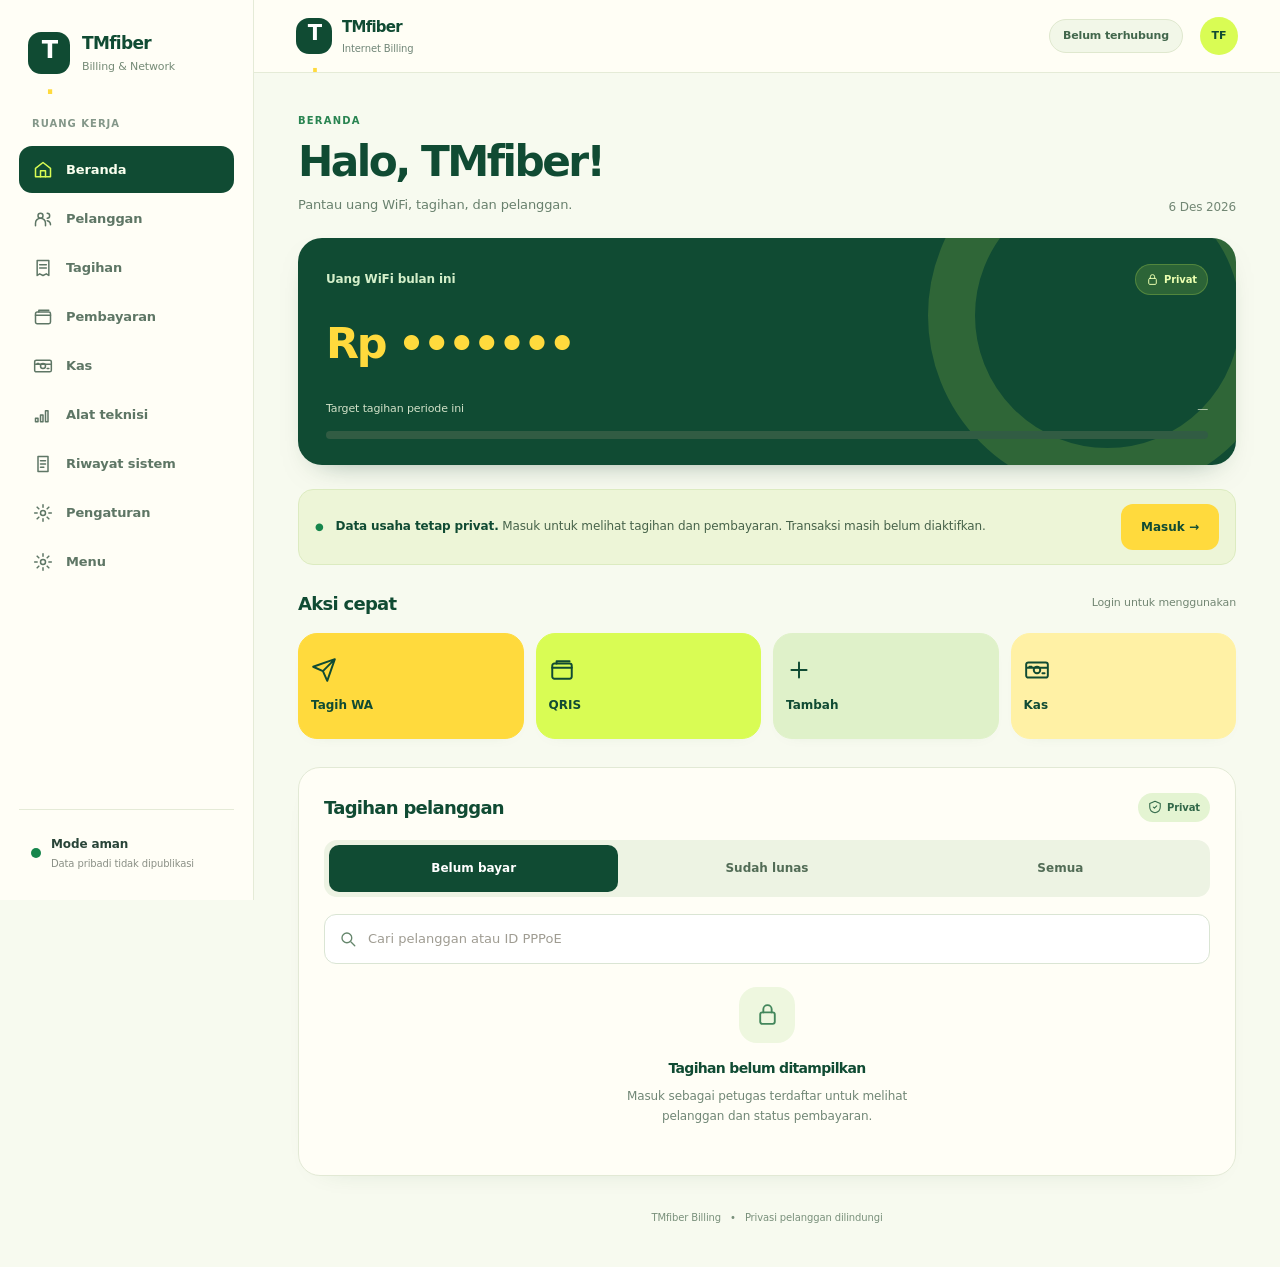
==== index.html @ 194e24dd "refactor(stage2): modular SUNLIME frontend and unified POST GAS API contract" ====
<!doctype html>
<html lang="id">
<head>
<meta charset="utf-8">
<meta name="viewport" content="width=device-width,initial-scale=1,viewport-fit=cover">
<meta name="theme-color" content="#104b33">
<meta name="description" content="TMfiber — billing dan operasional WiFi dalam satu aplikasi.">
<meta name="referrer" content="strict-origin-when-cross-origin">
<meta http-equiv="Content-Security-Policy" content="default-src 'self'; script-src 'self'; style-src 'self'; img-src 'self' data:; connect-src 'self'; font-src 'self'; object-src 'none'; base-uri 'self'; form-action 'self'">
<title>TMfiber · Billing WiFi</title>
<link rel="icon" href="./assets/icon.svg" type="image/svg+xml">
<link rel="manifest" href="./manifest.webmanifest">
<link rel="stylesheet" href="./styles.css">
<link rel="stylesheet" href="./assets/ngulik-inspired.css">
<link rel="stylesheet" href="./assets/sunlime-mobile.css">
<link rel="stylesheet" href="./assets/stage2-ux.css">
<script type="module" src="./src/app.js"></script>
</head>
<body>
<a class="skip" href="#mainContent">Langsung ke konten</a>
<div class="shell">
  <div id="offlineNotice" class="connection-toast" role="status" aria-live="polite" hidden>Perangkat offline. Data pelanggan dan transaksi tidak tersedia.</div>
  <aside class="sidebar" aria-label="Navigasi desktop">
    <a class="brand" href="#beranda"><span class="brand-mark">T<span>.</span></span><span><b>TMfiber</b><small>Billing & Network</small></span></a>
    <div class="work-label">RUANG KERJA</div>
    <nav id="sideNav" aria-label="Menu utama"></nav>
    <div class="sidebar-footer"><span class="status-dot"></span><div><b>Mode aman</b><small>Data pribadi tidak dipublikasi</small></div></div>
  </aside>
  <div class="stage">
    <header class="topbar">
      <div class="topbrand"><span class="mini-logo">T<span>.</span></span><div><strong>TMfiber</strong><small>Internet Billing</small></div></div>
      <div class="topright"><span class="connection-label">Belum terhubung</span><button type="button" id="accountButton" class="account" aria-label="Akses akun" title="Akses akun">TF</button></div>
    </header>
    <main id="mainContent">
      <div class="hero">
        <div class="hero-inner">
          <div class="hero-heading"><div><div id="pageEyebrow" class="eyebrow">BERANDA</div><h1 id="pageTitle">Ringkasan WiFi</h1><p id="pageDesc">Kelola tagihan dan operasional dengan mudah.</p></div><div class="hero-date" id="today"></div></div>
          <div id="summary" class="summary" aria-label="Ringkasan pendapatan"></div>
        </div>
      </div>
      <div class="content">
        <div class="notice" role="status"><span class="notice-mark" aria-hidden="true">●</span><p><strong>Data usaha tetap privat.</strong> Masuk untuk melihat tagihan dan pembayaran. Transaksi masih belum diaktifkan.</p><button type="button" id="openLogin">Masuk <span aria-hidden="true">→</span></button></div>
        <section id="panel" aria-live="polite"></section>
        <footer>TMfiber Billing <span>•</span> Privasi pelanggan dilindungi</footer>
      </div>
    </main>
  </div>
  <nav id="mobileNav" class="mobile-nav" aria-label="Navigasi bawah"></nav>
</div>
<dialog id="loginDialog" aria-labelledby="loginTitle">
  <div class="login-head"><span class="login-logo">T<span>.</span></span><button id="closeLogin" type="button" class="dialog-close" aria-label="Tutup dialog">×</button></div>
  <div class="login-body">
    <span class="eyebrow">AKSES PETUGAS</span><h2 id="loginTitle">Masuk ke TMfiber</h2><p>Gunakan nomor WhatsApp terdaftar setelah verifikasi login backend selesai.</p>
    <form method="dialog"><label for="phone">Nomor WhatsApp</label><div class="number-field"><span>+62</span><input id="phone" type="tel" placeholder="812xxxxxxxx" autocomplete="tel" inputmode="numeric" disabled></div><button class="action-primary" disabled type="button">Kirim kode OTP</button><small>Login belum diaktifkan. Tidak ada nomor atau OTP yang diproses.</small></form>
  </div>
</dialog>
</body></html>
---- styles.css ----
/* TMfiber Billing V1.4 — Linggau Clean / Human / Alive */
:root{--paper:#f4f7fa;--white:#fff;--ink:#0f172a;--body:#2a343d;--muted:#64748b;--blue:#118eea;--blue-dark:#0a66c2;--success:#1db86a;--danger:#e11d48;--line:#e8edf3;--radius:18px;--font:'Geist','Segoe UI',system-ui,sans-serif;--display:'Plus Jakarta Sans','Segoe UI',system-ui,sans-serif;font-family:var(--font);color:var(--body);background:var(--paper);font-size:14px}
*{box-sizing:border-box}html{scroll-behavior:smooth}body{margin:0;min-width:280px}button,input{font:inherit}button{cursor:pointer}button:disabled{cursor:not-allowed}a{color:inherit;text-decoration:none}svg{width:20px;height:20px;flex:none}a:focus-visible,button:focus-visible,input:focus-visible{outline:3px solid #80c5ff;outline-offset:3px}.skip{position:fixed;top:-90px;left:12px;background:#fff;padding:12px;z-index:100}.skip:focus{top:10px}.sr-only{position:absolute;width:1px;height:1px;padding:0;margin:-1px;overflow:hidden;clip:rect(0,0,0,0);white-space:nowrap;border:0}
.shell{display:flex;min-height:100vh}.sidebar{width:254px;background:#fff;border-right:1px solid var(--line);padding:28px 17px;display:flex;flex-direction:column;position:sticky;top:0;height:100vh;flex:none}.brand{display:flex;align-items:center;gap:12px;padding:3px 12px 35px}.brand-mark,.mini-logo,.login-logo{display:grid;place-items:center;border-radius:14px;background:var(--blue);color:#fff;font-weight:800;letter-spacing:-2px}.brand-mark{width:42px;height:42px;font-size:24px}.brand-mark span,.mini-logo span,.login-logo span{color:#a5defd}.brand b{font-family:var(--display);font-size:19px;color:var(--ink)}.brand small{display:block;font-size:11px;color:#94a3b8;margin-top:2px}.work-label{margin:7px 13px 13px;color:#a2aebb;font-size:10px;letter-spacing:1.4px;font-weight:800}#sideNav a{display:flex;gap:13px;align-items:center;padding:13px 14px;border-radius:12px;font-weight:550;margin:3px 0;color:#718196}#sideNav a:hover{background:#f6fafe}#sideNav a.active{background:#edf7ff;color:#0879d2;font-weight:750}.sidebar-footer{display:flex;gap:10px;align-items:center;margin-top:auto;padding:25px 12px 3px;border-top:1px solid var(--line)}.sidebar-footer b{display:block;font-size:12px}.sidebar-footer small{display:block;font-size:10px;color:#96a4b2;margin-top:3px}.status-dot{width:10px;height:10px;border-radius:50%;background:#84caae}.stage{flex:1;min-width:0}.topbar{height:76px;background:#fff;border-bottom:1px solid var(--line);padding:0 42px;display:flex;justify-content:space-between;align-items:center}.topbrand{display:flex;align-items:center;gap:10px}.mini-logo{width:36px;height:36px;font-size:21px}.topbrand strong{display:block;font-family:var(--display);font-size:15px;color:var(--ink)}.topbrand small{display:block;color:#91a0af;font-size:10px;margin-top:2px}.topright{display:flex;align-items:center;gap:17px}.connection-label{font-size:11px;color:#8195aa;background:#f3f7fb;border-radius:99px;padding:9px 13px}.account{border:0;background:#d7eafd;border-radius:50%;width:38px;height:38px;color:#126fae;font-size:11px;font-weight:800}.hero{background:linear-gradient(135deg,#118eea 0%,#0a66c2 100%);color:#fff;border-radius:0 0 34px 34px}.hero-inner{max-width:1200px;margin:auto;padding:44px 44px 67px}.hero-heading{display:flex;justify-content:space-between;gap:16px;align-items:flex-start}.eyebrow{font-weight:800;letter-spacing:1.8px;font-size:10px;opacity:.88}.hero h1{font-family:var(--display);font-size:clamp(26px,3vw,40px);letter-spacing:-1.3px;line-height:1.2;margin:12px 0 8px;font-weight:750}.hero p{color:#d8edff;font-size:13px;line-height:1.6;margin:0}.hero-date{color:#c8e5ff;font-size:11px;white-space:nowrap}.summary{margin-top:32px}.balance{background:#fff;color:var(--ink);padding:25px 28px;border-radius:21px;box-shadow:0 15px 40px #06387324;max-width:670px}.balance-top,.balance-bottom{display:flex;align-items:center;justify-content:space-between;gap:12px}.balance-top{font-size:12px;color:#617b90;font-weight:650}.private-label{font-size:10px;background:#edf6ff;color:#237ab0;padding:7px 10px;border-radius:99px;display:inline-flex;align-items:center;gap:5px}.private-label svg{width:13px;height:13px}.balance-main{font-family:var(--display);font-size:clamp(26px,4vw,39px);font-weight:800;letter-spacing:-1px;margin:14px 0 24px;font-variant-numeric:tabular-nums}.balance-bottom{font-size:11px;color:#8997a8}.progress-track{height:7px;background:#ecf2f7;border-radius:40px;margin-top:13px;overflow:hidden}.progress-track span{display:block;width:0;height:100%;background:var(--success)}.compact-summary{display:flex;align-items:center;gap:14px;padding:20px 24px;background:#ffffff15;border:1px solid #ffffff42;border-radius:16px;max-width:620px}.compact-glyph{display:grid;place-items:center;border-radius:14px;width:46px;height:46px;background:#ffffff27}.compact-summary strong{font-size:14px}.compact-summary p{font-size:11px;margin-top:5px}.metrics{display:grid;grid-template-columns:repeat(3,minmax(0,1fr));gap:13px;max-width:750px}.metric{border-radius:15px;background:#fff;padding:17px;color:var(--ink)}.metric span{color:#668499;font-size:11px;display:flex;align-items:center;gap:6px}.metric span svg{width:17px;height:17px;color:var(--blue)}.metric b{display:block;font-size:28px;margin-top:14px;font-variant-numeric:tabular-nums;color:#b3c2cd}.content{max-width:1200px;margin:-34px auto 0;padding:0 44px 36px;position:relative}.notice{background:#eef8ff;border:1px solid #d7ecfa;border-radius:14px;display:flex;align-items:center;gap:14px;padding:17px 19px;box-shadow:0 8px 26px #10476d0b;margin-bottom:30px}.notice-mark{font-size:13px;color:var(--blue)}.notice p{margin:0;font-size:12px;color:#47677c;line-height:1.6;flex:1}.notice p strong{color:#195078}.notice button{border:0;background:var(--blue);color:#fff;border-radius:10px;min-height:46px;padding:0 20px;font-weight:700;font-size:12px;white-space:nowrap}.section-line{display:flex;align-items:center;justify-content:space-between;gap:10px;margin-bottom:16px}.section-line h2{font-family:var(--display);font-size:18px;letter-spacing:-.4px;margin:0;color:var(--ink)}.section-line small{font-size:11px;color:#98a5b2}.quick-section{margin-bottom:31px}.quick-grid{display:grid;grid-template-columns:repeat(4,minmax(0,1fr));gap:13px}.quick-action{display:flex;gap:13px;align-items:center;text-align:left;border:1px solid var(--line);background:#fff;padding:20px;border-radius:15px;color:#6d8da7;font-weight:700;font-size:12px;min-height:82px}.quick-action svg{color:var(--blue);width:25px;height:25px}.quick-action:disabled{opacity:.82}.bill-section,.sheet,.setting-list{background:#fff;border:1px solid var(--line);border-radius:20px;padding:24px;min-height:300px}.tiny-lock{display:inline-flex;align-items:center;gap:5px;font-size:10px;font-weight:700;color:#6d93ad;background:#f1f8ff;border-radius:20px;padding:7px 10px}.tiny-lock svg{width:14px;height:14px}.filter-tabs{display:flex;gap:6px;background:#f2f6f9;padding:5px;border-radius:12px;margin:18px 0 17px}.filter{flex:1;min-height:43px;padding:8px;border:0;background:transparent;border-radius:9px;color:#8190a1;font-size:12px;font-weight:650}.filter.selected{background:#fff;color:#0879d2;box-shadow:0 2px 8px #215e9515}.search-box{min-height:48px;border:1px solid var(--line);border-radius:11px;display:flex;align-items:center;gap:9px;padding:0 14px;color:#9ba8b6;flex:1}.search-box svg{width:18px;height:18px}.search-box input{background:transparent;border:0;outline:0;width:100%;font-size:12px;color:#6b7b8d}.search-box input::placeholder{color:#a8b1bc}.empty{min-height:215px;display:flex;flex-direction:column;align-items:center;justify-content:center;text-align:center;padding:26px 12px}.empty-illustration{display:grid;place-items:center;width:53px;height:53px;border-radius:17px;background:#f1f8ff;color:#75a8d6;margin-bottom:15px}.empty-illustration svg{width:25px;height:25px}.empty h3{font-family:var(--display);margin:0 0 7px;font-size:14px;color:#3b5164}.empty p{margin:0;font-size:12px;max-width:340px;color:#96a4b2;line-height:1.7}.sheet-head{display:flex;align-items:center;justify-content:space-between;gap:12px;margin-bottom:22px}.sheet-head h2{font-size:18px;font-family:var(--display);margin:0 0 7px;color:var(--ink)}.sheet-head p{margin:0;color:#93a2af;font-size:12px}.list-tools{display:flex;gap:11px;align-items:center}.small-primary{background:#ebf6ff;color:#478dbd;border:0;border-radius:10px;display:inline-flex;align-items:center;gap:6px;padding:0 14px;min-height:48px;font-weight:650;font-size:11px;white-space:nowrap}.small-primary svg{width:16px;height:16px}.setting-list{padding:4px 24px}.setting-item{display:flex;align-items:center;gap:14px;padding:20px 0;border-bottom:1px solid var(--line)}.setting-item:last-child{border:0}.setting-icon{display:grid;place-items:center;background:#eef7ff;color:var(--blue);width:42px;height:42px;border-radius:13px}.setting-item>div{flex:1}.setting-item h2{color:var(--ink);font-size:13px;margin:0 0 5px}.setting-item p{color:#94a3b8;font-size:11px;margin:0}.state{color:#8f9fae;font-size:10px;background:#f5f7fa;padding:7px 9px;border-radius:99px;white-space:nowrap}.content footer{text-align:center;color:#a6b2bf;font-size:10px;padding:34px 0 0}.content footer span{padding:0 6px}.mobile-nav{display:none}.connection-toast{position:fixed;z-index:100;top:12px;left:50%;transform:translateX(-50%);background:#143d5d;color:#fff;border-radius:10px;padding:12px 16px;font-size:12px;max-width:min(580px,92vw);text-align:center}.connection-toast[hidden]{display:none}
dialog{border:0;padding:0;border-radius:23px;max-width:420px;width:calc(100vw - 30px);box-shadow:0 26px 90px #0b2a4445}dialog::backdrop{background:#092c4d91}.login-head{display:flex;align-items:start;justify-content:space-between;padding:29px 28px 0}.login-logo{width:52px;height:52px;font-size:28px}.dialog-close{background:#f1f5f8;color:#607e91;border:0;width:40px;height:40px;border-radius:50%;font-size:24px}.login-body{padding:24px 28px 31px}.login-body .eyebrow{color:var(--blue)}.login-body h2{font-family:var(--display);font-size:27px;margin:9px 0;letter-spacing:-1px;color:var(--ink)}.login-body p{color:#7f93a4;font-size:13px;line-height:1.65;margin:0 0 26px}.login-body label{font-size:12px;font-weight:700;display:block;margin-bottom:9px}.number-field{display:flex;border:1px solid var(--line);border-radius:11px;min-height:48px;align-items:center;overflow:hidden}.number-field span{padding:0 12px;border-right:1px solid var(--line);font-weight:700;color:#456b84}.number-field input{border:0;min-height:45px;padding:10px;width:100%;font-size:13px;background:#fafcfe}.action-primary{margin-top:15px;min-height:49px;width:100%;border:0;border-radius:11px;background:var(--blue);color:#fff;font-weight:750}.action-primary:disabled{background:#a9cbe0}.login-body small{display:block;text-align:center;color:#9dabb6;font-size:10px;line-height:1.6;margin-top:17px}
@media(max-width:1060px){.sidebar{width:210px}.topbar{padding:0 25px}.hero-inner{padding:34px 27px 64px}.content{padding:0 27px 32px}.quick-action{padding:14px}.quick-action svg{width:21px}}
@media(max-width:760px){.sidebar{display:none}.topbar{height:64px;padding:0 20px}.hero{border-radius:0 0 28px 28px}.hero-inner{padding:28px 20px 53px}.hero-heading{gap:10px}.hero h1{font-size:29px;letter-spacing:-1.1px}.hero-date{font-size:10px}.hero p{font-size:12px}.summary{margin-top:24px}.balance{padding:21px 19px;border-radius:18px}.balance-main{font-size:30px}.content{margin-top:-24px;padding:0 15px calc(97px + env(safe-area-inset-bottom))}.notice{padding:13px;gap:8px;flex-wrap:wrap;margin-bottom:25px}.notice p{flex-basis:calc(100% - 25px);font-size:11px}.notice button{margin-left:auto;min-height:44px;padding:0 20px}.quick-grid{gap:9px}.quick-action{min-height:87px;flex-direction:column;justify-content:center;text-align:center;gap:8px;padding:12px 4px;font-size:10px}.quick-action svg{width:23px;height:23px}.bill-section,.sheet,.setting-list{padding:17px;border-radius:17px}.bill-section{padding-top:21px}.section-line h2{font-size:17px}.filter-tabs{gap:2px;padding:4px}.filter{font-size:11px;min-height:43px}.list-tools{align-items:stretch;flex-direction:column}.small-primary{justify-content:center}.metrics{gap:8px}.metric{padding:12px}.metric span{font-size:10px}.metric b{font-size:24px}.setting-list{padding:0 17px}.setting-item{gap:11px}.setting-item h2{font-size:12px}.setting-item p{line-height:1.5}.state{font-size:9px;padding:6px}.mobile-nav{display:flex;position:fixed;bottom:0;left:0;right:0;z-index:30;justify-content:space-around;background:#fff;border-top:1px solid #e9eef2;padding:8px 5px calc(8px + env(safe-area-inset-bottom));box-shadow:0 -6px 25px #153f5c11}.mobile-nav a{font-size:10px;min-width:56px;display:flex;flex-direction:column;align-items:center;gap:5px;color:#8999a9;padding:6px 2px;border-radius:10px;min-height:50px}.mobile-nav a svg{width:21px;height:21px}.mobile-nav a.active{color:var(--blue);font-weight:750;background:#f3faff}.connection-toast{top:auto;bottom:calc(81px + env(safe-area-inset-bottom));width:calc(100% - 30px)}}
@media(max-width:360px){.hero-date{display:none}.quick-action{font-size:9px}.state{font-size:8px}.setting-icon{width:36px;height:36px}.bill-section,.sheet{padding:14px}}
@media(prefers-reduced-motion:no-preference){button,a{transition:background-color .16s,color .16s,box-shadow .16s}dialog[open]{animation:enter .16s ease-out}@keyframes enter{from{opacity:0;transform:translateY(9px)}to{opacity:1;transform:translateY(0)}}}
---- assets/ngulik-inspired.css ----
/*
 * TMfiber × Ngulik Digital Member — Visual adaptation V1.5
 * Source: ngulik-digital-member/assets/home-v5.css + assets/staging-native-mobile.css
 * Adaptation only: never load the Ngulik runtime, customer data, or private project config.
 * Design DNA: #faf8f3 canvas, #fffefa surface, #252923 ink, #b65c39 quiet accent, Inter.
 */
:root{
  --paper:#faf8f3;--white:#fffefa;--ink:#252923;--body:#464942;
  --muted:#777a70;--line:#e9e6dd;--blue:#b65c39;--blue-dark:#9a472e;
  --success:#66785a;--danger:#b43f46;--radius:18px;
  --font:"Inter",system-ui,-apple-system,"Segoe UI",sans-serif;
  --display:"Inter",system-ui,-apple-system,"Segoe UI",sans-serif;
  font-family:var(--font);color:var(--body);background:var(--paper);
}
html{background:#faf8f3}
body{background:#faf8f3;color:#464942;letter-spacing:-.009em;font-family:var(--font);font-size:14px;line-height:1.55}
h1,h2,h3{font-family:var(--font);font-weight:700;letter-spacing:-.045em}
a:focus-visible,button:focus-visible,input:focus-visible{outline-color:#a54c30}
.shell{background:#faf8f3}
.sidebar{background:#fffefa;border-color:#ece8df;padding:26px 19px}
.brand{gap:12px;padding:5px 9px 34px}
.brand-mark,.mini-logo,.login-logo{background:#252923;color:#fffefa;border-radius:13px;box-shadow:none}
.brand-mark span,.mini-logo span,.login-logo span{color:#d8ae93}
.brand b{font-weight:750;font-size:17px;letter-spacing:-.04em}
.brand small{color:#929083}
.work-label{color:#a6a298;font-size:10px;letter-spacing:.1em}
#sideNav a{color:#777b73;font-size:13px;font-weight:600;min-height:47px;border-radius:12px;margin:2px 0}
#sideNav a:hover{background:#f5f2eb;color:#252923}
#sideNav a.active{background:#f1ede5;color:#252923;font-weight:750}
#sideNav a.active svg{color:#b65c39}
.sidebar-footer{border-color:#e9e6dd}
.sidebar-footer small{color:#8b9086}
.status-dot{background:#66785a}
.topbar{background:rgba(255,254,250,.97);border-color:#ece8df;height:73px}
.topbrand strong{letter-spacing:-.05em}
.topbrand small{color:#8f9288}
.connection-label{background:#f4f1ea;color:#817d72;border:1px solid #eae4da;padding:8px 13px;font-weight:600}
.account{background:#eee9de;color:#514c44;font-weight:750}
.hero{background:none;color:#252923;border-radius:0}
.hero-inner{padding:45px 44px 12px}
.hero-heading{align-items:flex-end}
.hero h1{color:#252923;font-size:clamp(29px,3.3vw,43px);letter-spacing:-.055em;line-height:1.13;font-weight:750;margin:10px 0 9px}
.hero p{color:#7c7b70;font-size:13px;line-height:1.6}
.hero-date{color:#93918a;font-size:12px}
.eyebrow{color:#b65c39;font-size:10px;letter-spacing:.12em;font-weight:800;opacity:1}
.summary{margin-top:27px}
.balance{background:#fffefa;color:#252923;padding:28px 30px;border-radius:20px;max-width:none;border:1px solid #e9e6dd;box-shadow:none;position:relative;overflow:hidden}
.balance:before{content:"";position:absolute;left:0;top:0;width:4px;height:100%;background:#b65c39}
.balance-top{font-size:12px;color:#777a70}
.balance-main{font-weight:750;color:#252923;font-size:clamp(28px,3.5vw,39px);letter-spacing:-.05em;margin:15px 0 22px}
.balance-bottom{font-size:11px;color:#777a70}
.private-label{background:#f6ede5;color:#9d6042;padding:7px 10px}
.progress-track{background:#f0ebe2;height:6px}
.progress-track span{background:#b65c39}
.compact-summary{background:#fffefa;border:1px solid #e9e6dd;max-width:none;padding:18px 22px;color:#252923;box-shadow:none}
.compact-glyph{background:#f6efe6;color:#b65c39}
.compact-summary strong{font-weight:750}
.compact-summary p{color:#777a70}
.metrics{max-width:none;gap:12px}
.metric{background:#fffefa;border:1px solid #e9e6dd;border-radius:17px;padding:20px}
.metric span{color:#7c7b70}
.metric span svg{color:#b65c39}
.metric b{color:#b8b6ae}
.content{margin:0 auto;padding:16px 44px 42px}
.notice{background:#f3f1eb;border:1px solid #eae5da;border-radius:14px;box-shadow:none;padding:14px 18px;margin-bottom:35px;gap:12px}
.notice-mark{color:#b65c39;font-size:10px}
.notice p{color:#777a70;font-size:12px}
.notice p strong{color:#3d413b}
.notice button{background:#252923;color:#fffefa;border-radius:11px;min-height:44px;font-weight:700}
.notice button:hover{background:#40423b}
.section-line h2{font-size:18px;color:#252923;font-weight:750;letter-spacing:-.04em}
.section-line small{color:#929389}
.quick-section{margin-bottom:33px}
.quick-grid{gap:14px}
.quick-action{background:#fffefa;color:#777a70;border:1px solid #e9e6dd;border-radius:17px;min-height:86px;padding:17px 20px;box-shadow:none;font-size:12px;font-weight:650}
.quick-action svg{color:#b65c39}
.quick-action:disabled{opacity:.82}
.bill-section,.sheet,.setting-list{border:1px solid #e9e6dd;background:#fffefa;border-radius:20px;box-shadow:none}
.bill-section{padding:25px}
.tiny-lock{background:#f6f1e8;color:#956249;font-weight:700}
.filter-tabs{background:#f3f0e9;border-radius:14px;padding:5px}
.filter{color:#817f75;font-weight:650;border-radius:10px}
.filter.selected{background:#252923;color:#fffefa;box-shadow:none}
.search-box{background:#fffefa;border:1px solid #e6e3dc;min-height:49px;border-radius:12px;color:#9f9c92}
.search-box input{font-size:13px}
.search-box input::placeholder{color:#9f9c92}
.empty{min-height:220px}
.empty-illustration{background:#f5f1e9;color:#ac8976;border-radius:18px;width:58px;height:58px}
.empty h3{color:#474943;font-weight:700;font-size:14px}
.empty p{color:#85877f;font-size:12px}
.sheet-head h2{font-weight:750;font-size:19px}
.sheet-head p{color:#8a8b82}
.small-primary{background:#f4efe6;color:#95705a;border-radius:12px}
.setting-list{padding:3px 24px}
.setting-item{border-color:#e9e6dd;min-height:83px}
.setting-icon{background:#f5efe7;color:#b65c39}
.setting-item h2{color:#252923}
.setting-item p{color:#84867e}
.state{background:#f6f4ef;color:#928c82}
.content footer{color:#929389}
dialog{border:1px solid #e9e6dd;background:#fffefa;border-radius:21px}
dialog::backdrop{background:#25292387}
.login-logo{background:#252923}
.login-body .eyebrow{color:#b65c39}
.login-body h2{color:#252923;letter-spacing:-.05em}
.login-body p{color:#81837b}
.dialog-close{background:#f2efe9;color:#66685f}
.number-field{border-color:#e7e3db}
.number-field span{color:#675c52;border-color:#e7e3db}
.number-field input{background:#faf9f5}
.action-primary{background:#252923}
.action-primary:disabled{background:#bfbab0;color:#fff}
.login-body small{color:#87877f}
.connection-toast{background:#252923}
.menu-screen{display:grid;gap:28px}
.menu-group h2{font-size:16px;letter-spacing:-.035em;color:#252923;margin:0 0 15px}
.menu-grid{display:grid;grid-template-columns:repeat(2,minmax(0,1fr));gap:12px}
.menu-tile{min-height:90px;display:flex;align-items:center;gap:13px;background:#fffefa;border:1px solid #e9e6dd;padding:17px 19px;border-radius:17px;transition:border-color .16s}
.menu-tile:hover{border-color:#c7b5a6}
.menu-tile-icon{width:40px;height:40px;border-radius:12px;background:#f5f0e8;color:#9c674d;display:grid;place-items:center;flex:none}
.menu-tile-icon svg{width:20px;height:20px}
.menu-tile>span:nth-child(2){flex:1;min-width:0}
.menu-tile strong{display:block;color:#252923;font-size:13px;margin-bottom:4px;font-weight:750}
.menu-tile small{display:block;color:#88897e;font-size:11px;line-height:1.45}
.menu-chevron{font-size:23px;color:#b2a99e}
@media(max-width:1060px){.hero-inner{padding:32px 27px 12px}.content{padding:12px 27px 36px}}
@media(max-width:760px){
  html,body{overflow-x:clip}
  .topbar{height:66px;background:#fffefa}
  .hero-inner{padding:29px 19px 10px}
  .hero{background:none}
  .hero h1{font-size:30px;letter-spacing:-.058em;margin:7px 0}
  .hero p{font-size:12px;max-width:45ch}
  .hero-date{font-size:10px}
  .summary{margin-top:23px}
  .balance{padding:21px 20px;border-radius:18px}
  .balance-main{font-size:30px}
  .content{margin:0;padding:13px 16px calc(112px + env(safe-area-inset-bottom))}
  .notice{margin-bottom:28px;padding:13px 15px;background:#f5f1ea;border-color:#e9e4da}
  .notice p{font-size:11px}
  .notice button{background:#252923}
  .quick-grid{gap:10px}
  .quick-action{min-height:86px;padding:13px 6px;gap:8px;font-size:11px;border-radius:15px}
  .quick-action svg{width:22px;height:22px}
  .bill-section,.sheet,.setting-list{border-radius:18px}
  .filter-tabs{overflow-x:auto}
  .filter{font-size:11px}
  .menu-grid{grid-template-columns:1fr;gap:9px}
  .menu-tile{padding:15px;min-height:78px}
  .mobile-nav{bottom:calc(8px + env(safe-area-inset-bottom));left:12px;right:12px;border:1px solid #e6e1d9;border-radius:19px;background:rgba(255,254,250,.97);padding:6px;box-shadow:0 12px 32px #38302b17;gap:3px}
  .mobile-nav a{min-height:55px;min-width:0;flex:1;display:flex;align-items:center;justify-content:center;border-radius:13px;color:#85867d;font-size:10px;gap:4px}
  .mobile-nav a.active{background:#252923;color:#fffefa}
  .mobile-nav a.active svg{color:#fffefa}
  .connection-toast{bottom:calc(92px + env(safe-area-inset-bottom));background:#252923}
  .setting-item{min-height:73px}
}
@media(max-width:390px){.menu-tile small{font-size:10px}.hero-date{display:none}.quick-action{font-size:10px}}
@media(prefers-reduced-motion:reduce){html{scroll-behavior:auto}*,*:before,*:after{animation-duration:.01ms!important;transition-duration:.01ms!important}}
---- assets/sunlime-mobile.css ----
/*
 * TMfiber V1.6 / SUNLIME — mobile-first operational theme
 * Brand: forest green + electric lime + solar yellow.
 * Pure presentation: no authentication, ledger, router or DB actions.
 */
:root{
 --paper:#f7faef;--white:#fffef6;--ink:#153d2b;--body:#294438;
 --muted:#63766b;--line:#e2e9d5;--blue:#176c43;--blue-dark:#105432;
 --success:#147a4a;--danger:#b72d4e;--radius:20px;
 --forest:#104b33;--forest-deep:#0b3625;--green:#16864c;--lime:#d9fc54;
 --yellow:#ffda3d;--lemon:#fff4ae;--pale:#f3f7e8;
 color-scheme:light;background:var(--paper);color:var(--body);
}
html,body,.shell{background:var(--paper);color:var(--body)}
body{font-size:14px;line-height:1.5}
h1,h2,h3{letter-spacing:-.048em}
.sidebar{background:#fffef6;border-right:1px solid #e5ebd7}
.brand-mark,.mini-logo,.login-logo{background:var(--forest);color:#fff;box-shadow:none}
.brand-mark span,.mini-logo span,.login-logo span{color:var(--yellow)}
.brand b{color:var(--forest)}
.brand small{color:#768b77}
.work-label{color:#849789}
#sideNav a{color:#5e7665;border-radius:13px}
#sideNav a:hover{background:#eef6d8;color:var(--forest)}
#sideNav a.active{background:var(--forest);color:#faffef}
#sideNav a.active svg{color:var(--lime)}
.sidebar-footer{border-top-color:#e5ebd7}
.status-dot{background:var(--green)}
.topbar{background:rgba(255,254,246,.97);border-bottom-color:#e5ebd7}
.topbrand strong{color:var(--forest)}
.topbrand small{color:#718678}
.connection-label{background:#f2f7e8;border:1px solid #dfe8ce;color:#42674c;font-weight:750}
.account{background:var(--lime);color:var(--forest);font-weight:850}
.hero{background:transparent;color:var(--forest)}
.hero-inner{padding-bottom:11px}
.hero h1{color:var(--forest);font-size:clamp(30px,3.3vw,43px);font-weight:850;letter-spacing:-.06em}
.hero p{color:#68806d}
.hero-date{color:#728774}
.eyebrow{color:#298451;font-weight:850}
.summary{margin-top:22px}
.balance{
 background:var(--forest);
 color:#fff;
 border:none;border-radius:24px;
 box-shadow:0 13px 32px -21px rgba(6,53,32,.55);
 padding:26px 28px;
 overflow:hidden;isolation:isolate;position:relative
}
.balance:before{content:none}
.balance:after{
 content:"";position:absolute;right:-51px;top:-102px;width:265px;height:265px;
 border:47px solid rgba(217,252,84,.15);border-radius:50%;z-index:-1;pointer-events:none
}
.balance-top{color:#d4efca;font-size:12px}
.private-label{background:rgba(217,252,84,.14);color:#ebffb0;border:1px solid rgba(217,252,84,.22)}
.balance-main{color:var(--yellow);font-weight:850;font-size:clamp(33px,3.5vw,43px);letter-spacing:-.055em;margin:16px 0 26px}
.balance-bottom{color:#d3e2c9}
.progress-track{background:#315c43;height:8px}
.progress-track span{background:var(--yellow)}
.compact-summary{background:var(--forest);border:0;border-radius:21px;color:#fff}
.compact-summary strong{color:#fff}
.compact-summary p{color:#d1e7d4}
.compact-glyph{background:var(--lime);color:var(--forest)}
.metrics{gap:11px}
.metric{background:var(--forest);color:#f8ffee;border:0;border-radius:19px}
.metric span{color:#d2e6d2}
.metric span svg{color:var(--lime)}
.metric b{color:var(--yellow)}
.content{padding-top:13px}
.notice{
 background:#edf5d7;border:1px solid #dcebc0;
 border-radius:15px;padding:14px 16px;box-shadow:none;margin-bottom:25px
}
.notice-mark{color:var(--green)}
.notice p{color:#47634a}
.notice p strong{color:var(--forest)}
.notice button{
 background:var(--yellow);color:var(--forest);font-weight:850;
 border-radius:12px;min-height:46px
}
.notice button:hover{background:var(--lime);color:var(--forest)}
.section-line h2{color:var(--forest);font-weight:850}
.section-line small{color:#728673}
.quick-section{margin-bottom:28px}
.quick-grid{gap:12px}
.quick-action{
 background:#fffef7;border:1px solid #e3ecd6;
 color:var(--forest);border-radius:19px;min-height:100px;
 padding:18px 12px;display:flex;flex-direction:column;
 align-items:flex-start;justify-content:center;gap:13px;
 font-weight:800;font-size:12px;box-shadow:0 5px 19px -18px #27572a5e
}
.quick-action:nth-child(1){background:var(--yellow);border-color:var(--yellow)}
.quick-action:nth-child(2){background:var(--lime);border-color:var(--lime)}
.quick-action:nth-child(3){background:#dff1c9;border-color:#dff1c9}
.quick-action:nth-child(4){background:#fff1a5;border-color:#fff1a5}
.quick-action svg{width:26px;height:26px;color:var(--forest)}
.quick-action:disabled{opacity:1}
.bill-section,.sheet,.setting-list{
 background:var(--white);border:1px solid #e2e9d5;
 border-radius:22px;box-shadow:0 11px 31px -28px #194b2850
}
.tiny-lock{background:#e4f4d2;color:#326849;font-weight:750}
.filter-tabs{background:#edf3e3;border-radius:13px;gap:4px}
.filter{color:#526c56;min-height:47px;font-weight:750}
.filter.selected{background:var(--forest);color:#fff;box-shadow:none}
.search-box{border-color:#dae5d4;background:#fff;min-height:50px;color:#65866c}
.search-box:focus-within{border-color:var(--green)}
.search-box input{color:var(--forest);font-size:13px}
.empty{min-height:186px;padding:23px 15px}
.empty-illustration{background:#eef7df;color:#43875c;width:56px;height:56px}
.empty h3{color:var(--forest);font-weight:800}
.empty p{color:#718776}
.sheet-head h2{color:var(--forest);font-weight:850}
.sheet-head p{color:#748879}
.small-primary{background:#e7f1d5;color:#376c49}
.setting-item{border-color:#e3ead8}
.setting-icon{background:#e5f4cc;color:var(--forest)}
.setting-item h2{color:var(--forest);font-weight:800}
.setting-item p{color:#768a79}
.state{color:#426b50;background:#ecf5df}
.menu-group h2{color:var(--forest);font-weight:850}
.menu-tile{background:#fffef7;border-color:#e3ead7;border-radius:19px}
.menu-tile:hover{border-color:#98bb79}
.menu-tile-icon{background:#dff4c1;color:var(--forest)}
.menu-tile strong{color:var(--forest);font-weight:850}
.menu-tile small{color:#708371}
.menu-chevron{color:#559361}
.content footer{color:#79907b}
dialog{background:#fffef8;border:1px solid #e2e9d5;border-radius:23px}
dialog::backdrop{background:rgba(6,46,29,.7)}
.dialog-close{background:#edf5df;color:var(--forest)}
.login-body .eyebrow{color:var(--green)}
.login-body h2{color:var(--forest)}
.login-body p{color:#688273}
.number-field{border-color:#dce6d4}
.number-field span{color:var(--forest);border-color:#dce6d4}
.number-field input{background:#f8faf4}
.action-primary{background:var(--forest);color:#fff}
.action-primary:disabled{background:#afc1ad;color:#fff}
.login-body small{color:#708576}
.connection-toast{background:var(--forest);color:#fff}
a:focus-visible,button:focus-visible,input:focus-visible{outline-color:var(--green)}
@media(min-width:761px){
 .quick-grid{grid-template-columns:repeat(4,minmax(0,1fr))}
 .quick-action{min-height:106px}
 .hero-inner{padding-top:40px}
 .balance{max-width:1050px}
}
@media(max-width:760px){
 body{font-size:14px}
 .topbar{height:61px;padding-inline:18px;border-bottom:1px solid #e9efd9}
 .topbrand strong{font-size:15px}
 .topbrand small{font-size:9px}
 .mini-logo{width:37px;height:37px}
 .connection-label{font-size:9px;padding:6px 9px}
 .account{width:37px;height:37px}
 .hero-inner{padding:20px 16px 8px}
 .hero h1{font-size:30px;line-height:1.1;margin:7px 0}
 .hero p{font-size:12px;line-height:1.45}
 .hero-date{font-size:10px}
 .summary{margin-top:16px}
 .balance{padding:21px 20px;border-radius:21px}
 .balance-top{font-size:11px}
 .balance-main{font-size:32px;margin:16px 0 23px}
 .balance-bottom{font-size:10px}
 .content{padding:10px 14px calc(110px + env(safe-area-inset-bottom))}
 .notice{display:grid;grid-template-columns:8px 1fr auto;align-items:center;gap:9px;padding:11px 12px;margin-bottom:23px}
 .notice p{font-size:11px;grid-column:2}
 .notice p strong{display:inline}
 .notice button{grid-column:3;min-height:43px;padding:0 12px;font-size:11px;margin:0}
 .notice-mark{grid-column:1}
 .section-line h2{font-size:16px}
 .quick-section{margin-bottom:23px}
 .quick-grid{grid-template-columns:repeat(4,minmax(0,1fr));gap:8px}
 .quick-action{min-height:88px;border-radius:17px;align-items:center;text-align:center;justify-content:center;padding:10px 4px;gap:9px;font-size:10px;line-height:1.25}
 .quick-action svg{width:25px;height:25px}
 .bill-section,.sheet,.setting-list{border-radius:19px}
 .bill-section,.sheet{padding:16px}
 .filter-tabs{padding:4px}
 .filter{font-size:11px;min-height:46px}
 .search-box{min-height:49px}
 .mobile-nav{
  left:11px;right:11px;bottom:calc(9px + env(safe-area-inset-bottom));
  padding:7px 5px;border-radius:22px;
  background:var(--forest);border:1px solid var(--forest);
  box-shadow:0 12px 35px rgba(6,47,28,.22)
 }
 .mobile-nav a{min-height:55px;border-radius:16px;color:#d5e6d8;font-size:10px;font-weight:650;gap:5px;flex:1}
 .mobile-nav a svg{width:22px;height:22px}
 .mobile-nav a.active{background:var(--yellow);color:var(--forest);font-weight:850}
 .mobile-nav a.active svg{color:var(--forest)}
 .setting-item{gap:10px;padding-block:17px}
 .setting-icon{width:40px;height:40px}
 .menu-grid{grid-template-columns:1fr}
 .menu-tile{min-height:75px}
 .connection-toast{background:var(--forest);bottom:calc(92px + env(safe-area-inset-bottom))}
}
@media(max-width:375px){
 .hero-date{display:none}
 .topright{gap:7px}
 .notice{grid-template-columns:8px 1fr}
 .notice p{grid-column:2}
 .notice button{grid-column:2;justify-self:start}
 .quick-action{font-size:9px;letter-spacing:-.01em}
 .quick-grid{gap:6px}
 .balance-main{font-size:29px}
}
@media(prefers-reduced-motion:reduce){*,*:before,*:after{transition-duration:.01ms!important;animation-duration:.01ms!important}}
---- assets/stage2-ux.css ----
/* Tahap 2 — polish mobile, keep SUNLIME V1.6. No financial actions. */
.menu-help{margin:0 0 17px;color:#607866;font-size:13px;line-height:1.5}
#mainContent,#panel,.sheet,.bill-section,.setting-list{min-width:0}
.login-body input{font-size:16px}
.mobile-nav a,.filter{touch-action:manipulation}
.quick-action svg{flex:none}
@media(max-width:760px){
 .hero-inner,.content{padding-left:16px;padding-right:16px}
 .hero-heading{align-items:flex-start}
 .section-line{gap:8px}
 .quick-grid{grid-template-columns:repeat(4,minmax(0,1fr))}
 .quick-action{min-width:0;padding:11px 3px}
 .quick-action span,.menu-tile small,.notice p{overflow-wrap:anywhere}
 .filter,.menu-tile,.setting-item,.setting-item>div{min-width:0}
 .menu-help{font-size:12px}
}
@media(min-width:360px) and (max-width:412px){
 .quick-action{font-size:10px}
 .mobile-nav a{min-width:0}
}
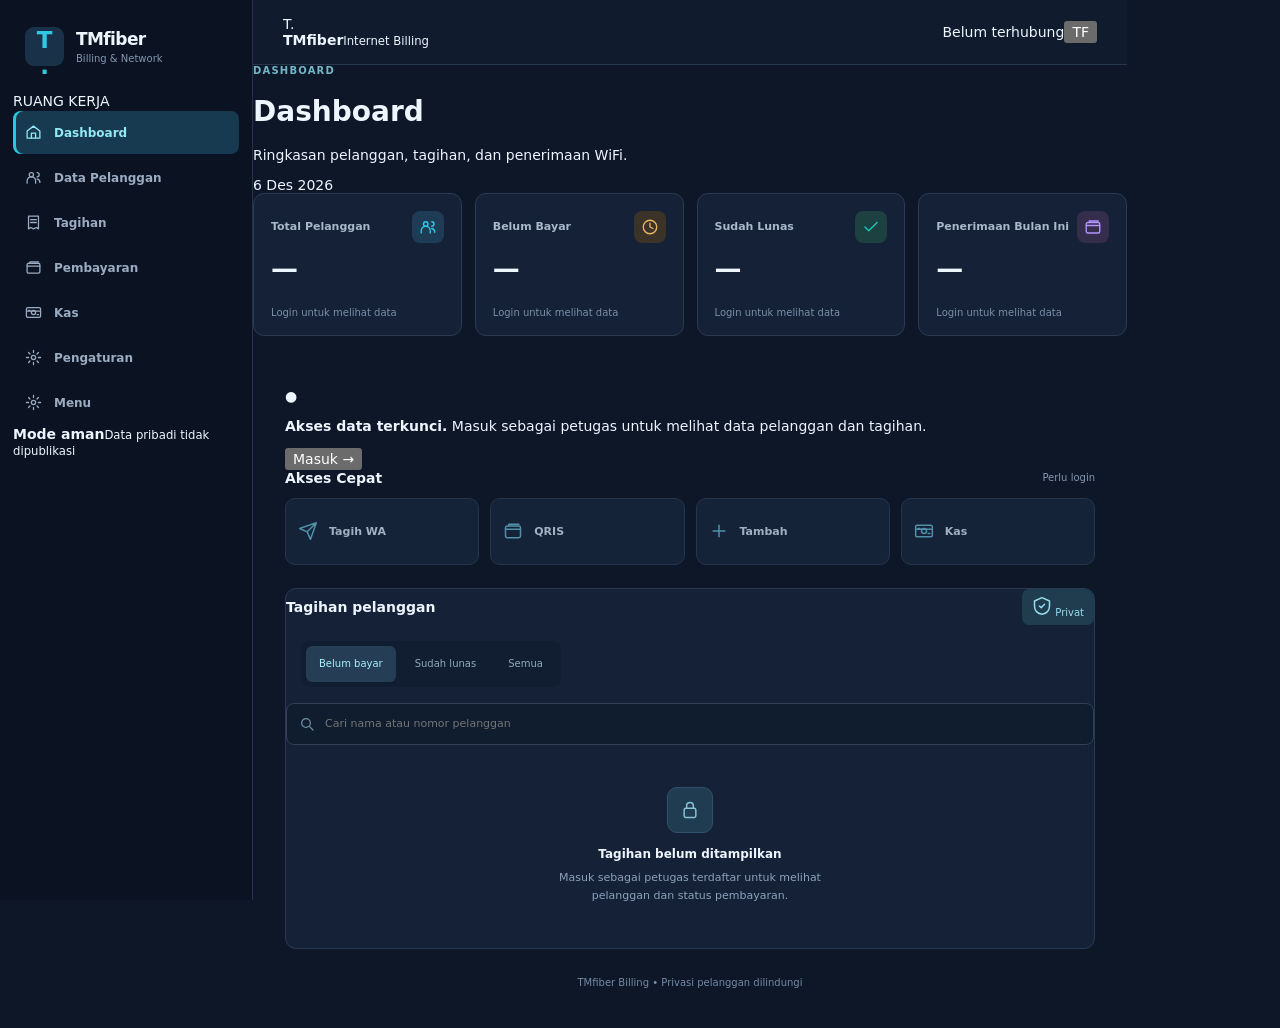
==== commit 6d11b2e6: "design: shift TMfiber to cohesive dark ISP dashboard patterned on NSAPP" ====
--- a/index.html
+++ b/index.html
@@ -3,7 +3,7 @@
 <head>
 <meta charset="utf-8">
 <meta name="viewport" content="width=device-width,initial-scale=1,viewport-fit=cover">
-<meta name="theme-color" content="#104b33">
+<meta name="theme-color" content="#0e1728">
 <meta name="description" content="TMfiber — billing dan operasional WiFi dalam satu aplikasi.">
 <meta name="referrer" content="strict-origin-when-cross-origin">
 <meta http-equiv="Content-Security-Policy" content="default-src 'self'; script-src 'self'; style-src 'self'; img-src 'self' data:; connect-src 'self'; font-src 'self'; object-src 'none'; base-uri 'self'; form-action 'self'">
@@ -11,9 +11,9 @@
 <link rel="icon" href="./assets/icon.svg" type="image/svg+xml">
 <link rel="manifest" href="./manifest.webmanifest">
 <link rel="stylesheet" href="./styles.css">
-<link rel="stylesheet" href="./assets/ngulik-inspired.css">
-<link rel="stylesheet" href="./assets/sunlime-mobile.css">
-<link rel="stylesheet" href="./assets/stage2-ux.css">
+
+
+
 <script type="module" src="./src/app.js"></script>
 </head>
 <body>
@@ -39,7 +39,7 @@
         </div>
       </div>
       <div class="content">
-        <div class="notice" role="status"><span class="notice-mark" aria-hidden="true">●</span><p><strong>Data usaha tetap privat.</strong> Masuk untuk melihat tagihan dan pembayaran. Transaksi masih belum diaktifkan.</p><button type="button" id="openLogin">Masuk <span aria-hidden="true">→</span></button></div>
+        <div class="notice" role="status"><span class="notice-mark" aria-hidden="true">●</span><p><strong>Akses data terkunci.</strong> Masuk sebagai petugas untuk melihat data pelanggan dan tagihan.</p><button type="button" id="openLogin">Masuk <span aria-hidden="true">→</span></button></div>
         <section id="panel" aria-live="polite"></section>
         <footer>TMfiber Billing <span>•</span> Privasi pelanggan dilindungi</footer>
       </div>
--- a/styles.css
+++ b/styles.css
@@ -1,9 +1,13 @@
-/* TMfiber Billing V1.4 — Linggau Clean / Human / Alive */
-:root{--paper:#f4f7fa;--white:#fff;--ink:#0f172a;--body:#2a343d;--muted:#64748b;--blue:#118eea;--blue-dark:#0a66c2;--success:#1db86a;--danger:#e11d48;--line:#e8edf3;--radius:18px;--font:'Geist','Segoe UI',system-ui,sans-serif;--display:'Plus Jakarta Sans','Segoe UI',system-ui,sans-serif;font-family:var(--font);color:var(--body);background:var(--paper);font-size:14px}
-*{box-sizing:border-box}html{scroll-behavior:smooth}body{margin:0;min-width:280px}button,input{font:inherit}button{cursor:pointer}button:disabled{cursor:not-allowed}a{color:inherit;text-decoration:none}svg{width:20px;height:20px;flex:none}a:focus-visible,button:focus-visible,input:focus-visible{outline:3px solid #80c5ff;outline-offset:3px}.skip{position:fixed;top:-90px;left:12px;background:#fff;padding:12px;z-index:100}.skip:focus{top:10px}.sr-only{position:absolute;width:1px;height:1px;padding:0;margin:-1px;overflow:hidden;clip:rect(0,0,0,0);white-space:nowrap;border:0}
-.shell{display:flex;min-height:100vh}.sidebar{width:254px;background:#fff;border-right:1px solid var(--line);padding:28px 17px;display:flex;flex-direction:column;position:sticky;top:0;height:100vh;flex:none}.brand{display:flex;align-items:center;gap:12px;padding:3px 12px 35px}.brand-mark,.mini-logo,.login-logo{display:grid;place-items:center;border-radius:14px;background:var(--blue);color:#fff;font-weight:800;letter-spacing:-2px}.brand-mark{width:42px;height:42px;font-size:24px}.brand-mark span,.mini-logo span,.login-logo span{color:#a5defd}.brand b{font-family:var(--display);font-size:19px;color:var(--ink)}.brand small{display:block;font-size:11px;color:#94a3b8;margin-top:2px}.work-label{margin:7px 13px 13px;color:#a2aebb;font-size:10px;letter-spacing:1.4px;font-weight:800}#sideNav a{display:flex;gap:13px;align-items:center;padding:13px 14px;border-radius:12px;font-weight:550;margin:3px 0;color:#718196}#sideNav a:hover{background:#f6fafe}#sideNav a.active{background:#edf7ff;color:#0879d2;font-weight:750}.sidebar-footer{display:flex;gap:10px;align-items:center;margin-top:auto;padding:25px 12px 3px;border-top:1px solid var(--line)}.sidebar-footer b{display:block;font-size:12px}.sidebar-footer small{display:block;font-size:10px;color:#96a4b2;margin-top:3px}.status-dot{width:10px;height:10px;border-radius:50%;background:#84caae}.stage{flex:1;min-width:0}.topbar{height:76px;background:#fff;border-bottom:1px solid var(--line);padding:0 42px;display:flex;justify-content:space-between;align-items:center}.topbrand{display:flex;align-items:center;gap:10px}.mini-logo{width:36px;height:36px;font-size:21px}.topbrand strong{display:block;font-family:var(--display);font-size:15px;color:var(--ink)}.topbrand small{display:block;color:#91a0af;font-size:10px;margin-top:2px}.topright{display:flex;align-items:center;gap:17px}.connection-label{font-size:11px;color:#8195aa;background:#f3f7fb;border-radius:99px;padding:9px 13px}.account{border:0;background:#d7eafd;border-radius:50%;width:38px;height:38px;color:#126fae;font-size:11px;font-weight:800}.hero{background:linear-gradient(135deg,#118eea 0%,#0a66c2 100%);color:#fff;border-radius:0 0 34px 34px}.hero-inner{max-width:1200px;margin:auto;padding:44px 44px 67px}.hero-heading{display:flex;justify-content:space-between;gap:16px;align-items:flex-start}.eyebrow{font-weight:800;letter-spacing:1.8px;font-size:10px;opacity:.88}.hero h1{font-family:var(--display);font-size:clamp(26px,3vw,40px);letter-spacing:-1.3px;line-height:1.2;margin:12px 0 8px;font-weight:750}.hero p{color:#d8edff;font-size:13px;line-height:1.6;margin:0}.hero-date{color:#c8e5ff;font-size:11px;white-space:nowrap}.summary{margin-top:32px}.balance{background:#fff;color:var(--ink);padding:25px 28px;border-radius:21px;box-shadow:0 15px 40px #06387324;max-width:670px}.balance-top,.balance-bottom{display:flex;align-items:center;justify-content:space-between;gap:12px}.balance-top{font-size:12px;color:#617b90;font-weight:650}.private-label{font-size:10px;background:#edf6ff;color:#237ab0;padding:7px 10px;border-radius:99px;display:inline-flex;align-items:center;gap:5px}.private-label svg{width:13px;height:13px}.balance-main{font-family:var(--display);font-size:clamp(26px,4vw,39px);font-weight:800;letter-spacing:-1px;margin:14px 0 24px;font-variant-numeric:tabular-nums}.balance-bottom{font-size:11px;color:#8997a8}.progress-track{height:7px;background:#ecf2f7;border-radius:40px;margin-top:13px;overflow:hidden}.progress-track span{display:block;width:0;height:100%;background:var(--success)}.compact-summary{display:flex;align-items:center;gap:14px;padding:20px 24px;background:#ffffff15;border:1px solid #ffffff42;border-radius:16px;max-width:620px}.compact-glyph{display:grid;place-items:center;border-radius:14px;width:46px;height:46px;background:#ffffff27}.compact-summary strong{font-size:14px}.compact-summary p{font-size:11px;margin-top:5px}.metrics{display:grid;grid-template-columns:repeat(3,minmax(0,1fr));gap:13px;max-width:750px}.metric{border-radius:15px;background:#fff;padding:17px;color:var(--ink)}.metric span{color:#668499;font-size:11px;display:flex;align-items:center;gap:6px}.metric span svg{width:17px;height:17px;color:var(--blue)}.metric b{display:block;font-size:28px;margin-top:14px;font-variant-numeric:tabular-nums;color:#b3c2cd}.content{max-width:1200px;margin:-34px auto 0;padding:0 44px 36px;position:relative}.notice{background:#eef8ff;border:1px solid #d7ecfa;border-radius:14px;display:flex;align-items:center;gap:14px;padding:17px 19px;box-shadow:0 8px 26px #10476d0b;margin-bottom:30px}.notice-mark{font-size:13px;color:var(--blue)}.notice p{margin:0;font-size:12px;color:#47677c;line-height:1.6;flex:1}.notice p strong{color:#195078}.notice button{border:0;background:var(--blue);color:#fff;border-radius:10px;min-height:46px;padding:0 20px;font-weight:700;font-size:12px;white-space:nowrap}.section-line{display:flex;align-items:center;justify-content:space-between;gap:10px;margin-bottom:16px}.section-line h2{font-family:var(--display);font-size:18px;letter-spacing:-.4px;margin:0;color:var(--ink)}.section-line small{font-size:11px;color:#98a5b2}.quick-section{margin-bottom:31px}.quick-grid{display:grid;grid-template-columns:repeat(4,minmax(0,1fr));gap:13px}.quick-action{display:flex;gap:13px;align-items:center;text-align:left;border:1px solid var(--line);background:#fff;padding:20px;border-radius:15px;color:#6d8da7;font-weight:700;font-size:12px;min-height:82px}.quick-action svg{color:var(--blue);width:25px;height:25px}.quick-action:disabled{opacity:.82}.bill-section,.sheet,.setting-list{background:#fff;border:1px solid var(--line);border-radius:20px;padding:24px;min-height:300px}.tiny-lock{display:inline-flex;align-items:center;gap:5px;font-size:10px;font-weight:700;color:#6d93ad;background:#f1f8ff;border-radius:20px;padding:7px 10px}.tiny-lock svg{width:14px;height:14px}.filter-tabs{display:flex;gap:6px;background:#f2f6f9;padding:5px;border-radius:12px;margin:18px 0 17px}.filter{flex:1;min-height:43px;padding:8px;border:0;background:transparent;border-radius:9px;color:#8190a1;font-size:12px;font-weight:650}.filter.selected{background:#fff;color:#0879d2;box-shadow:0 2px 8px #215e9515}.search-box{min-height:48px;border:1px solid var(--line);border-radius:11px;display:flex;align-items:center;gap:9px;padding:0 14px;color:#9ba8b6;flex:1}.search-box svg{width:18px;height:18px}.search-box input{background:transparent;border:0;outline:0;width:100%;font-size:12px;color:#6b7b8d}.search-box input::placeholder{color:#a8b1bc}.empty{min-height:215px;display:flex;flex-direction:column;align-items:center;justify-content:center;text-align:center;padding:26px 12px}.empty-illustration{display:grid;place-items:center;width:53px;height:53px;border-radius:17px;background:#f1f8ff;color:#75a8d6;margin-bottom:15px}.empty-illustration svg{width:25px;height:25px}.empty h3{font-family:var(--display);margin:0 0 7px;font-size:14px;color:#3b5164}.empty p{margin:0;font-size:12px;max-width:340px;color:#96a4b2;line-height:1.7}.sheet-head{display:flex;align-items:center;justify-content:space-between;gap:12px;margin-bottom:22px}.sheet-head h2{font-size:18px;font-family:var(--display);margin:0 0 7px;color:var(--ink)}.sheet-head p{margin:0;color:#93a2af;font-size:12px}.list-tools{display:flex;gap:11px;align-items:center}.small-primary{background:#ebf6ff;color:#478dbd;border:0;border-radius:10px;display:inline-flex;align-items:center;gap:6px;padding:0 14px;min-height:48px;font-weight:650;font-size:11px;white-space:nowrap}.small-primary svg{width:16px;height:16px}.setting-list{padding:4px 24px}.setting-item{display:flex;align-items:center;gap:14px;padding:20px 0;border-bottom:1px solid var(--line)}.setting-item:last-child{border:0}.setting-icon{display:grid;place-items:center;background:#eef7ff;color:var(--blue);width:42px;height:42px;border-radius:13px}.setting-item>div{flex:1}.setting-item h2{color:var(--ink);font-size:13px;margin:0 0 5px}.setting-item p{color:#94a3b8;font-size:11px;margin:0}.state{color:#8f9fae;font-size:10px;background:#f5f7fa;padding:7px 9px;border-radius:99px;white-space:nowrap}.content footer{text-align:center;color:#a6b2bf;font-size:10px;padding:34px 0 0}.content footer span{padding:0 6px}.mobile-nav{display:none}.connection-toast{position:fixed;z-index:100;top:12px;left:50%;transform:translateX(-50%);background:#143d5d;color:#fff;border-radius:10px;padding:12px 16px;font-size:12px;max-width:min(580px,92vw);text-align:center}.connection-toast[hidden]{display:none}
-dialog{border:0;padding:0;border-radius:23px;max-width:420px;width:calc(100vw - 30px);box-shadow:0 26px 90px #0b2a4445}dialog::backdrop{background:#092c4d91}.login-head{display:flex;align-items:start;justify-content:space-between;padding:29px 28px 0}.login-logo{width:52px;height:52px;font-size:28px}.dialog-close{background:#f1f5f8;color:#607e91;border:0;width:40px;height:40px;border-radius:50%;font-size:24px}.login-body{padding:24px 28px 31px}.login-body .eyebrow{color:var(--blue)}.login-body h2{font-family:var(--display);font-size:27px;margin:9px 0;letter-spacing:-1px;color:var(--ink)}.login-body p{color:#7f93a4;font-size:13px;line-height:1.65;margin:0 0 26px}.login-body label{font-size:12px;font-weight:700;display:block;margin-bottom:9px}.number-field{display:flex;border:1px solid var(--line);border-radius:11px;min-height:48px;align-items:center;overflow:hidden}.number-field span{padding:0 12px;border-right:1px solid var(--line);font-weight:700;color:#456b84}.number-field input{border:0;min-height:45px;padding:10px;width:100%;font-size:13px;background:#fafcfe}.action-primary{margin-top:15px;min-height:49px;width:100%;border:0;border-radius:11px;background:var(--blue);color:#fff;font-weight:750}.action-primary:disabled{background:#a9cbe0}.login-body small{display:block;text-align:center;color:#9dabb6;font-size:10px;line-height:1.6;margin-top:17px}
-@media(max-width:1060px){.sidebar{width:210px}.topbar{padding:0 25px}.hero-inner{padding:34px 27px 64px}.content{padding:0 27px 32px}.quick-action{padding:14px}.quick-action svg{width:21px}}
-@media(max-width:760px){.sidebar{display:none}.topbar{height:64px;padding:0 20px}.hero{border-radius:0 0 28px 28px}.hero-inner{padding:28px 20px 53px}.hero-heading{gap:10px}.hero h1{font-size:29px;letter-spacing:-1.1px}.hero-date{font-size:10px}.hero p{font-size:12px}.summary{margin-top:24px}.balance{padding:21px 19px;border-radius:18px}.balance-main{font-size:30px}.content{margin-top:-24px;padding:0 15px calc(97px + env(safe-area-inset-bottom))}.notice{padding:13px;gap:8px;flex-wrap:wrap;margin-bottom:25px}.notice p{flex-basis:calc(100% - 25px);font-size:11px}.notice button{margin-left:auto;min-height:44px;padding:0 20px}.quick-grid{gap:9px}.quick-action{min-height:87px;flex-direction:column;justify-content:center;text-align:center;gap:8px;padding:12px 4px;font-size:10px}.quick-action svg{width:23px;height:23px}.bill-section,.sheet,.setting-list{padding:17px;border-radius:17px}.bill-section{padding-top:21px}.section-line h2{font-size:17px}.filter-tabs{gap:2px;padding:4px}.filter{font-size:11px;min-height:43px}.list-tools{align-items:stretch;flex-direction:column}.small-primary{justify-content:center}.metrics{gap:8px}.metric{padding:12px}.metric span{font-size:10px}.metric b{font-size:24px}.setting-list{padding:0 17px}.setting-item{gap:11px}.setting-item h2{font-size:12px}.setting-item p{line-height:1.5}.state{font-size:9px;padding:6px}.mobile-nav{display:flex;position:fixed;bottom:0;left:0;right:0;z-index:30;justify-content:space-around;background:#fff;border-top:1px solid #e9eef2;padding:8px 5px calc(8px + env(safe-area-inset-bottom));box-shadow:0 -6px 25px #153f5c11}.mobile-nav a{font-size:10px;min-width:56px;display:flex;flex-direction:column;align-items:center;gap:5px;color:#8999a9;padding:6px 2px;border-radius:10px;min-height:50px}.mobile-nav a svg{width:21px;height:21px}.mobile-nav a.active{color:var(--blue);font-weight:750;background:#f3faff}.connection-toast{top:auto;bottom:calc(81px + env(safe-area-inset-bottom));width:calc(100% - 30px)}}
-@media(max-width:360px){.hero-date{display:none}.quick-action{font-size:9px}.state{font-size:8px}.setting-icon{width:36px;height:36px}.bill-section,.sheet{padding:14px}}
-@media(prefers-reduced-motion:no-preference){button,a{transition:background-color .16s,color .16s,box-shadow .16s}dialog[open]{animation:enter .16s ease-out}@keyframes enter{from{opacity:0;transform:translateY(9px)}to{opacity:1;transform:translateY(0)}}}
+/* TMfiber V2.1 | Original dark ISP workspace adapted from NSAPP public UX patterns */
+:root{color-scheme:dark;--bg:#0e1728;--sidebar:#0b1322;--surface:#152136;--line:#29384f;--ink:#edf5ff;--muted:#91a5bf;--blue:#31c8e3;--teal:#16c9b5;--amber:#e9b45e;font:14px Inter,'Segoe UI',system-ui,sans-serif;background:var(--bg);color:var(--ink)}
+*{box-sizing:border-box}html{scroll-behavior:smooth}body{margin:0;min-width:280px;background:var(--bg);color:var(--ink)}a{color:inherit;text-decoration:none}button,input{font:inherit}button{cursor:pointer}button:disabled{cursor:not-allowed}svg{width:20px;height:20px;flex:none}a:focus-visible,button:focus-visible{outline:2px solid var(--blue);outline-offset:3px}.skip{position:fixed;top:-100px;left:10px;padding:12px;background:var(--blue);z-index:90;color:#071b29}.skip:focus{top:10px}.sr-only{position:absolute;width:1px;height:1px;overflow:hidden;clip:rect(0,0,0,0)}
+.shell{display:flex;min-height:100vh}.sidebar{width:253px;flex:none;position:sticky;top:0;height:100vh;overflow:auto;background:var(--sidebar);border-right:1px solid #24324b;padding:23px 13px;display:flex;flex-direction:column}.brand{display:flex;gap:12px;align-items:center;padding:4px 12px 27px}.brand-mark,.ws-icon{display:grid;place-items:center;background:#1a3249;color:var(--blue);border-radius:9px;width:39px;height:39px;font-size:23px;font-weight:850}.brand-mark .dot{color:var(--teal)}.brand b{display:block;letter-spacing:-.035em;font-size:17px}.brand small{display:block;color:#8296b1;font-size:10px;margin-top:4px}.workspace{display:flex;align-items:center;gap:9px;border:1px solid #2b3b53;background:#18263b;padding:11px;border-radius:9px;margin:0 3px 20px}.ws-icon{width:31px;height:31px;font-size:12px}.workspace strong{display:block;font-size:12px}.workspace small{display:block;color:var(--muted);font-size:10px;margin-top:3px}.chev{margin-left:auto}.nav-label{color:#6b809e;font-weight:800;font-size:9px;letter-spacing:.15em;margin:15px 13px 10px}.sidebar nav a{min-height:43px;display:flex;align-items:center;gap:12px;padding:10px 12px;border-radius:8px;color:#9aabc2;font-size:12px;font-weight:600;margin:2px 0}.sidebar nav a svg{width:17px;height:17px}.sidebar nav a.active{background:#183a51;color:#92e8f4;box-shadow:inset 3px 0 0 #28c9df}.sidebar nav a:hover{background:#1c3046}.sidefoot{margin-top:auto;padding:19px 12px;border-top:1px solid #243249;display:flex;gap:12px;align-items:center;color:#b5c3d6;font-size:11px}.secure-dot{width:9px;height:9px;background:#e9b45e;border-radius:50%;flex:none}.sidefoot small{font-size:10px;color:#8095ae}.main{flex:1;min-width:0}.topbar{display:flex;justify-content:space-between;align-items:center;gap:12px;height:65px;background:#101b2e;border-bottom:1px solid #26364b;padding:0 30px}.bread{color:#7790aa;font-size:11px;font-weight:700}.slash{padding:0 9px}.bread b{color:#d1dceb}.top-actions{display:flex;align-items:center;gap:13px}.env{background:#1b2b40;border:1px solid #2e4158;color:#e7ba77;border-radius:8px;padding:9px 12px;font-size:10px}.avatar{width:36px;height:36px;border:1px solid #3c5871;border-radius:8px;background:#25415b;color:#c9edff;font-weight:800}.content{max-width:1410px;margin:auto;padding:30px 32px 40px}.heading{display:flex;justify-content:space-between;align-items:flex-end;gap:13px;margin-bottom:24px}.eyebrow{font-size:10px;font-weight:800;letter-spacing:.12em;color:#73b6c7;margin-bottom:9px}.heading h1{font-size:clamp(23px,3vw,31px);letter-spacing:-.045em;margin:0 0 9px}.heading p{font-size:12px;color:#9aacc3;margin:0}.today{font-size:11px;color:#97aac0;padding:10px 13px;border:1px solid #2b3b53;background:#16243a;border-radius:8px}.locknotice{display:flex;align-items:center;gap:12px;background:#122b3b;border:1px solid #265166;border-radius:9px;padding:13px 14px;margin-bottom:23px}.lockicon{color:#65c9d9}.locknotice div{flex:1}.locknotice b{font-size:11px}.locknotice p{font-size:11px;color:#9fc1d1;line-height:1.5;margin:3px 0 0}.primary{background:#24bad3;color:#082230;border:0;border-radius:7px;padding:10px 15px;font-weight:800;font-size:11px;white-space:nowrap}
+.stats{display:grid;grid-template-columns:repeat(4,minmax(0,1fr));gap:13px;margin-bottom:22px}.stat{display:flex;flex-direction:column;gap:10px;min-height:143px;background:var(--surface);border:1px solid #2b3b54;border-radius:11px;padding:17px}.stat-top{display:flex;align-items:center;justify-content:space-between;gap:8px}.stat-label{font-size:11px;color:#a8b9ca;font-weight:600}.stat-icon{width:32px;height:32px;display:grid;place-items:center;border-radius:8px;background:#1e3c55;color:var(--blue)}.stat-icon svg{width:18px;height:18px}.stat.amber .stat-icon{background:#3b3228;color:var(--amber)}.stat.teal .stat-icon{background:#1c4140;color:var(--teal)}.stat.violet .stat-icon{background:#342d4b;color:#b293ff}.stat-value{font-size:27px;letter-spacing:-.05em;font-weight:850}.stat-caption{font-size:10px;color:#798fa9;margin-top:auto}
+.quick-section{margin:0 0 23px}.section-line{display:flex;align-items:center;justify-content:space-between;gap:12px;margin-bottom:12px}.section-line h2{font-size:14px;margin:0}.section-line small{font-size:10px;color:#8499b0}.quick-grid{display:grid;grid-template-columns:repeat(4,minmax(0,1fr));gap:11px}.quick-action{background:#17283d;border:1px solid #304059;border-radius:10px;min-height:67px;padding:12px;display:flex;align-items:center;gap:11px;font-size:11px;color:#d5e5f8;font-weight:700;text-align:left}.quick-action svg{color:#68bad5}.quick-action:disabled{opacity:.75}
+.two-col{display:grid;grid-template-columns:minmax(0,1.7fr) minmax(260px,1fr);gap:16px}.surface,.sheet,.bill-section,.setting-list{border:1px solid #293b52;background:var(--surface);border-radius:11px;overflow:hidden;min-width:0}.surface-head,.sheet-head{padding:19px;border-bottom:1px solid #293a4d;display:flex;align-items:center;justify-content:space-between;gap:10px}.surface-head h2,.sheet-head h2{font-size:14px;margin:0 0 5px}.surface-head p,.sheet-head p{font-size:10px;color:#90a6bd;margin:0}.tag,.tiny-lock{padding:7px 10px;border-radius:7px;color:#96deef;background:#203c4f;font-size:10px;white-space:nowrap}.table-head{display:grid;grid-template-columns:repeat(4,minmax(0,1fr));gap:8px;padding:12px 18px;font-size:9px;background:#192c43;color:#849cb6}.empty{display:flex;flex-direction:column;align-items:center;justify-content:center;text-align:center;min-height:203px;padding:25px}.empty-icon,.empty-illustration{width:46px;height:46px;background:#203c50;border:1px solid #31526a;color:#85c0d6;border-radius:10px;display:grid;place-items:center;margin-bottom:14px}.empty h3{font-size:12px;margin:0 0 8px}.empty p{font-size:11px;line-height:1.6;color:#8ca2bc;max-width:320px;margin:0}.filter-tabs{display:flex;gap:6px;width:fit-content;max-width:calc(100% - 30px);padding:5px;background:#111e31;border-radius:8px;margin:16px 15px}.filter{background:transparent;border:0;border-radius:6px;min-height:36px;padding:8px 13px;font-size:10px;color:#90a8bf}.filter.selected{background:#263e55;color:#a7efff}.search-box{display:flex;align-items:center;gap:8px;min-height:42px;border:1px solid #304159;border-radius:8px;padding:0 12px;background:#101d2e;flex:1;min-width:0}.search-box svg{width:16px;height:16px;color:#7290a9}.search-box input{border:0;background:transparent;outline:none;color:#d6e5f6;width:100%;font-size:11px}.list-tools{display:flex;align-items:center;gap:11px;padding:15px}.small-primary,.outline-action{display:flex;align-items:center;justify-content:center;gap:7px;background:#264259;color:#b9def0;border:1px solid #3a5770;border-radius:8px;min-height:42px;padding:0 12px;white-space:nowrap;font-size:10px}.small-primary svg,.outline-action svg{width:15px;height:15px}.page-actions{display:flex;align-items:center;justify-content:space-between;gap:12px;margin-bottom:17px}.section-intro{font-size:12px;color:#93a6bd}.module-spacer{margin-top:17px}.guidance,.mini-steps{padding:16px 20px;color:#8fa6bb;font-size:11px}.setting-list{padding:0 18px}.setting-item{display:flex;align-items:center;gap:13px;border-bottom:1px solid #28394e;padding:16px 0}.setting-icon,.menu-tile-icon{width:40px;height:40px;background:#213c52;color:#76bfd4;display:grid;place-items:center;border-radius:9px}.setting-item>div{flex:1}.setting-item h2{font-size:12px;margin:0 0 6px}.setting-item p{font-size:10px;color:#8ba2ba;margin:0}.state{color:#8ea5be;font-size:10px;background:#26394f;padding:7px 9px;border-radius:7px}.menu-screen{display:grid;gap:25px}.menu-help{font-size:11px;color:#8ea2bd;margin:0}.menu-group h2{font-size:12px;letter-spacing:.06em;color:#869bb4;margin:0 0 12px}.menu-grid{display:grid;grid-template-columns:repeat(2,minmax(0,1fr));gap:12px}.menu-tile{display:flex;gap:12px;align-items:center;padding:16px;background:#17263b;border:1px solid #2a3e55;border-radius:10px;min-height:80px}.menu-tile>span:nth-child(2){flex:1}.menu-tile strong{display:block;font-size:12px;margin-bottom:4px}.menu-tile small{display:block;font-size:10px;color:#8ca4bb;line-height:1.5}.menu-chevron{font-size:21px;color:#8ba8bb}.compact-summary{display:flex;align-items:center;gap:13px;background:#183046;border:1px solid #2e4c63;border-radius:10px;padding:17px;margin-bottom:19px}.compact-summary strong{font-size:13px}.compact-summary p{color:#91afc5;font-size:11px;margin:4px 0 0}.compact-glyph{color:var(--blue)}.content footer{color:#738aa6;font-size:10px;padding-top:28px;text-align:center}
+.mobile-nav{display:none}.connection-toast{position:fixed;left:50%;transform:translateX(-50%);top:10px;z-index:100;background:#e9b45e;color:#0f2132;padding:12px 16px;border-radius:9px;font-size:11px;max-width:94vw}.connection-toast[hidden]{display:none}
+dialog{background:#17253a;border:1px solid #3b516a;color:#eff5ff;border-radius:14px;max-width:415px;width:calc(100% - 25px);padding:0;box-shadow:0 20px 90px #0009}dialog::backdrop{background:#030811bc}.login-head{display:flex;justify-content:space-between;align-items:center;padding:22px}.login-logo{width:39px;height:39px;border-radius:10px;background:#24465e;color:#efffff;display:grid;place-items:center;font-weight:850}.dialog-close{border:0;background:#263b54;color:#cbd9e8;border-radius:8px;width:35px;height:35px;font-size:23px}.login-body{padding:20px}.login-body h2{font-size:23px;margin:7px 0}.login-body p{font-size:12px;color:#94a9c0;line-height:1.6}.login-body label{display:block;font-size:11px;margin:20px 0 8px}.number-field{display:flex;align-items:center;background:#111f31;border:1px solid #34506b;border-radius:9px}.number-field span{padding:12px;color:#b1cbe1;border-right:1px solid #34506b}.number-field input{border:0;background:transparent;padding:12px;min-width:0;color:#fff;font-size:16px}.action-primary{width:100%;min-height:45px;background:#1fafcf;color:#031925;border:0;border-radius:8px;margin-top:15px}.action-primary:disabled{opacity:.45}.login-body small{display:block;text-align:center;font-size:10px;color:#7890aa;margin:17px 0}.footer{color:#738aa6;font-size:10px;text-align:center;padding-top:28px}
+@media(max-width:1100px){.sidebar{width:218px}.content{padding:26px 22px}.two-col{grid-template-columns:1fr}}
+@media(max-width:760px){.sidebar{display:none}.shell{display:block}.main{width:100%}.topbar{height:59px;padding:0 16px;position:sticky;top:0;z-index:10}.bread{font-size:10px}.env{font-size:0;padding:8px}.env:before{content:'●';font-size:14px}.avatar{width:33px;height:33px}.content{padding:22px 14px calc(92px + env(safe-area-inset-bottom))}.heading{align-items:flex-start;margin-bottom:16px}.heading h1{font-size:24px}.heading p{font-size:11px}.today{display:none}.locknotice{gap:9px;padding:10px;margin-bottom:18px}.locknotice div{min-width:0}.locknotice p{font-size:10px}.locknotice button{font-size:10px;min-height:35px;padding:0 10px}.stats{grid-template-columns:repeat(2,minmax(0,1fr));gap:9px;margin-bottom:20px}.stat{min-height:114px;padding:13px;gap:8px}.stat-label{font-size:10px}.stat-value{font-size:23px}.stat-caption{font-size:9px}.quick-grid{gap:8px}.quick-action{min-height:72px;flex-direction:column;justify-content:center;text-align:center;padding:8px 3px;gap:8px;font-size:9px}.quick-action span{flex:none;overflow-wrap:anywhere}.quick-action svg{width:21px;height:21px}.section-line h2{font-size:13px}.surface-head{padding:15px}.surface-head h2{font-size:13px}.filter-tabs{margin:13px}.filter{padding:8px 10px;font-size:10px}.table-head{font-size:8px;padding:11px}.empty{min-height:177px}.mobile-nav{display:flex;justify-content:space-around;gap:4px;align-items:center;position:fixed;bottom:0;left:0;right:0;z-index:50;padding:7px 7px calc(7px + env(safe-area-inset-bottom));border-top:1px solid #273950;background:#0c1627}.mobile-nav a{display:flex;flex-direction:column;align-items:center;justify-content:center;gap:4px;flex:1;min-width:0;min-height:53px;color:#829ab4;font-size:9px;font-weight:700;border-radius:8px}.mobile-nav a svg{width:21px;height:21px}.mobile-nav a.active{background:#15394c;color:#91ebf4}.menu-grid{grid-template-columns:1fr}.list-tools,.page-actions{flex-wrap:wrap}.connection-toast{top:auto;bottom:83px;width:calc(100% - 30px)}}
+@media(max-width:360px){.content{padding-inline:12px}.locknotice{flex-wrap:wrap}.locknotice div{flex-basis:calc(100% - 40px)}.locknotice button{margin-left:auto}.quick-action{font-size:8px}.filter{padding:8px}}
+@media(prefers-reduced-motion:reduce){html{scroll-behavior:auto}*,*:before,*:after{animation-duration:.01ms!important;transition-duration:.01ms!important}}
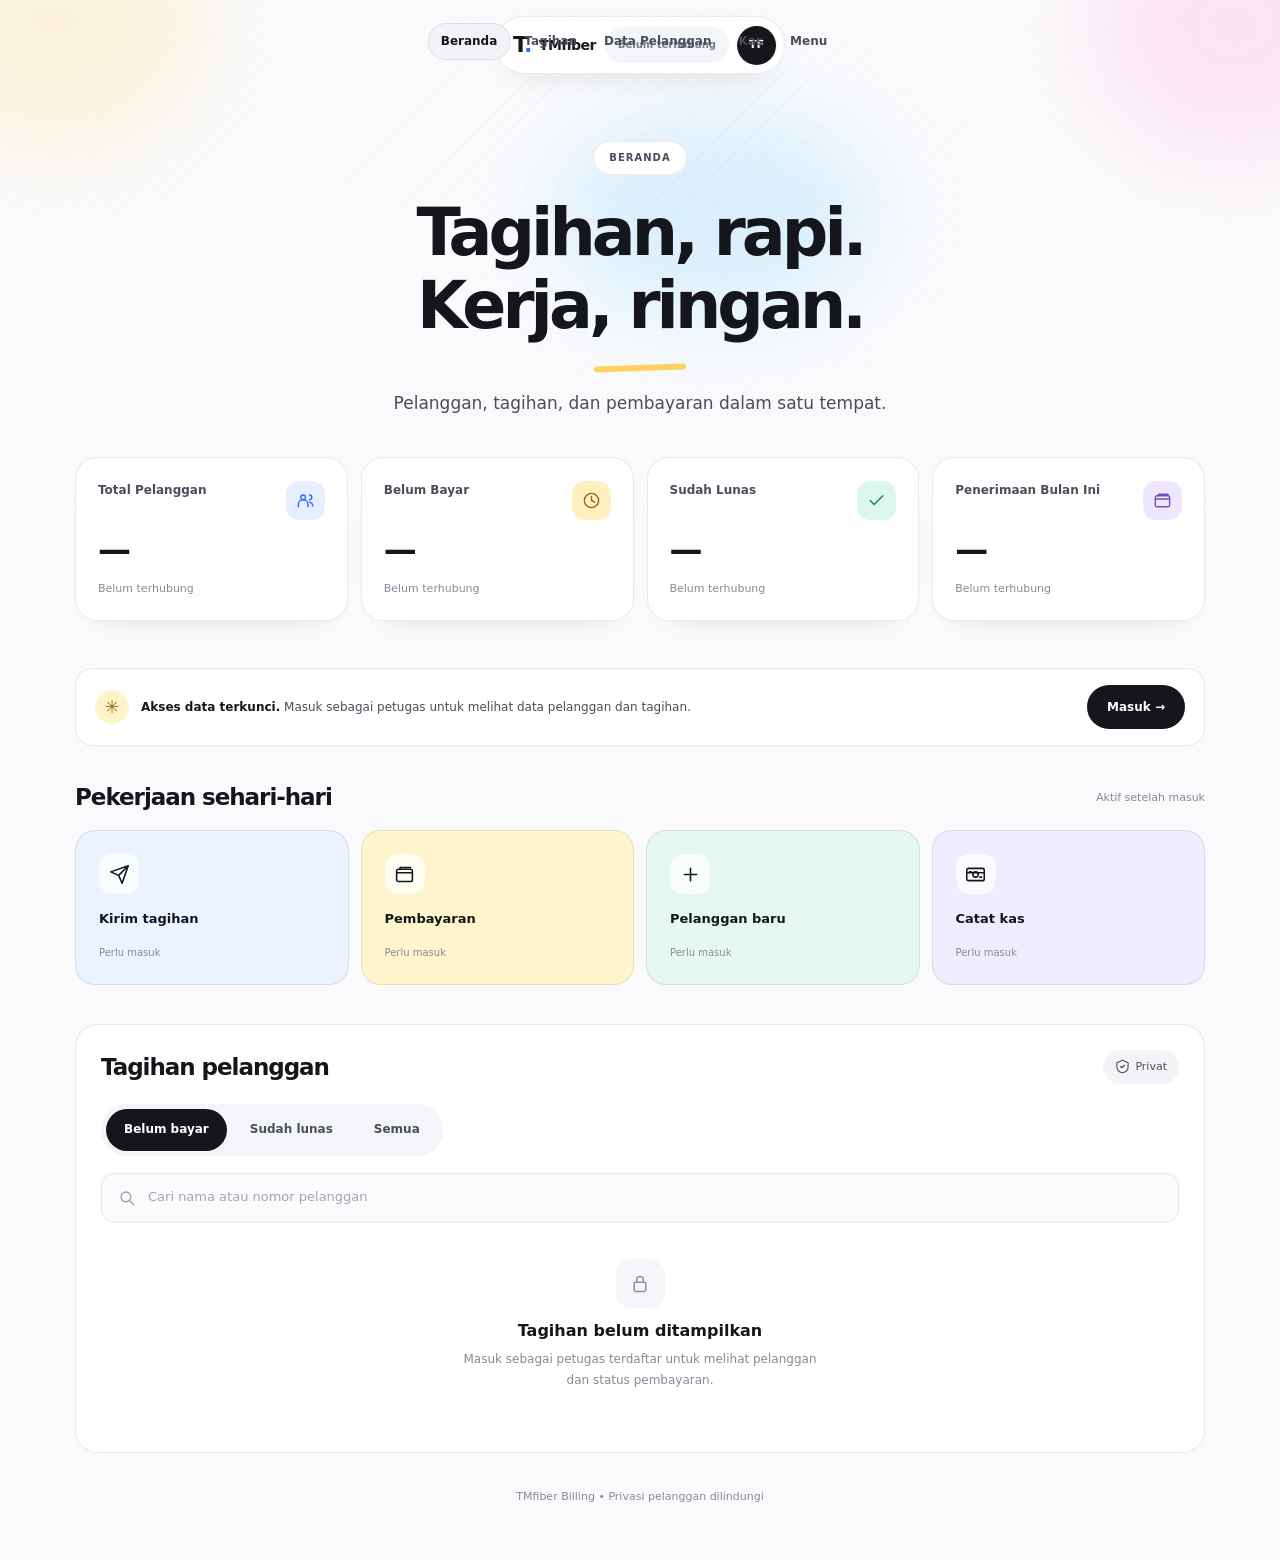
==== commit 513e79b6: "design: adopt Linggau AI Studio portfolio visual system for TMfiber billing" ====
--- a/index.html
+++ b/index.html
@@ -3,7 +3,7 @@
 <head>
 <meta charset="utf-8">
 <meta name="viewport" content="width=device-width,initial-scale=1,viewport-fit=cover">
-<meta name="theme-color" content="#0e1728">
+<meta name="theme-color" content="#FAFAFC">
 <meta name="description" content="TMfiber — billing dan operasional WiFi dalam satu aplikasi.">
 <meta name="referrer" content="strict-origin-when-cross-origin">
 <meta http-equiv="Content-Security-Policy" content="default-src 'self'; script-src 'self'; style-src 'self'; img-src 'self' data:; connect-src 'self'; font-src 'self'; object-src 'none'; base-uri 'self'; form-action 'self'">
@@ -18,28 +18,29 @@
 </head>
 <body>
 <a class="skip" href="#mainContent">Langsung ke konten</a>
-<div class="shell">
+<div class="shell portfolio-shell">
   <div id="offlineNotice" class="connection-toast" role="status" aria-live="polite" hidden>Perangkat offline. Data pelanggan dan transaksi tidak tersedia.</div>
   <aside class="sidebar" aria-label="Navigasi desktop">
     <a class="brand" href="#beranda"><span class="brand-mark">T<span>.</span></span><span><b>TMfiber</b><small>Billing & Network</small></span></a>
-    <div class="work-label">RUANG KERJA</div>
+    <div class="work-label">MENU APLIKASI</div>
     <nav id="sideNav" aria-label="Menu utama"></nav>
     <div class="sidebar-footer"><span class="status-dot"></span><div><b>Mode aman</b><small>Data pribadi tidak dipublikasi</small></div></div>
   </aside>
   <div class="stage">
     <header class="topbar">
-      <div class="topbrand"><span class="mini-logo">T<span>.</span></span><div><strong>TMfiber</strong><small>Internet Billing</small></div></div>
+      <div class="mobile-brand" aria-hidden="true"><span>T<span class="accent-dot">.</span></span> TMfiber</div>
+      <div class="topbrand"><span class="mini-logo">T<span>.</span></span><div><strong>TMfiber</strong><small>Billing & Internet</small></div></div>
       <div class="topright"><span class="connection-label">Belum terhubung</span><button type="button" id="accountButton" class="account" aria-label="Akses akun" title="Akses akun">TF</button></div>
     </header>
     <main id="mainContent">
-      <div class="hero">
+      <div class="hero"><div class="hero-decoration" aria-hidden="true"><i></i><i></i><i></i></div>
         <div class="hero-inner">
-          <div class="hero-heading"><div><div id="pageEyebrow" class="eyebrow">BERANDA</div><h1 id="pageTitle">Ringkasan WiFi</h1><p id="pageDesc">Kelola tagihan dan operasional dengan mudah.</p></div><div class="hero-date" id="today"></div></div>
+          <div class="hero-heading"><div><div id="pageEyebrow" class="eyebrow">WORKSPACE · TMFIBER</div><h1 id="pageTitle">Kelola WiFi dengan mudah.</h1><p id="pageDesc">Pelanggan, tagihan, dan pembayaran dalam satu tempat.</p></div><div class="hero-date" id="today"></div></div>
           <div id="summary" class="summary" aria-label="Ringkasan pendapatan"></div>
         </div>
       </div>
       <div class="content">
-        <div class="notice" role="status"><span class="notice-mark" aria-hidden="true">●</span><p><strong>Akses data terkunci.</strong> Masuk sebagai petugas untuk melihat data pelanggan dan tagihan.</p><button type="button" id="openLogin">Masuk <span aria-hidden="true">→</span></button></div>
+        <div class="notice" role="status"><span class="notice-mark" aria-hidden="true">✳</span><p><strong>Akses data terkunci.</strong> Masuk sebagai petugas untuk melihat data pelanggan dan tagihan.</p><button type="button" id="openLogin">Masuk <span aria-hidden="true">→</span></button></div>
         <section id="panel" aria-live="polite"></section>
         <footer>TMfiber Billing <span>•</span> Privasi pelanggan dilindungi</footer>
       </div>
--- a/styles.css
+++ b/styles.css
@@ -1,13 +1,43 @@
-/* TMfiber V2.1 | Original dark ISP workspace adapted from NSAPP public UX patterns */
-:root{color-scheme:dark;--bg:#0e1728;--sidebar:#0b1322;--surface:#152136;--line:#29384f;--ink:#edf5ff;--muted:#91a5bf;--blue:#31c8e3;--teal:#16c9b5;--amber:#e9b45e;font:14px Inter,'Segoe UI',system-ui,sans-serif;background:var(--bg);color:var(--ink)}
-*{box-sizing:border-box}html{scroll-behavior:smooth}body{margin:0;min-width:280px;background:var(--bg);color:var(--ink)}a{color:inherit;text-decoration:none}button,input{font:inherit}button{cursor:pointer}button:disabled{cursor:not-allowed}svg{width:20px;height:20px;flex:none}a:focus-visible,button:focus-visible{outline:2px solid var(--blue);outline-offset:3px}.skip{position:fixed;top:-100px;left:10px;padding:12px;background:var(--blue);z-index:90;color:#071b29}.skip:focus{top:10px}.sr-only{position:absolute;width:1px;height:1px;overflow:hidden;clip:rect(0,0,0,0)}
-.shell{display:flex;min-height:100vh}.sidebar{width:253px;flex:none;position:sticky;top:0;height:100vh;overflow:auto;background:var(--sidebar);border-right:1px solid #24324b;padding:23px 13px;display:flex;flex-direction:column}.brand{display:flex;gap:12px;align-items:center;padding:4px 12px 27px}.brand-mark,.ws-icon{display:grid;place-items:center;background:#1a3249;color:var(--blue);border-radius:9px;width:39px;height:39px;font-size:23px;font-weight:850}.brand-mark .dot{color:var(--teal)}.brand b{display:block;letter-spacing:-.035em;font-size:17px}.brand small{display:block;color:#8296b1;font-size:10px;margin-top:4px}.workspace{display:flex;align-items:center;gap:9px;border:1px solid #2b3b53;background:#18263b;padding:11px;border-radius:9px;margin:0 3px 20px}.ws-icon{width:31px;height:31px;font-size:12px}.workspace strong{display:block;font-size:12px}.workspace small{display:block;color:var(--muted);font-size:10px;margin-top:3px}.chev{margin-left:auto}.nav-label{color:#6b809e;font-weight:800;font-size:9px;letter-spacing:.15em;margin:15px 13px 10px}.sidebar nav a{min-height:43px;display:flex;align-items:center;gap:12px;padding:10px 12px;border-radius:8px;color:#9aabc2;font-size:12px;font-weight:600;margin:2px 0}.sidebar nav a svg{width:17px;height:17px}.sidebar nav a.active{background:#183a51;color:#92e8f4;box-shadow:inset 3px 0 0 #28c9df}.sidebar nav a:hover{background:#1c3046}.sidefoot{margin-top:auto;padding:19px 12px;border-top:1px solid #243249;display:flex;gap:12px;align-items:center;color:#b5c3d6;font-size:11px}.secure-dot{width:9px;height:9px;background:#e9b45e;border-radius:50%;flex:none}.sidefoot small{font-size:10px;color:#8095ae}.main{flex:1;min-width:0}.topbar{display:flex;justify-content:space-between;align-items:center;gap:12px;height:65px;background:#101b2e;border-bottom:1px solid #26364b;padding:0 30px}.bread{color:#7790aa;font-size:11px;font-weight:700}.slash{padding:0 9px}.bread b{color:#d1dceb}.top-actions{display:flex;align-items:center;gap:13px}.env{background:#1b2b40;border:1px solid #2e4158;color:#e7ba77;border-radius:8px;padding:9px 12px;font-size:10px}.avatar{width:36px;height:36px;border:1px solid #3c5871;border-radius:8px;background:#25415b;color:#c9edff;font-weight:800}.content{max-width:1410px;margin:auto;padding:30px 32px 40px}.heading{display:flex;justify-content:space-between;align-items:flex-end;gap:13px;margin-bottom:24px}.eyebrow{font-size:10px;font-weight:800;letter-spacing:.12em;color:#73b6c7;margin-bottom:9px}.heading h1{font-size:clamp(23px,3vw,31px);letter-spacing:-.045em;margin:0 0 9px}.heading p{font-size:12px;color:#9aacc3;margin:0}.today{font-size:11px;color:#97aac0;padding:10px 13px;border:1px solid #2b3b53;background:#16243a;border-radius:8px}.locknotice{display:flex;align-items:center;gap:12px;background:#122b3b;border:1px solid #265166;border-radius:9px;padding:13px 14px;margin-bottom:23px}.lockicon{color:#65c9d9}.locknotice div{flex:1}.locknotice b{font-size:11px}.locknotice p{font-size:11px;color:#9fc1d1;line-height:1.5;margin:3px 0 0}.primary{background:#24bad3;color:#082230;border:0;border-radius:7px;padding:10px 15px;font-weight:800;font-size:11px;white-space:nowrap}
-.stats{display:grid;grid-template-columns:repeat(4,minmax(0,1fr));gap:13px;margin-bottom:22px}.stat{display:flex;flex-direction:column;gap:10px;min-height:143px;background:var(--surface);border:1px solid #2b3b54;border-radius:11px;padding:17px}.stat-top{display:flex;align-items:center;justify-content:space-between;gap:8px}.stat-label{font-size:11px;color:#a8b9ca;font-weight:600}.stat-icon{width:32px;height:32px;display:grid;place-items:center;border-radius:8px;background:#1e3c55;color:var(--blue)}.stat-icon svg{width:18px;height:18px}.stat.amber .stat-icon{background:#3b3228;color:var(--amber)}.stat.teal .stat-icon{background:#1c4140;color:var(--teal)}.stat.violet .stat-icon{background:#342d4b;color:#b293ff}.stat-value{font-size:27px;letter-spacing:-.05em;font-weight:850}.stat-caption{font-size:10px;color:#798fa9;margin-top:auto}
-.quick-section{margin:0 0 23px}.section-line{display:flex;align-items:center;justify-content:space-between;gap:12px;margin-bottom:12px}.section-line h2{font-size:14px;margin:0}.section-line small{font-size:10px;color:#8499b0}.quick-grid{display:grid;grid-template-columns:repeat(4,minmax(0,1fr));gap:11px}.quick-action{background:#17283d;border:1px solid #304059;border-radius:10px;min-height:67px;padding:12px;display:flex;align-items:center;gap:11px;font-size:11px;color:#d5e5f8;font-weight:700;text-align:left}.quick-action svg{color:#68bad5}.quick-action:disabled{opacity:.75}
-.two-col{display:grid;grid-template-columns:minmax(0,1.7fr) minmax(260px,1fr);gap:16px}.surface,.sheet,.bill-section,.setting-list{border:1px solid #293b52;background:var(--surface);border-radius:11px;overflow:hidden;min-width:0}.surface-head,.sheet-head{padding:19px;border-bottom:1px solid #293a4d;display:flex;align-items:center;justify-content:space-between;gap:10px}.surface-head h2,.sheet-head h2{font-size:14px;margin:0 0 5px}.surface-head p,.sheet-head p{font-size:10px;color:#90a6bd;margin:0}.tag,.tiny-lock{padding:7px 10px;border-radius:7px;color:#96deef;background:#203c4f;font-size:10px;white-space:nowrap}.table-head{display:grid;grid-template-columns:repeat(4,minmax(0,1fr));gap:8px;padding:12px 18px;font-size:9px;background:#192c43;color:#849cb6}.empty{display:flex;flex-direction:column;align-items:center;justify-content:center;text-align:center;min-height:203px;padding:25px}.empty-icon,.empty-illustration{width:46px;height:46px;background:#203c50;border:1px solid #31526a;color:#85c0d6;border-radius:10px;display:grid;place-items:center;margin-bottom:14px}.empty h3{font-size:12px;margin:0 0 8px}.empty p{font-size:11px;line-height:1.6;color:#8ca2bc;max-width:320px;margin:0}.filter-tabs{display:flex;gap:6px;width:fit-content;max-width:calc(100% - 30px);padding:5px;background:#111e31;border-radius:8px;margin:16px 15px}.filter{background:transparent;border:0;border-radius:6px;min-height:36px;padding:8px 13px;font-size:10px;color:#90a8bf}.filter.selected{background:#263e55;color:#a7efff}.search-box{display:flex;align-items:center;gap:8px;min-height:42px;border:1px solid #304159;border-radius:8px;padding:0 12px;background:#101d2e;flex:1;min-width:0}.search-box svg{width:16px;height:16px;color:#7290a9}.search-box input{border:0;background:transparent;outline:none;color:#d6e5f6;width:100%;font-size:11px}.list-tools{display:flex;align-items:center;gap:11px;padding:15px}.small-primary,.outline-action{display:flex;align-items:center;justify-content:center;gap:7px;background:#264259;color:#b9def0;border:1px solid #3a5770;border-radius:8px;min-height:42px;padding:0 12px;white-space:nowrap;font-size:10px}.small-primary svg,.outline-action svg{width:15px;height:15px}.page-actions{display:flex;align-items:center;justify-content:space-between;gap:12px;margin-bottom:17px}.section-intro{font-size:12px;color:#93a6bd}.module-spacer{margin-top:17px}.guidance,.mini-steps{padding:16px 20px;color:#8fa6bb;font-size:11px}.setting-list{padding:0 18px}.setting-item{display:flex;align-items:center;gap:13px;border-bottom:1px solid #28394e;padding:16px 0}.setting-icon,.menu-tile-icon{width:40px;height:40px;background:#213c52;color:#76bfd4;display:grid;place-items:center;border-radius:9px}.setting-item>div{flex:1}.setting-item h2{font-size:12px;margin:0 0 6px}.setting-item p{font-size:10px;color:#8ba2ba;margin:0}.state{color:#8ea5be;font-size:10px;background:#26394f;padding:7px 9px;border-radius:7px}.menu-screen{display:grid;gap:25px}.menu-help{font-size:11px;color:#8ea2bd;margin:0}.menu-group h2{font-size:12px;letter-spacing:.06em;color:#869bb4;margin:0 0 12px}.menu-grid{display:grid;grid-template-columns:repeat(2,minmax(0,1fr));gap:12px}.menu-tile{display:flex;gap:12px;align-items:center;padding:16px;background:#17263b;border:1px solid #2a3e55;border-radius:10px;min-height:80px}.menu-tile>span:nth-child(2){flex:1}.menu-tile strong{display:block;font-size:12px;margin-bottom:4px}.menu-tile small{display:block;font-size:10px;color:#8ca4bb;line-height:1.5}.menu-chevron{font-size:21px;color:#8ba8bb}.compact-summary{display:flex;align-items:center;gap:13px;background:#183046;border:1px solid #2e4c63;border-radius:10px;padding:17px;margin-bottom:19px}.compact-summary strong{font-size:13px}.compact-summary p{color:#91afc5;font-size:11px;margin:4px 0 0}.compact-glyph{color:var(--blue)}.content footer{color:#738aa6;font-size:10px;padding-top:28px;text-align:center}
-.mobile-nav{display:none}.connection-toast{position:fixed;left:50%;transform:translateX(-50%);top:10px;z-index:100;background:#e9b45e;color:#0f2132;padding:12px 16px;border-radius:9px;font-size:11px;max-width:94vw}.connection-toast[hidden]{display:none}
-dialog{background:#17253a;border:1px solid #3b516a;color:#eff5ff;border-radius:14px;max-width:415px;width:calc(100% - 25px);padding:0;box-shadow:0 20px 90px #0009}dialog::backdrop{background:#030811bc}.login-head{display:flex;justify-content:space-between;align-items:center;padding:22px}.login-logo{width:39px;height:39px;border-radius:10px;background:#24465e;color:#efffff;display:grid;place-items:center;font-weight:850}.dialog-close{border:0;background:#263b54;color:#cbd9e8;border-radius:8px;width:35px;height:35px;font-size:23px}.login-body{padding:20px}.login-body h2{font-size:23px;margin:7px 0}.login-body p{font-size:12px;color:#94a9c0;line-height:1.6}.login-body label{display:block;font-size:11px;margin:20px 0 8px}.number-field{display:flex;align-items:center;background:#111f31;border:1px solid #34506b;border-radius:9px}.number-field span{padding:12px;color:#b1cbe1;border-right:1px solid #34506b}.number-field input{border:0;background:transparent;padding:12px;min-width:0;color:#fff;font-size:16px}.action-primary{width:100%;min-height:45px;background:#1fafcf;color:#031925;border:0;border-radius:8px;margin-top:15px}.action-primary:disabled{opacity:.45}.login-body small{display:block;text-align:center;font-size:10px;color:#7890aa;margin:17px 0}.footer{color:#738aa6;font-size:10px;text-align:center;padding-top:28px}
-@media(max-width:1100px){.sidebar{width:218px}.content{padding:26px 22px}.two-col{grid-template-columns:1fr}}
-@media(max-width:760px){.sidebar{display:none}.shell{display:block}.main{width:100%}.topbar{height:59px;padding:0 16px;position:sticky;top:0;z-index:10}.bread{font-size:10px}.env{font-size:0;padding:8px}.env:before{content:'●';font-size:14px}.avatar{width:33px;height:33px}.content{padding:22px 14px calc(92px + env(safe-area-inset-bottom))}.heading{align-items:flex-start;margin-bottom:16px}.heading h1{font-size:24px}.heading p{font-size:11px}.today{display:none}.locknotice{gap:9px;padding:10px;margin-bottom:18px}.locknotice div{min-width:0}.locknotice p{font-size:10px}.locknotice button{font-size:10px;min-height:35px;padding:0 10px}.stats{grid-template-columns:repeat(2,minmax(0,1fr));gap:9px;margin-bottom:20px}.stat{min-height:114px;padding:13px;gap:8px}.stat-label{font-size:10px}.stat-value{font-size:23px}.stat-caption{font-size:9px}.quick-grid{gap:8px}.quick-action{min-height:72px;flex-direction:column;justify-content:center;text-align:center;padding:8px 3px;gap:8px;font-size:9px}.quick-action span{flex:none;overflow-wrap:anywhere}.quick-action svg{width:21px;height:21px}.section-line h2{font-size:13px}.surface-head{padding:15px}.surface-head h2{font-size:13px}.filter-tabs{margin:13px}.filter{padding:8px 10px;font-size:10px}.table-head{font-size:8px;padding:11px}.empty{min-height:177px}.mobile-nav{display:flex;justify-content:space-around;gap:4px;align-items:center;position:fixed;bottom:0;left:0;right:0;z-index:50;padding:7px 7px calc(7px + env(safe-area-inset-bottom));border-top:1px solid #273950;background:#0c1627}.mobile-nav a{display:flex;flex-direction:column;align-items:center;justify-content:center;gap:4px;flex:1;min-width:0;min-height:53px;color:#829ab4;font-size:9px;font-weight:700;border-radius:8px}.mobile-nav a svg{width:21px;height:21px}.mobile-nav a.active{background:#15394c;color:#91ebf4}.menu-grid{grid-template-columns:1fr}.list-tools,.page-actions{flex-wrap:wrap}.connection-toast{top:auto;bottom:83px;width:calc(100% - 30px)}}
-@media(max-width:360px){.content{padding-inline:12px}.locknotice{flex-wrap:wrap}.locknotice div{flex-basis:calc(100% - 40px)}.locknotice button{margin-left:auto}.quick-action{font-size:8px}.filter{padding:8px}}
+/*
+ * TMfiber • Linggau AI Studio Portfolio Adaptation V2.2
+ * Visual foundation read from cuan74468-ux/cuan74468-ux.github.io/css/style.css
+ * Original operational components. No code/assets/backend data copied from portfolio.
+ */
+:root{color-scheme:light;--paper:#FAFAFC;--paper2:#F2F2F7;--ink:#15161C;--ink2:#4A4D5A;--ink3:#868A99;--line:rgba(21,22,28,.09);--white:#fff;--sun:#FFD25E;--rose:#FF8FC4;--sky:#5EC4FF;--lilac:#B9A3FF;--mint:#77DDB6;--blue:#2F6BFF;--body:'Geist','Segoe UI',system-ui,sans-serif;--head:'Plus Jakarta Sans','Geist','Segoe UI',system-ui,sans-serif;--serif:'Instrument Serif',Georgia,serif;--max:1190px;color:var(--ink);background:var(--paper)}
+*,*:before,*:after{box-sizing:border-box}html{scroll-behavior:smooth}body{margin:0;min-width:280px;background:var(--paper);font:15px/1.6 var(--body);color:var(--ink);-webkit-font-smoothing:antialiased}button,input{font:inherit}button{cursor:pointer}button:disabled{cursor:not-allowed}a{text-decoration:none;color:inherit}svg{width:20px;height:20px;flex:none}button:focus-visible,a:focus-visible,input:focus-visible{outline:3px solid var(--blue);outline-offset:3px}.skip{position:fixed;top:-100px;left:15px;z-index:90;background:#fff;border:1px solid var(--line);padding:12px;border-radius:20px}.skip:focus{top:10px}.sr-only{position:absolute;width:1px;height:1px;margin:-1px;overflow:hidden;clip:rect(0,0,0,0);white-space:nowrap}
+.portfolio-shell{min-height:100vh}.sidebar{display:none}.stage{width:100%;min-height:100vh}.topbar{position:fixed;top:16px;left:50%;transform:translateX(-50%);z-index:30;display:flex;align-items:center;justify-content:center;gap:9px;width:max-content;max-width:calc(100vw - 24px);height:58px;border-radius:999px;background:rgba(255,255,255,.87);backdrop-filter:blur(16px) saturate(1.35);-webkit-backdrop-filter:blur(16px) saturate(1.35);border:1px solid rgba(21,22,28,.08);box-shadow:0 10px 35px -20px rgba(21,22,28,.25);padding:6px 8px 6px 17px}.mobile-brand{display:flex;align-items:center;gap:7px;white-space:nowrap;font-family:var(--head);font-weight:800;font-size:14px;letter-spacing:-.04em}.mobile-brand>span{font-size:22px;font-weight:800}.accent-dot{color:var(--blue)}.topbrand{display:none}.topright{display:flex;align-items:center;gap:8px}.connection-label{font-size:10px;font-weight:600;color:#777c8a;background:#f4f5f8;border-radius:999px;padding:10px 13px;white-space:nowrap}.account{width:39px;height:39px;border:0;border-radius:50%;background:var(--ink);color:#fff;font-size:11px;font-weight:800}.mobile-nav{position:fixed;z-index:31;top:23px;left:calc(50% - 6px);transform:translateX(-50%);display:flex;align-items:center;gap:1px}.mobile-nav a{padding:9px 13px;border-radius:999px;display:flex;align-items:center;justify-content:center;gap:7px;font-size:12px;color:var(--ink2);font-weight:600;white-space:nowrap}.mobile-nav a svg{display:none}.mobile-nav a.active{background:#f2f2f7;color:var(--ink);box-shadow:inset 0 0 0 1px var(--line)}
+/* Header/editorial title */
+.hero{position:relative;isolation:isolate;overflow:hidden;padding-top:141px}.hero:before{content:"";position:absolute;z-index:-2;inset:0 0 auto;height:460px;background:repeating-linear-gradient(135deg,rgba(21,22,28,.028) 0 1px,transparent 1px 11px);mask-image:radial-gradient(ellipse 72% 72% at 50% 28%,black,transparent)}.hero-decoration{position:absolute;z-index:-1;inset:0;pointer-events:none}.hero-decoration i{position:absolute;display:block;border-radius:50%;filter:blur(45px);opacity:.20}.hero-decoration i:nth-child(1){width:300px;height:260px;background:var(--sun);top:-110px;left:-95px}.hero-decoration i:nth-child(2){width:290px;height:270px;background:var(--rose);top:-110px;right:-100px}.hero-decoration i:nth-child(3){width:330px;height:210px;background:var(--sky);top:110px;left:43%}.hero-inner{max-width:var(--max);margin:0 auto;padding:0 30px 23px}.hero-heading{text-align:center}.eyebrow{display:inline-flex;align-items:center;padding:8px 15px;border-radius:999px;background:#fff;border:1px solid var(--line);color:var(--ink2);font-size:10px;letter-spacing:.1em;font-weight:800;margin:0 0 22px}.hero h1{font-family:var(--head);font-size:clamp(34px,5.2vw,65px);line-height:1.12;letter-spacing:-.06em;font-weight:750;max-width:920px;margin:0 auto 18px;text-wrap:balance}.hero h1:after{content:"";display:block;width:92px;height:6px;background:var(--sun);border-radius:999px;margin:22px auto 0;transform:rotate(-2deg)}.hero p{font-size:clamp(13px,1.5vw,17px);line-height:1.7;color:var(--ink2);margin:0 auto;max-width:550px}.hero-date{display:none}.summary{margin-top:40px}
+.stats{display:grid;grid-template-columns:repeat(4,minmax(0,1fr));gap:13px}.stat{background:rgba(255,255,255,.94);border:1px solid var(--line);border-radius:22px;padding:23px 22px;min-height:164px;display:flex;flex-direction:column;gap:13px;box-shadow:0 15px 30px -27px rgba(21,22,28,.23)}.stat-top{display:flex;align-items:flex-start;justify-content:space-between;gap:6px}.stat-label{font-size:12px;font-weight:700;color:var(--ink2)}.stat-icon{width:39px;height:39px;border-radius:13px;background:#e6efff;color:var(--blue);display:grid;place-items:center}.stat-icon svg{width:19px;height:19px}.stat.amber .stat-icon{background:#fff1bf;color:#9a6815}.stat.teal .stat-icon{background:#dcf7ec;color:#16875c}.stat.violet .stat-icon{background:#eee8ff;color:#7052b4}.stat-value{font-family:var(--head);font-size:33px;font-weight:800;letter-spacing:-.06em;line-height:1}.stat-caption{font-size:11px;color:var(--ink3);margin-top:auto}
+.content{max-width:var(--max);padding:12px 30px 55px;margin:0 auto}.notice{display:flex;gap:12px;align-items:center;padding:16px 19px;background:#fff;border:1px solid var(--line);border-radius:18px;margin-bottom:37px}.notice-mark{width:34px;height:34px;border-radius:50%;display:grid;place-items:center;background:#fff3c8;color:#9b7219;flex:none;font-size:18px}.notice p{font-size:12px;color:var(--ink2);line-height:1.6;margin:0;flex:1}.notice strong{color:var(--ink)}.notice button{border:0;border-radius:999px;min-height:44px;padding:0 20px;background:var(--ink);color:#fff;font-weight:700;font-size:12px;white-space:nowrap}
+.quick-section{margin-bottom:39px}.section-line{display:flex;align-items:center;justify-content:space-between;gap:15px;margin-bottom:18px}.section-line h2{font:750 23px/1.25 var(--head);letter-spacing:-.045em;margin:0}.section-line small{font-size:11px;color:var(--ink3)}.quick-grid{display:grid;grid-template-columns:repeat(4,minmax(0,1fr));gap:12px}.quick-action{display:flex;align-items:flex-start;flex-direction:column;justify-content:space-between;gap:17px;padding:23px;min-height:146px;border:1px solid var(--line);border-radius:20px;background:#fff;text-align:left;font-size:13px;color:var(--ink);font-weight:750}.quick-action:nth-child(1){background:#eaf3ff}.quick-action:nth-child(2){background:#fff4cb}.quick-action:nth-child(3){background:#e5f8ef}.quick-action:nth-child(4){background:#f1ebff}.quick-action:disabled{opacity:1}.quick-icon{width:40px;height:40px;border-radius:13px;background:#ffffffbd;display:grid;place-items:center;color:var(--ink)}.quick-icon svg{width:21px;height:21px}.quick-action>span:nth-child(2){line-height:1.3}.quick-action small{color:var(--ink3);font-size:10px;font-weight:500;margin-top:auto}
+.bill-section,.sheet,.setting-list{background:#fff;border:1px solid var(--line);border-radius:23px;padding:25px;min-width:0}.section-line .tiny-lock{display:inline-flex;gap:5px;align-items:center;background:#f3f4f7;padding:8px 12px;font-size:11px;color:var(--ink2);border-radius:999px}.tiny-lock svg{width:15px;height:15px}.filter-tabs{display:flex;gap:5px;background:#f4f5f8;border-radius:999px;padding:5px;margin:20px 0 17px;width:fit-content;max-width:100%}.filter{min-height:42px;background:transparent;border:0;border-radius:999px;color:var(--ink2);font-size:12px;font-weight:600;padding:9px 18px}.filter.selected{background:var(--ink);color:#fff}.search-box{display:flex;align-items:center;gap:10px;background:#fbfbfd;border:1px solid #e4e5ed;border-radius:13px;min-height:50px;padding:0 16px;color:#9da1ae;min-width:0;flex:1}.search-box svg{width:18px;height:18px}.search-box input{width:100%;border:0;background:transparent;outline:0;font-size:13px;color:var(--ink);min-width:0}.search-box input::placeholder{color:#a2a5ae}.empty{min-height:204px;display:flex;align-items:center;flex-direction:column;justify-content:center;text-align:center;padding:25px 14px}.empty-illustration{width:49px;height:49px;background:#f5f5fa;border-radius:15px;color:#8c90a2;display:grid;place-items:center;margin-bottom:13px}.empty h3{font:700 16px var(--head);margin:0 0 9px}.empty p{font-size:12px;color:var(--ink3);max-width:370px;line-height:1.7;margin:0}.sheet-head{display:flex;align-items:center;justify-content:space-between;gap:15px;margin-bottom:24px}.sheet-head h2{font:700 22px var(--head);letter-spacing:-.04em;margin:0 0 8px}.sheet-head p{font-size:12px;color:var(--ink3);margin:0}.list-tools{display:flex;gap:11px}.small-primary{display:flex;align-items:center;gap:6px;padding:0 15px;min-height:48px;background:#f3f4f7;border:1px solid #e9eaf0;border-radius:12px;color:#888c98;font-size:12px;font-weight:600;white-space:nowrap}.small-primary svg{width:15px;height:15px}.setting-list{padding:4px 24px}.setting-item{display:flex;align-items:center;gap:15px;border-bottom:1px solid var(--line);padding:21px 0}.setting-item:last-child{border:0}.setting-icon{width:42px;height:42px;display:grid;place-items:center;background:#f4f4f9;color:var(--ink2);border-radius:13px}.setting-item>div{flex:1;min-width:0}.setting-item h2{margin:0 0 5px;font-size:13px}.setting-item p{font-size:11px;color:var(--ink3);margin:0}.state{background:#f4f4f8;border-radius:999px;padding:7px 10px;font-size:10px;color:var(--ink3);white-space:nowrap}
+.menu-screen{display:grid;gap:30px}.menu-help{font-size:13px;color:var(--ink2);margin:0}.menu-group h2{font:700 12px var(--head);letter-spacing:.08em;color:var(--ink3);margin:0 0 13px}.menu-grid{display:grid;grid-template-columns:repeat(2,minmax(0,1fr));gap:13px}.menu-tile{display:flex;align-items:center;gap:15px;padding:17px;border:1px solid var(--line);background:#fff;border-radius:18px;min-height:85px}.menu-tile-icon{width:42px;height:42px;display:grid;place-items:center;background:#f4f5fa;border-radius:13px;color:var(--ink2)}.menu-tile>span:nth-child(2){min-width:0;flex:1}.menu-tile strong{font-size:13px;display:block;margin-bottom:5px}.menu-tile small{font-size:11px;color:var(--ink3);line-height:1.5;display:block}.menu-chevron{font-size:22px;color:var(--ink3)}.compact-summary{display:flex;align-items:center;gap:13px;background:#fff;border:1px solid var(--line);border-radius:18px;padding:20px}.compact-summary svg{color:var(--blue)}.compact-summary strong{font-size:14px}.compact-summary p{font-size:12px;color:var(--ink3);margin:4px 0 0}.content footer{font-size:11px;text-align:center;color:var(--ink3);padding-top:35px}
+.connection-toast{position:fixed;top:12px;left:50%;transform:translateX(-50%);z-index:60;max-width:94vw;padding:12px 18px;background:var(--ink);color:white;border-radius:999px;font-size:12px}.connection-toast[hidden]{display:none}
+dialog{background:#fff;color:var(--ink);border:1px solid var(--line);border-radius:24px;width:min(430px,calc(100vw - 28px));max-height:calc(100dvh - 36px);overflow:auto;padding:0;box-shadow:0 35px 100px -30px #15161c6c}dialog::backdrop{background:#15161c75}.login-head{display:flex;align-items:center;justify-content:space-between;padding:24px 27px 0}.login-logo{display:grid;place-items:center;width:48px;height:48px;background:var(--ink);color:#fff;border-radius:15px;font-size:25px;font-weight:800}.login-logo span{color:var(--sun)}.dialog-close{border:0;border-radius:50%;width:39px;height:39px;background:#f4f5f9;color:var(--ink3);font-size:23px}.login-body{padding:24px 27px 30px}.login-body .eyebrow{margin:0 0 10px}.login-body h2{font:700 27px var(--head);letter-spacing:-.05em;margin:0 0 9px}.login-body p{font-size:13px;color:var(--ink2);margin:0 0 24px;line-height:1.65}.login-body label{display:block;font-size:12px;font-weight:700;margin-bottom:10px}.number-field{border:1px solid #e2e4eb;background:#fafafd;border-radius:12px;min-height:49px;display:flex;align-items:center;overflow:hidden}.number-field span{padding:0 14px;color:var(--ink2);font-weight:700;border-right:1px solid var(--line)}.number-field input{min-width:0;flex:1;padding:12px;border:0;background:transparent;font-size:16px}.action-primary{width:100%;min-height:51px;border:0;border-radius:13px;background:var(--ink);color:#fff;margin-top:15px;font-weight:700}.action-primary:disabled{opacity:.38}.login-body small{display:block;text-align:center;color:var(--ink3);font-size:10px;line-height:1.55;margin-top:17px}
+@media(min-width:930px){.hero-inner{padding-inline:30px}.hero h1{max-width:750px}.notice{margin-top:12px}}
+@media(max-width:900px){.mobile-nav a{padding-inline:8px;font-size:11px}.topbar{top:13px;max-width:calc(100vw - 22px)}.hero{padding-top:124px}.stats{grid-template-columns:repeat(2,minmax(0,1fr))}.quick-grid{gap:9px}}
+@media(max-width:760px){
+ .topbar{top:10px;height:55px;width:calc(100% - 26px);justify-content:space-between;padding:6px 8px 6px 15px}
+ .mobile-brand{font-size:12px}.mobile-brand>span{font-size:21px}
+ .mobile-nav{top:auto;bottom:calc(9px + env(safe-area-inset-bottom));left:12px;right:12px;transform:none;justify-content:space-around;padding:6px;background:rgba(255,255,255,.97);border:1px solid var(--line);border-radius:999px;box-shadow:0 10px 34px -13px #15161c42}
+ .mobile-nav a{font-size:10px;flex-direction:column;gap:5px;flex:1;padding:8px 2px;min-height:52px;border-radius:999px}
+ .mobile-nav a svg{display:block;width:20px;height:20px}
+ .mobile-nav a.active{background:var(--ink);color:#fff}
+ .connection-label{display:none}
+ .account{width:39px;height:39px}
+ .hero{padding-top:115px}
+ .hero-inner{padding:0 17px 17px}.hero h1{font-size:clamp(32px,8.5vw,43px);max-width:15ch;margin-bottom:13px}.hero h1:after{width:67px;height:5px;margin:15px auto 0}
+ .eyebrow{font-size:9px;margin-bottom:14px}
+ .hero p{font-size:12px;max-width:34ch}.summary{margin-top:26px}
+ .stats{gap:10px}.stat{min-height:126px;border-radius:17px;padding:15px;gap:7px}.stat-label{font-size:10px}.stat-icon{width:30px;height:30px;border-radius:10px}.stat-icon svg{width:17px;height:17px}.stat-value{font-size:26px}.stat-caption{font-size:10px}
+ .content{padding:6px 15px calc(110px + env(safe-area-inset-bottom))}
+ .notice{padding:12px 13px;gap:9px;margin-bottom:28px;border-radius:16px}.notice-mark{width:30px;height:30px;font-size:15px}.notice p{font-size:10px}.notice button{min-height:39px;padding:0 13px;font-size:10px}
+ .section-line h2{font-size:19px}.quick-section{margin-bottom:27px}.quick-grid{grid-template-columns:repeat(4,minmax(0,1fr));gap:8px}.quick-action{min-height:110px;padding:12px 8px;border-radius:17px;gap:7px;align-items:center;text-align:center;font-size:10px}.quick-icon{width:36px;height:36px}.quick-icon svg{width:19px;height:19px}.quick-action small{font-size:9px}
+ .bill-section,.sheet,.setting-list{padding:17px;border-radius:19px}.filter-tabs{width:100%;padding:4px}.filter{min-width:0;flex:1;padding:9px 5px;font-size:10px}.search-box{min-height:48px}.empty{min-height:177px;padding:22px 7px}
+ .sheet-head h2{font-size:19px}.list-tools{flex-wrap:wrap}.small-primary{width:100%;justify-content:center}
+ .menu-grid{grid-template-columns:1fr;gap:9px}.menu-tile{padding:13px;min-height:75px}.setting-item{gap:10px}.state{font-size:9px}
+ .connection-toast{top:auto;bottom:calc(94px + env(safe-area-inset-bottom));border-radius:12px;width:calc(100% - 24px);font-size:11px}
+}
+@media(max-width:365px){.mobile-brand{font-size:11px}.content{padding-inline:12px}.hero-inner{padding-inline:12px}.notice{flex-wrap:wrap}.notice p{flex-basis:calc(100% - 40px)}.notice button{margin-left:auto}.quick-grid{gap:6px}.quick-action{padding-inline:3px;font-size:9px}.stat{padding:12px}.stat-label{font-size:9px}}
 @media(prefers-reduced-motion:reduce){html{scroll-behavior:auto}*,*:before,*:after{animation-duration:.01ms!important;transition-duration:.01ms!important}}
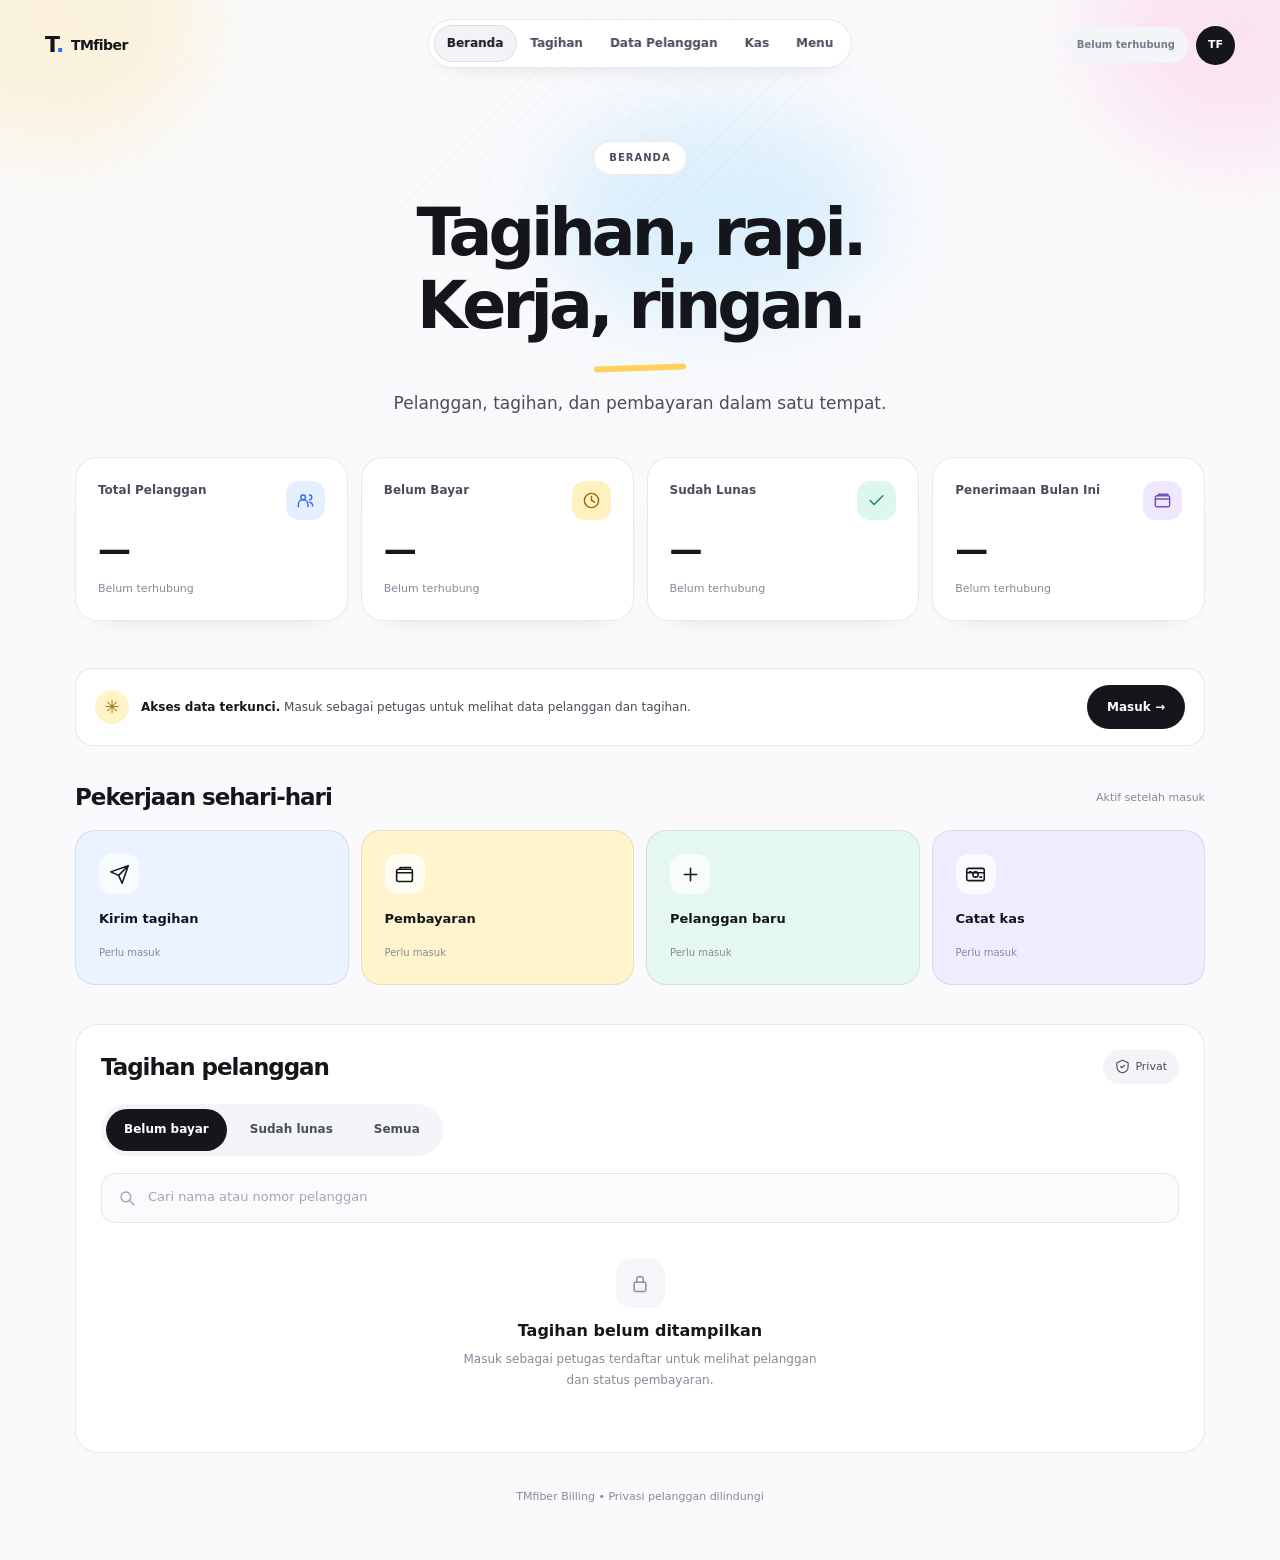
==== commit 8379c097: "design: load original Linggau portfolio typography with restricted font CSP" ====
--- a/index.html
+++ b/index.html
@@ -6,10 +6,13 @@
 <meta name="theme-color" content="#FAFAFC">
 <meta name="description" content="TMfiber — billing dan operasional WiFi dalam satu aplikasi.">
 <meta name="referrer" content="strict-origin-when-cross-origin">
-<meta http-equiv="Content-Security-Policy" content="default-src 'self'; script-src 'self'; style-src 'self'; img-src 'self' data:; connect-src 'self'; font-src 'self'; object-src 'none'; base-uri 'self'; form-action 'self'">
+<meta http-equiv="Content-Security-Policy" content="default-src 'self'; script-src 'self'; style-src 'self' https://fonts.googleapis.com; font-src 'self' https://fonts.gstatic.com; img-src 'self' data:; connect-src 'self'; object-src 'none'; base-uri 'self'; form-action 'self'">
 <title>TMfiber · Billing WiFi</title>
 <link rel="icon" href="./assets/icon.svg" type="image/svg+xml">
 <link rel="manifest" href="./manifest.webmanifest">
+<link rel="preconnect" href="https://fonts.googleapis.com">
+<link rel="preconnect" href="https://fonts.gstatic.com" crossorigin>
+<link href="https://fonts.googleapis.com/css2?family=Geist:wght@400;500;600;700;800&family=Plus+Jakarta+Sans:wght@600;700;800&family=Instrument+Serif:ital@0;1&display=swap" rel="stylesheet">
 <link rel="stylesheet" href="./styles.css">
 
 
--- a/styles.css
+++ b/styles.css
@@ -5,7 +5,7 @@
  */
 :root{color-scheme:light;--paper:#FAFAFC;--paper2:#F2F2F7;--ink:#15161C;--ink2:#4A4D5A;--ink3:#868A99;--line:rgba(21,22,28,.09);--white:#fff;--sun:#FFD25E;--rose:#FF8FC4;--sky:#5EC4FF;--lilac:#B9A3FF;--mint:#77DDB6;--blue:#2F6BFF;--body:'Geist','Segoe UI',system-ui,sans-serif;--head:'Plus Jakarta Sans','Geist','Segoe UI',system-ui,sans-serif;--serif:'Instrument Serif',Georgia,serif;--max:1190px;color:var(--ink);background:var(--paper)}
 *,*:before,*:after{box-sizing:border-box}html{scroll-behavior:smooth}body{margin:0;min-width:280px;background:var(--paper);font:15px/1.6 var(--body);color:var(--ink);-webkit-font-smoothing:antialiased}button,input{font:inherit}button{cursor:pointer}button:disabled{cursor:not-allowed}a{text-decoration:none;color:inherit}svg{width:20px;height:20px;flex:none}button:focus-visible,a:focus-visible,input:focus-visible{outline:3px solid var(--blue);outline-offset:3px}.skip{position:fixed;top:-100px;left:15px;z-index:90;background:#fff;border:1px solid var(--line);padding:12px;border-radius:20px}.skip:focus{top:10px}.sr-only{position:absolute;width:1px;height:1px;margin:-1px;overflow:hidden;clip:rect(0,0,0,0);white-space:nowrap}
-.portfolio-shell{min-height:100vh}.sidebar{display:none}.stage{width:100%;min-height:100vh}.topbar{position:fixed;top:16px;left:50%;transform:translateX(-50%);z-index:30;display:flex;align-items:center;justify-content:center;gap:9px;width:max-content;max-width:calc(100vw - 24px);height:58px;border-radius:999px;background:rgba(255,255,255,.87);backdrop-filter:blur(16px) saturate(1.35);-webkit-backdrop-filter:blur(16px) saturate(1.35);border:1px solid rgba(21,22,28,.08);box-shadow:0 10px 35px -20px rgba(21,22,28,.25);padding:6px 8px 6px 17px}.mobile-brand{display:flex;align-items:center;gap:7px;white-space:nowrap;font-family:var(--head);font-weight:800;font-size:14px;letter-spacing:-.04em}.mobile-brand>span{font-size:22px;font-weight:800}.accent-dot{color:var(--blue)}.topbrand{display:none}.topright{display:flex;align-items:center;gap:8px}.connection-label{font-size:10px;font-weight:600;color:#777c8a;background:#f4f5f8;border-radius:999px;padding:10px 13px;white-space:nowrap}.account{width:39px;height:39px;border:0;border-radius:50%;background:var(--ink);color:#fff;font-size:11px;font-weight:800}.mobile-nav{position:fixed;z-index:31;top:23px;left:calc(50% - 6px);transform:translateX(-50%);display:flex;align-items:center;gap:1px}.mobile-nav a{padding:9px 13px;border-radius:999px;display:flex;align-items:center;justify-content:center;gap:7px;font-size:12px;color:var(--ink2);font-weight:600;white-space:nowrap}.mobile-nav a svg{display:none}.mobile-nav a.active{background:#f2f2f7;color:var(--ink);box-shadow:inset 0 0 0 1px var(--line)}
+.portfolio-shell{min-height:100vh}.sidebar{display:none}.stage{width:100%;min-height:100vh}.topbar{position:fixed;top:16px;left:50%;transform:translateX(-50%);z-index:29;display:flex;align-items:center;justify-content:space-between;gap:9px;width:min(1190px,calc(100vw - 36px));height:58px;border:0;border-radius:999px;background:transparent;box-shadow:none;padding:6px 0;pointer-events:none}.topbar .mobile-brand,.topbar .topright{pointer-events:auto}.mobile-brand{display:flex;align-items:center;gap:7px;white-space:nowrap;font-family:var(--head);font-weight:800;font-size:14px;letter-spacing:-.04em}.mobile-brand>span{font-size:22px;font-weight:800}.accent-dot{color:var(--blue)}.topbrand{display:none}.topright{display:flex;align-items:center;gap:8px}.connection-label{font-size:10px;font-weight:600;color:#777c8a;background:#f4f5f8;border-radius:999px;padding:10px 13px;white-space:nowrap}.account{width:39px;height:39px;border:0;border-radius:50%;background:var(--ink);color:#fff;font-size:11px;font-weight:800}.mobile-nav{position:fixed;z-index:31;top:19px;left:50%;transform:translateX(-50%);display:flex;align-items:center;gap:1px;padding:5px;border:1px solid var(--line);border-radius:999px;background:rgba(255,255,255,.9);box-shadow:0 8px 26px -18px #15161c47;backdrop-filter:blur(12px)}.mobile-nav a{padding:9px 13px;border-radius:999px;display:flex;align-items:center;justify-content:center;gap:7px;font-size:12px;color:var(--ink2);font-weight:600;white-space:nowrap}.mobile-nav a svg{display:none}.mobile-nav a.active{background:#f2f2f7;color:var(--ink);box-shadow:inset 0 0 0 1px var(--line)}
 /* Header/editorial title */
 .hero{position:relative;isolation:isolate;overflow:hidden;padding-top:141px}.hero:before{content:"";position:absolute;z-index:-2;inset:0 0 auto;height:460px;background:repeating-linear-gradient(135deg,rgba(21,22,28,.028) 0 1px,transparent 1px 11px);mask-image:radial-gradient(ellipse 72% 72% at 50% 28%,black,transparent)}.hero-decoration{position:absolute;z-index:-1;inset:0;pointer-events:none}.hero-decoration i{position:absolute;display:block;border-radius:50%;filter:blur(45px);opacity:.20}.hero-decoration i:nth-child(1){width:300px;height:260px;background:var(--sun);top:-110px;left:-95px}.hero-decoration i:nth-child(2){width:290px;height:270px;background:var(--rose);top:-110px;right:-100px}.hero-decoration i:nth-child(3){width:330px;height:210px;background:var(--sky);top:110px;left:43%}.hero-inner{max-width:var(--max);margin:0 auto;padding:0 30px 23px}.hero-heading{text-align:center}.eyebrow{display:inline-flex;align-items:center;padding:8px 15px;border-radius:999px;background:#fff;border:1px solid var(--line);color:var(--ink2);font-size:10px;letter-spacing:.1em;font-weight:800;margin:0 0 22px}.hero h1{font-family:var(--head);font-size:clamp(34px,5.2vw,65px);line-height:1.12;letter-spacing:-.06em;font-weight:750;max-width:920px;margin:0 auto 18px;text-wrap:balance}.hero h1:after{content:"";display:block;width:92px;height:6px;background:var(--sun);border-radius:999px;margin:22px auto 0;transform:rotate(-2deg)}.hero p{font-size:clamp(13px,1.5vw,17px);line-height:1.7;color:var(--ink2);margin:0 auto;max-width:550px}.hero-date{display:none}.summary{margin-top:40px}
 .stats{display:grid;grid-template-columns:repeat(4,minmax(0,1fr));gap:13px}.stat{background:rgba(255,255,255,.94);border:1px solid var(--line);border-radius:22px;padding:23px 22px;min-height:164px;display:flex;flex-direction:column;gap:13px;box-shadow:0 15px 30px -27px rgba(21,22,28,.23)}.stat-top{display:flex;align-items:flex-start;justify-content:space-between;gap:6px}.stat-label{font-size:12px;font-weight:700;color:var(--ink2)}.stat-icon{width:39px;height:39px;border-radius:13px;background:#e6efff;color:var(--blue);display:grid;place-items:center}.stat-icon svg{width:19px;height:19px}.stat.amber .stat-icon{background:#fff1bf;color:#9a6815}.stat.teal .stat-icon{background:#dcf7ec;color:#16875c}.stat.violet .stat-icon{background:#eee8ff;color:#7052b4}.stat-value{font-family:var(--head);font-size:33px;font-weight:800;letter-spacing:-.06em;line-height:1}.stat-caption{font-size:11px;color:var(--ink3);margin-top:auto}
@@ -18,7 +18,7 @@
 @media(min-width:930px){.hero-inner{padding-inline:30px}.hero h1{max-width:750px}.notice{margin-top:12px}}
 @media(max-width:900px){.mobile-nav a{padding-inline:8px;font-size:11px}.topbar{top:13px;max-width:calc(100vw - 22px)}.hero{padding-top:124px}.stats{grid-template-columns:repeat(2,minmax(0,1fr))}.quick-grid{gap:9px}}
 @media(max-width:760px){
- .topbar{top:10px;height:55px;width:calc(100% - 26px);justify-content:space-between;padding:6px 8px 6px 15px}
+ .topbar{top:10px;height:55px;width:calc(100% - 26px);justify-content:space-between;padding:6px 8px 6px 15px;background:rgba(255,255,255,.93);border:1px solid var(--line);box-shadow:0 10px 35px -20px #15161c50;backdrop-filter:blur(16px)}
  .mobile-brand{font-size:12px}.mobile-brand>span{font-size:21px}
  .mobile-nav{top:auto;bottom:calc(9px + env(safe-area-inset-bottom));left:12px;right:12px;transform:none;justify-content:space-around;padding:6px;background:rgba(255,255,255,.97);border:1px solid var(--line);border-radius:999px;box-shadow:0 10px 34px -13px #15161c42}
  .mobile-nav a{font-size:10px;flex-direction:column;gap:5px;flex:1;padding:8px 2px;min-height:52px;border-radius:999px}
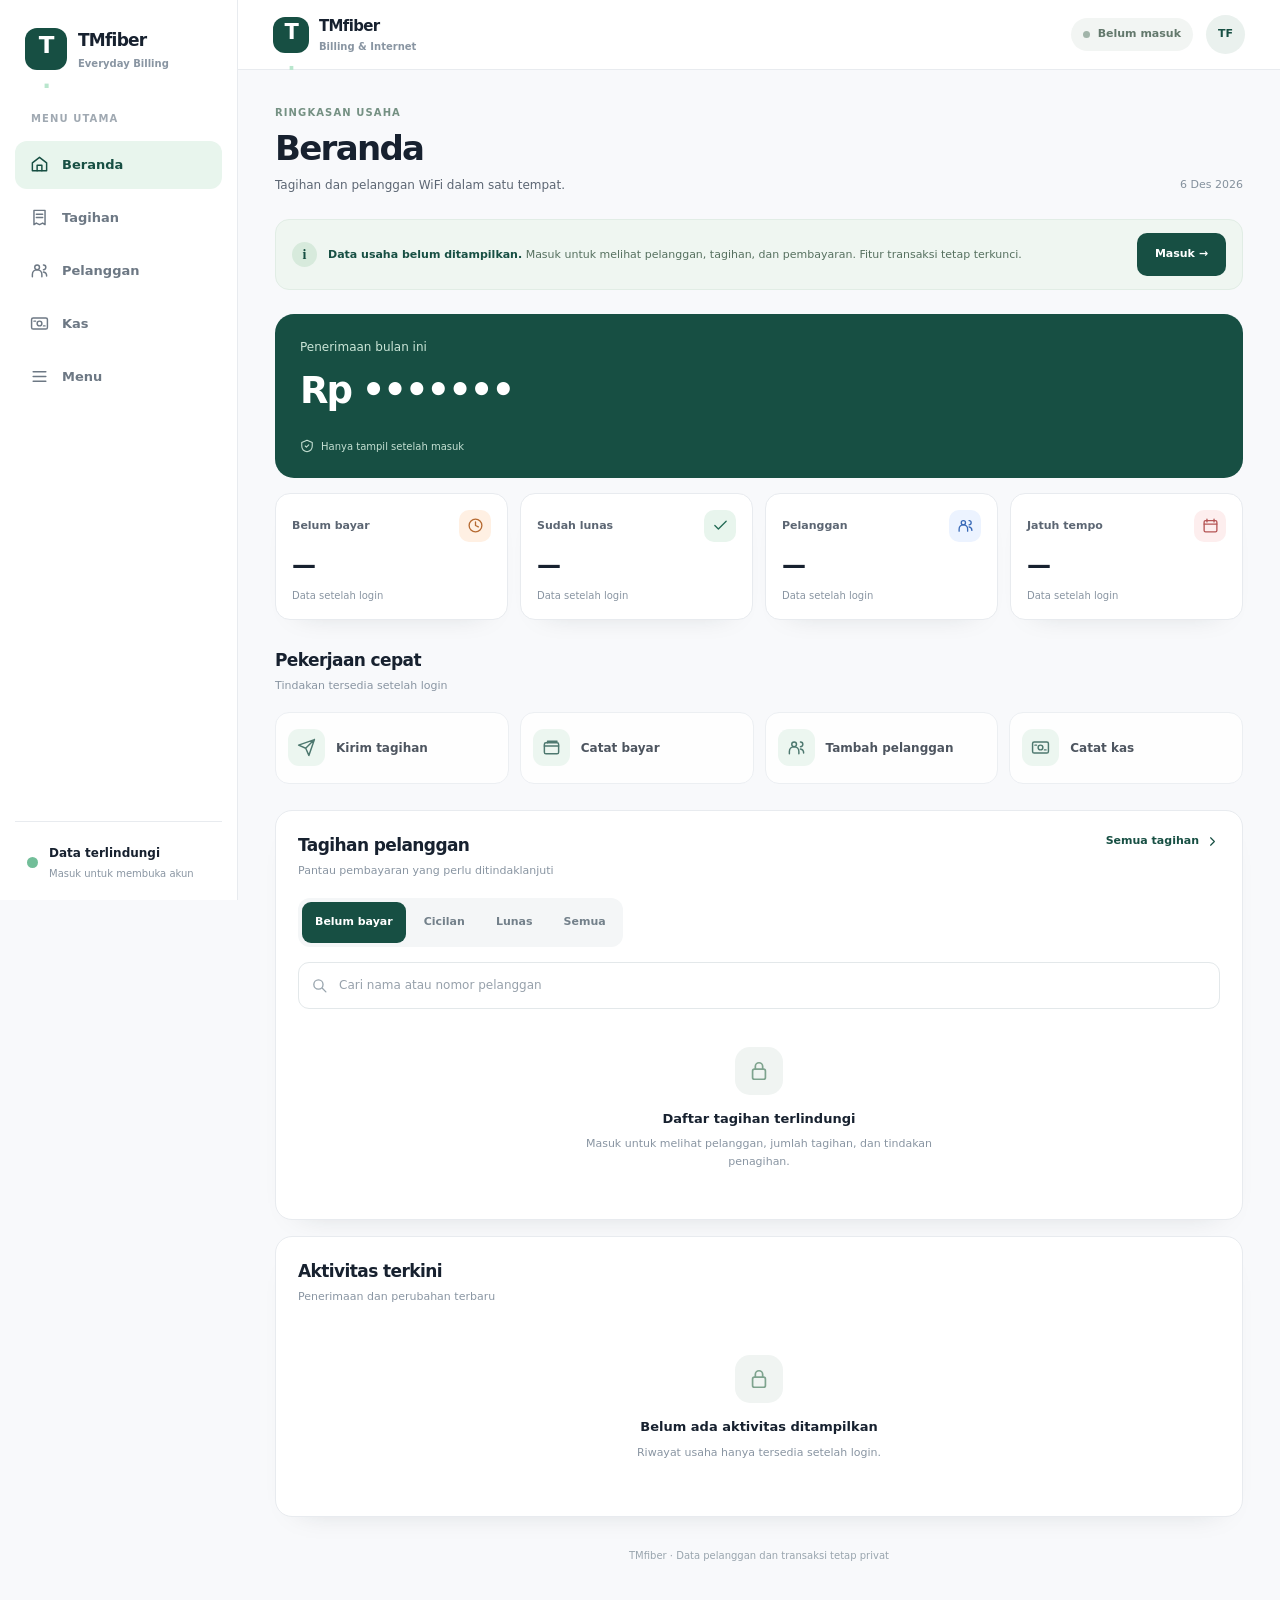
==== commit f634f929: "feat(ui): implement Everyday Billing V3 role-ready mobile workspace" ====
--- a/index.html
+++ b/index.html
@@ -3,59 +3,54 @@
 <head>
 <meta charset="utf-8">
 <meta name="viewport" content="width=device-width,initial-scale=1,viewport-fit=cover">
-<meta name="theme-color" content="#FAFAFC">
-<meta name="description" content="TMfiber — billing dan operasional WiFi dalam satu aplikasi.">
+<meta name="theme-color" content="#F8F9FB">
+<meta name="description" content="TMfiber — pelanggan, tagihan dan pembayaran WiFi dalam satu tempat.">
 <meta name="referrer" content="strict-origin-when-cross-origin">
-<meta http-equiv="Content-Security-Policy" content="default-src 'self'; script-src 'self'; style-src 'self' https://fonts.googleapis.com; font-src 'self' https://fonts.gstatic.com; img-src 'self' data:; connect-src 'self'; object-src 'none'; base-uri 'self'; form-action 'self'">
-<title>TMfiber · Billing WiFi</title>
+<meta http-equiv="Content-Security-Policy" content="default-src 'self'; script-src 'self'; style-src 'self'; img-src 'self' data:; connect-src 'self'; font-src 'self'; object-src 'none'; base-uri 'self'; form-action 'self'">
+<title>TMfiber · Everyday Billing</title>
 <link rel="icon" href="./assets/icon.svg" type="image/svg+xml">
 <link rel="manifest" href="./manifest.webmanifest">
-<link rel="preconnect" href="https://fonts.googleapis.com">
-<link rel="preconnect" href="https://fonts.gstatic.com" crossorigin>
-<link href="https://fonts.googleapis.com/css2?family=Geist:wght@400;500;600;700;800&family=Plus+Jakarta+Sans:wght@600;700;800&family=Instrument+Serif:ital@0;1&display=swap" rel="stylesheet">
 <link rel="stylesheet" href="./styles.css">
-
-
-
 <script type="module" src="./src/app.js"></script>
 </head>
 <body>
 <a class="skip" href="#mainContent">Langsung ke konten</a>
-<div class="shell portfolio-shell">
-  <div id="offlineNotice" class="connection-toast" role="status" aria-live="polite" hidden>Perangkat offline. Data pelanggan dan transaksi tidak tersedia.</div>
-  <aside class="sidebar" aria-label="Navigasi desktop">
-    <a class="brand" href="#beranda"><span class="brand-mark">T<span>.</span></span><span><b>TMfiber</b><small>Billing & Network</small></span></a>
-    <div class="work-label">MENU APLIKASI</div>
-    <nav id="sideNav" aria-label="Menu utama"></nav>
-    <div class="sidebar-footer"><span class="status-dot"></span><div><b>Mode aman</b><small>Data pribadi tidak dipublikasi</small></div></div>
-  </aside>
-  <div class="stage">
-    <header class="topbar">
-      <div class="mobile-brand" aria-hidden="true"><span>T<span class="accent-dot">.</span></span> TMfiber</div>
-      <div class="topbrand"><span class="mini-logo">T<span>.</span></span><div><strong>TMfiber</strong><small>Billing & Internet</small></div></div>
-      <div class="topright"><span class="connection-label">Belum terhubung</span><button type="button" id="accountButton" class="account" aria-label="Akses akun" title="Akses akun">TF</button></div>
-    </header>
-    <main id="mainContent">
-      <div class="hero"><div class="hero-decoration" aria-hidden="true"><i></i><i></i><i></i></div>
-        <div class="hero-inner">
-          <div class="hero-heading"><div><div id="pageEyebrow" class="eyebrow">WORKSPACE · TMFIBER</div><h1 id="pageTitle">Kelola WiFi dengan mudah.</h1><p id="pageDesc">Pelanggan, tagihan, dan pembayaran dalam satu tempat.</p></div><div class="hero-date" id="today"></div></div>
-          <div id="summary" class="summary" aria-label="Ringkasan pendapatan"></div>
-        </div>
-      </div>
-      <div class="content">
-        <div class="notice" role="status"><span class="notice-mark" aria-hidden="true">✳</span><p><strong>Akses data terkunci.</strong> Masuk sebagai petugas untuk melihat data pelanggan dan tagihan.</p><button type="button" id="openLogin">Masuk <span aria-hidden="true">→</span></button></div>
-        <section id="panel" aria-live="polite"></section>
-        <footer>TMfiber Billing <span>•</span> Privasi pelanggan dilindungi</footer>
-      </div>
-    </main>
-  </div>
-  <nav id="mobileNav" class="mobile-nav" aria-label="Navigasi bawah"></nav>
+<div class="shell">
+ <div id="offlineNotice" class="connection-toast" role="status" aria-live="polite" hidden>Perangkat sedang offline. Data usaha tidak tersedia.</div>
+ <aside class="sidebar" aria-label="Navigasi desktop">
+  <a class="brand" href="#beranda"><span class="brand-mark" aria-hidden="true">T<span>.</span></span><span><strong>TMfiber</strong><small>Everyday Billing</small></span></a>
+  <div class="work-label">MENU UTAMA</div>
+  <nav id="sideNav" aria-label="Menu utama"></nav>
+  <div class="sidebar-bottom"><span class="shield-mark" aria-hidden="true">●</span><div><b>Data terlindungi</b><small>Masuk untuk membuka akun</small></div></div>
+ </aside>
+ <div class="stage">
+  <header class="topbar">
+   <a class="mobile-brand" href="#beranda"><span class="mobile-mark" aria-hidden="true">T<span>.</span></span><span><strong>TMfiber</strong><small>Billing & Internet</small></span></a>
+   <div class="top-actions"><span class="connection-label"><span class="status-dot"></span> Belum masuk</span><button type="button" id="accountButton" class="account" aria-label="Masuk akun">TF</button></div>
+  </header>
+  <main id="mainContent">
+   <div class="content">
+    <section class="page-heading">
+     <div><p class="eyebrow" id="pageEyebrow">RINGKASAN USAHA</p><h1 id="pageTitle">Beranda</h1><p id="pageDesc">Tagihan dan pelanggan WiFi dalam satu tempat.</p></div>
+     <span id="today" class="today"></span>
+    </section>
+    <div class="notice" role="status"><span class="notice-icon" aria-hidden="true">i</span><p><strong>Data usaha belum ditampilkan.</strong> Masuk untuk melihat pelanggan, tagihan, dan pembayaran. Fitur transaksi tetap terkunci.</p><button id="openLogin" type="button">Masuk <span aria-hidden="true">→</span></button></div>
+    <section id="summary" class="summary" aria-label="Ringkasan data"></section>
+    <section id="panel" aria-live="polite"></section>
+    <footer class="footer">TMfiber · Data pelanggan dan transaksi tetap privat</footer>
+   </div>
+  </main>
+ </div>
+ <nav id="mobileNav" class="mobile-nav" aria-label="Navigasi bawah"></nav>
 </div>
 <dialog id="loginDialog" aria-labelledby="loginTitle">
-  <div class="login-head"><span class="login-logo">T<span>.</span></span><button id="closeLogin" type="button" class="dialog-close" aria-label="Tutup dialog">×</button></div>
-  <div class="login-body">
-    <span class="eyebrow">AKSES PETUGAS</span><h2 id="loginTitle">Masuk ke TMfiber</h2><p>Gunakan nomor WhatsApp terdaftar setelah verifikasi login backend selesai.</p>
-    <form method="dialog"><label for="phone">Nomor WhatsApp</label><div class="number-field"><span>+62</span><input id="phone" type="tel" placeholder="812xxxxxxxx" autocomplete="tel" inputmode="numeric" disabled></div><button class="action-primary" disabled type="button">Kirim kode OTP</button><small>Login belum diaktifkan. Tidak ada nomor atau OTP yang diproses.</small></form>
-  </div>
+ <header class="dialog-header"><span class="dialog-logo">T<span>.</span></span><button id="closeLogin" class="dialog-close" type="button" aria-label="Tutup login">×</button></header>
+ <div class="dialog-body">
+  <p class="eyebrow">AKSES PETUGAS</p>
+  <h2 id="loginTitle">Masuk ke TMfiber</h2>
+  <p>Masuk menggunakan WhatsApp terdaftar setelah autentikasi backend selesai diuji.</p>
+  <form method="dialog"><label for="phone">Nomor WhatsApp</label><div class="phone-field"><span>+62</span><input id="phone" type="tel" inputmode="numeric" autocomplete="tel" placeholder="812xxxxxxxx" disabled></div><button class="solid-button" type="button" disabled>Kirim kode OTP</button><small>Login belum diaktifkan. Nomor dan OTP tidak dikirim atau disimpan.</small></form>
+ </div>
 </dialog>
-</body></html>+</body>
+</html>
--- a/styles.css
+++ b/styles.css
@@ -1,43 +1,22 @@
-/*
- * TMfiber • Linggau AI Studio Portfolio Adaptation V2.2
- * Visual foundation read from cuan74468-ux/cuan74468-ux.github.io/css/style.css
- * Original operational components. No code/assets/backend data copied from portfolio.
- */
-:root{color-scheme:light;--paper:#FAFAFC;--paper2:#F2F2F7;--ink:#15161C;--ink2:#4A4D5A;--ink3:#868A99;--line:rgba(21,22,28,.09);--white:#fff;--sun:#FFD25E;--rose:#FF8FC4;--sky:#5EC4FF;--lilac:#B9A3FF;--mint:#77DDB6;--blue:#2F6BFF;--body:'Geist','Segoe UI',system-ui,sans-serif;--head:'Plus Jakarta Sans','Geist','Segoe UI',system-ui,sans-serif;--serif:'Instrument Serif',Georgia,serif;--max:1190px;color:var(--ink);background:var(--paper)}
-*,*:before,*:after{box-sizing:border-box}html{scroll-behavior:smooth}body{margin:0;min-width:280px;background:var(--paper);font:15px/1.6 var(--body);color:var(--ink);-webkit-font-smoothing:antialiased}button,input{font:inherit}button{cursor:pointer}button:disabled{cursor:not-allowed}a{text-decoration:none;color:inherit}svg{width:20px;height:20px;flex:none}button:focus-visible,a:focus-visible,input:focus-visible{outline:3px solid var(--blue);outline-offset:3px}.skip{position:fixed;top:-100px;left:15px;z-index:90;background:#fff;border:1px solid var(--line);padding:12px;border-radius:20px}.skip:focus{top:10px}.sr-only{position:absolute;width:1px;height:1px;margin:-1px;overflow:hidden;clip:rect(0,0,0,0);white-space:nowrap}
-.portfolio-shell{min-height:100vh}.sidebar{display:none}.stage{width:100%;min-height:100vh}.topbar{position:fixed;top:16px;left:50%;transform:translateX(-50%);z-index:29;display:flex;align-items:center;justify-content:space-between;gap:9px;width:min(1190px,calc(100vw - 36px));height:58px;border:0;border-radius:999px;background:transparent;box-shadow:none;padding:6px 0;pointer-events:none}.topbar .mobile-brand,.topbar .topright{pointer-events:auto}.mobile-brand{display:flex;align-items:center;gap:7px;white-space:nowrap;font-family:var(--head);font-weight:800;font-size:14px;letter-spacing:-.04em}.mobile-brand>span{font-size:22px;font-weight:800}.accent-dot{color:var(--blue)}.topbrand{display:none}.topright{display:flex;align-items:center;gap:8px}.connection-label{font-size:10px;font-weight:600;color:#777c8a;background:#f4f5f8;border-radius:999px;padding:10px 13px;white-space:nowrap}.account{width:39px;height:39px;border:0;border-radius:50%;background:var(--ink);color:#fff;font-size:11px;font-weight:800}.mobile-nav{position:fixed;z-index:31;top:19px;left:50%;transform:translateX(-50%);display:flex;align-items:center;gap:1px;padding:5px;border:1px solid var(--line);border-radius:999px;background:rgba(255,255,255,.9);box-shadow:0 8px 26px -18px #15161c47;backdrop-filter:blur(12px)}.mobile-nav a{padding:9px 13px;border-radius:999px;display:flex;align-items:center;justify-content:center;gap:7px;font-size:12px;color:var(--ink2);font-weight:600;white-space:nowrap}.mobile-nav a svg{display:none}.mobile-nav a.active{background:#f2f2f7;color:var(--ink);box-shadow:inset 0 0 0 1px var(--line)}
-/* Header/editorial title */
-.hero{position:relative;isolation:isolate;overflow:hidden;padding-top:141px}.hero:before{content:"";position:absolute;z-index:-2;inset:0 0 auto;height:460px;background:repeating-linear-gradient(135deg,rgba(21,22,28,.028) 0 1px,transparent 1px 11px);mask-image:radial-gradient(ellipse 72% 72% at 50% 28%,black,transparent)}.hero-decoration{position:absolute;z-index:-1;inset:0;pointer-events:none}.hero-decoration i{position:absolute;display:block;border-radius:50%;filter:blur(45px);opacity:.20}.hero-decoration i:nth-child(1){width:300px;height:260px;background:var(--sun);top:-110px;left:-95px}.hero-decoration i:nth-child(2){width:290px;height:270px;background:var(--rose);top:-110px;right:-100px}.hero-decoration i:nth-child(3){width:330px;height:210px;background:var(--sky);top:110px;left:43%}.hero-inner{max-width:var(--max);margin:0 auto;padding:0 30px 23px}.hero-heading{text-align:center}.eyebrow{display:inline-flex;align-items:center;padding:8px 15px;border-radius:999px;background:#fff;border:1px solid var(--line);color:var(--ink2);font-size:10px;letter-spacing:.1em;font-weight:800;margin:0 0 22px}.hero h1{font-family:var(--head);font-size:clamp(34px,5.2vw,65px);line-height:1.12;letter-spacing:-.06em;font-weight:750;max-width:920px;margin:0 auto 18px;text-wrap:balance}.hero h1:after{content:"";display:block;width:92px;height:6px;background:var(--sun);border-radius:999px;margin:22px auto 0;transform:rotate(-2deg)}.hero p{font-size:clamp(13px,1.5vw,17px);line-height:1.7;color:var(--ink2);margin:0 auto;max-width:550px}.hero-date{display:none}.summary{margin-top:40px}
-.stats{display:grid;grid-template-columns:repeat(4,minmax(0,1fr));gap:13px}.stat{background:rgba(255,255,255,.94);border:1px solid var(--line);border-radius:22px;padding:23px 22px;min-height:164px;display:flex;flex-direction:column;gap:13px;box-shadow:0 15px 30px -27px rgba(21,22,28,.23)}.stat-top{display:flex;align-items:flex-start;justify-content:space-between;gap:6px}.stat-label{font-size:12px;font-weight:700;color:var(--ink2)}.stat-icon{width:39px;height:39px;border-radius:13px;background:#e6efff;color:var(--blue);display:grid;place-items:center}.stat-icon svg{width:19px;height:19px}.stat.amber .stat-icon{background:#fff1bf;color:#9a6815}.stat.teal .stat-icon{background:#dcf7ec;color:#16875c}.stat.violet .stat-icon{background:#eee8ff;color:#7052b4}.stat-value{font-family:var(--head);font-size:33px;font-weight:800;letter-spacing:-.06em;line-height:1}.stat-caption{font-size:11px;color:var(--ink3);margin-top:auto}
-.content{max-width:var(--max);padding:12px 30px 55px;margin:0 auto}.notice{display:flex;gap:12px;align-items:center;padding:16px 19px;background:#fff;border:1px solid var(--line);border-radius:18px;margin-bottom:37px}.notice-mark{width:34px;height:34px;border-radius:50%;display:grid;place-items:center;background:#fff3c8;color:#9b7219;flex:none;font-size:18px}.notice p{font-size:12px;color:var(--ink2);line-height:1.6;margin:0;flex:1}.notice strong{color:var(--ink)}.notice button{border:0;border-radius:999px;min-height:44px;padding:0 20px;background:var(--ink);color:#fff;font-weight:700;font-size:12px;white-space:nowrap}
-.quick-section{margin-bottom:39px}.section-line{display:flex;align-items:center;justify-content:space-between;gap:15px;margin-bottom:18px}.section-line h2{font:750 23px/1.25 var(--head);letter-spacing:-.045em;margin:0}.section-line small{font-size:11px;color:var(--ink3)}.quick-grid{display:grid;grid-template-columns:repeat(4,minmax(0,1fr));gap:12px}.quick-action{display:flex;align-items:flex-start;flex-direction:column;justify-content:space-between;gap:17px;padding:23px;min-height:146px;border:1px solid var(--line);border-radius:20px;background:#fff;text-align:left;font-size:13px;color:var(--ink);font-weight:750}.quick-action:nth-child(1){background:#eaf3ff}.quick-action:nth-child(2){background:#fff4cb}.quick-action:nth-child(3){background:#e5f8ef}.quick-action:nth-child(4){background:#f1ebff}.quick-action:disabled{opacity:1}.quick-icon{width:40px;height:40px;border-radius:13px;background:#ffffffbd;display:grid;place-items:center;color:var(--ink)}.quick-icon svg{width:21px;height:21px}.quick-action>span:nth-child(2){line-height:1.3}.quick-action small{color:var(--ink3);font-size:10px;font-weight:500;margin-top:auto}
-.bill-section,.sheet,.setting-list{background:#fff;border:1px solid var(--line);border-radius:23px;padding:25px;min-width:0}.section-line .tiny-lock{display:inline-flex;gap:5px;align-items:center;background:#f3f4f7;padding:8px 12px;font-size:11px;color:var(--ink2);border-radius:999px}.tiny-lock svg{width:15px;height:15px}.filter-tabs{display:flex;gap:5px;background:#f4f5f8;border-radius:999px;padding:5px;margin:20px 0 17px;width:fit-content;max-width:100%}.filter{min-height:42px;background:transparent;border:0;border-radius:999px;color:var(--ink2);font-size:12px;font-weight:600;padding:9px 18px}.filter.selected{background:var(--ink);color:#fff}.search-box{display:flex;align-items:center;gap:10px;background:#fbfbfd;border:1px solid #e4e5ed;border-radius:13px;min-height:50px;padding:0 16px;color:#9da1ae;min-width:0;flex:1}.search-box svg{width:18px;height:18px}.search-box input{width:100%;border:0;background:transparent;outline:0;font-size:13px;color:var(--ink);min-width:0}.search-box input::placeholder{color:#a2a5ae}.empty{min-height:204px;display:flex;align-items:center;flex-direction:column;justify-content:center;text-align:center;padding:25px 14px}.empty-illustration{width:49px;height:49px;background:#f5f5fa;border-radius:15px;color:#8c90a2;display:grid;place-items:center;margin-bottom:13px}.empty h3{font:700 16px var(--head);margin:0 0 9px}.empty p{font-size:12px;color:var(--ink3);max-width:370px;line-height:1.7;margin:0}.sheet-head{display:flex;align-items:center;justify-content:space-between;gap:15px;margin-bottom:24px}.sheet-head h2{font:700 22px var(--head);letter-spacing:-.04em;margin:0 0 8px}.sheet-head p{font-size:12px;color:var(--ink3);margin:0}.list-tools{display:flex;gap:11px}.small-primary{display:flex;align-items:center;gap:6px;padding:0 15px;min-height:48px;background:#f3f4f7;border:1px solid #e9eaf0;border-radius:12px;color:#888c98;font-size:12px;font-weight:600;white-space:nowrap}.small-primary svg{width:15px;height:15px}.setting-list{padding:4px 24px}.setting-item{display:flex;align-items:center;gap:15px;border-bottom:1px solid var(--line);padding:21px 0}.setting-item:last-child{border:0}.setting-icon{width:42px;height:42px;display:grid;place-items:center;background:#f4f4f9;color:var(--ink2);border-radius:13px}.setting-item>div{flex:1;min-width:0}.setting-item h2{margin:0 0 5px;font-size:13px}.setting-item p{font-size:11px;color:var(--ink3);margin:0}.state{background:#f4f4f8;border-radius:999px;padding:7px 10px;font-size:10px;color:var(--ink3);white-space:nowrap}
-.menu-screen{display:grid;gap:30px}.menu-help{font-size:13px;color:var(--ink2);margin:0}.menu-group h2{font:700 12px var(--head);letter-spacing:.08em;color:var(--ink3);margin:0 0 13px}.menu-grid{display:grid;grid-template-columns:repeat(2,minmax(0,1fr));gap:13px}.menu-tile{display:flex;align-items:center;gap:15px;padding:17px;border:1px solid var(--line);background:#fff;border-radius:18px;min-height:85px}.menu-tile-icon{width:42px;height:42px;display:grid;place-items:center;background:#f4f5fa;border-radius:13px;color:var(--ink2)}.menu-tile>span:nth-child(2){min-width:0;flex:1}.menu-tile strong{font-size:13px;display:block;margin-bottom:5px}.menu-tile small{font-size:11px;color:var(--ink3);line-height:1.5;display:block}.menu-chevron{font-size:22px;color:var(--ink3)}.compact-summary{display:flex;align-items:center;gap:13px;background:#fff;border:1px solid var(--line);border-radius:18px;padding:20px}.compact-summary svg{color:var(--blue)}.compact-summary strong{font-size:14px}.compact-summary p{font-size:12px;color:var(--ink3);margin:4px 0 0}.content footer{font-size:11px;text-align:center;color:var(--ink3);padding-top:35px}
-.connection-toast{position:fixed;top:12px;left:50%;transform:translateX(-50%);z-index:60;max-width:94vw;padding:12px 18px;background:var(--ink);color:white;border-radius:999px;font-size:12px}.connection-toast[hidden]{display:none}
-dialog{background:#fff;color:var(--ink);border:1px solid var(--line);border-radius:24px;width:min(430px,calc(100vw - 28px));max-height:calc(100dvh - 36px);overflow:auto;padding:0;box-shadow:0 35px 100px -30px #15161c6c}dialog::backdrop{background:#15161c75}.login-head{display:flex;align-items:center;justify-content:space-between;padding:24px 27px 0}.login-logo{display:grid;place-items:center;width:48px;height:48px;background:var(--ink);color:#fff;border-radius:15px;font-size:25px;font-weight:800}.login-logo span{color:var(--sun)}.dialog-close{border:0;border-radius:50%;width:39px;height:39px;background:#f4f5f9;color:var(--ink3);font-size:23px}.login-body{padding:24px 27px 30px}.login-body .eyebrow{margin:0 0 10px}.login-body h2{font:700 27px var(--head);letter-spacing:-.05em;margin:0 0 9px}.login-body p{font-size:13px;color:var(--ink2);margin:0 0 24px;line-height:1.65}.login-body label{display:block;font-size:12px;font-weight:700;margin-bottom:10px}.number-field{border:1px solid #e2e4eb;background:#fafafd;border-radius:12px;min-height:49px;display:flex;align-items:center;overflow:hidden}.number-field span{padding:0 14px;color:var(--ink2);font-weight:700;border-right:1px solid var(--line)}.number-field input{min-width:0;flex:1;padding:12px;border:0;background:transparent;font-size:16px}.action-primary{width:100%;min-height:51px;border:0;border-radius:13px;background:var(--ink);color:#fff;margin-top:15px;font-weight:700}.action-primary:disabled{opacity:.38}.login-body small{display:block;text-align:center;color:var(--ink3);font-size:10px;line-height:1.55;margin-top:17px}
-@media(min-width:930px){.hero-inner{padding-inline:30px}.hero h1{max-width:750px}.notice{margin-top:12px}}
-@media(max-width:900px){.mobile-nav a{padding-inline:8px;font-size:11px}.topbar{top:13px;max-width:calc(100vw - 22px)}.hero{padding-top:124px}.stats{grid-template-columns:repeat(2,minmax(0,1fr))}.quick-grid{gap:9px}}
+/* Everyday Billing V3 — single operational design system, no legacy theme layers */
+:root{color-scheme:light;--bg:#F8F9FB;--surface:#fff;--surface2:#F3F5F7;--ink:#17212F;--sub:#5C6673;--muted:#8995A2;--line:#E8EBEF;--green:#174F43;--green2:#236B55;--greenlight:#E8F5ED;--amber:#B66A31;--amberlight:#FFF0E3;--blue:#3869B7;--bluelight:#ECF3FF;--red:#B45454;--redlight:#FDEEEE;--shadow:0 14px 30px -26px rgba(22,37,40,.25);--font:Inter,'Segoe UI',system-ui,-apple-system,sans-serif;font-family:var(--font);background:var(--bg);color:var(--ink)}
+*,*:before,*:after{box-sizing:border-box}html{scroll-behavior:smooth}body{margin:0;min-width:280px;background:var(--bg);font:14px/1.5 var(--font);color:var(--ink);-webkit-font-smoothing:antialiased}a{color:inherit;text-decoration:none}button,input{font:inherit}button{cursor:pointer}button:disabled{cursor:not-allowed}svg{width:20px;height:20px;flex:none}a:focus-visible,button:focus-visible,input:focus-visible{outline:3px solid var(--green2);outline-offset:3px}.skip{position:fixed;left:12px;top:-100px;background:#fff;padding:12px 16px;border-radius:12px;z-index:100}.skip:focus{top:10px}.sr-only{position:absolute;width:1px;height:1px;padding:0;margin:-1px;overflow:hidden;clip:rect(0,0,0,0);white-space:nowrap;border:0}
+.shell{display:flex;min-height:100vh}.sidebar{width:238px;flex:none;height:100vh;position:sticky;top:0;background:#fff;border-right:1px solid var(--line);padding:28px 15px 19px;display:flex;flex-direction:column}.brand{display:flex;align-items:center;gap:11px;margin:0 10px 40px}.brand-mark,.mobile-mark,.dialog-logo{display:grid;place-items:center;background:var(--green);color:white;border-radius:12px;font-weight:850;letter-spacing:-.055em}.brand-mark{width:42px;height:42px;font-size:23px}.brand-mark span,.mobile-mark span,.dialog-logo span{color:#B9E6CD}.brand strong,.mobile-brand strong{font-size:17px;letter-spacing:-.045em;font-weight:800;display:block}.brand small,.mobile-brand small{display:block;color:var(--muted);font-size:10px;font-weight:550;margin-top:2px}.work-label{padding-left:16px;font-size:10px;color:#A0A9B2;letter-spacing:.11em;font-weight:800;margin-bottom:15px}.sidebar nav{display:grid;gap:5px}.sidebar nav a{display:flex;align-items:center;gap:13px;min-height:48px;padding:12px 15px;border-radius:12px;color:#6D7884;font-weight:650;font-size:13px}.sidebar nav a svg{width:19px;height:19px}.sidebar nav a:hover{background:#F5F8F6;color:var(--green)}.sidebar nav a.active{background:var(--greenlight);color:var(--green);font-weight:800}.sidebar-bottom{border-top:1px solid var(--line);margin-top:auto;padding:22px 12px 0;display:flex;align-items:center;gap:11px}.shield-mark{width:11px;height:11px;border-radius:50%;background:#72BE99;font-size:0;flex:none}.sidebar-bottom b{display:block;font-size:12px}.sidebar-bottom small{display:block;margin-top:4px;color:var(--muted);font-size:10px}.stage{flex:1;min-width:0}.topbar{display:flex;align-items:center;justify-content:space-between;padding:0 35px;height:70px;background:rgba(255,255,255,.94);border-bottom:1px solid var(--line)}.mobile-brand{display:flex;align-items:center;gap:10px}.mobile-mark{width:36px;height:36px;font-size:21px}.mobile-brand strong{font-size:15px}.top-actions{display:flex;align-items:center;gap:13px}.connection-label{display:inline-flex;align-items:center;gap:8px;background:#F2F5F3;color:#63786C;padding:8px 12px;border-radius:999px;font-size:11px;font-weight:700}.status-dot{width:7px;height:7px;background:#A2B5AA;border-radius:50%}.account{border:0;background:#EAF1EE;color:var(--green);width:39px;height:39px;border-radius:50%;font-size:11px;font-weight:850}
+.content{max-width:1240px;margin:auto;padding:35px 37px 40px}.page-heading{display:flex;align-items:flex-end;justify-content:space-between;gap:20px;margin-bottom:25px}.eyebrow{color:#759183;font-size:10px;font-weight:800;letter-spacing:.11em;margin:0 0 8px}.page-heading h1{font-weight:800;letter-spacing:-.05em;font-size:clamp(26px,2.7vw,34px);margin:0 0 7px;line-height:1.2}.page-heading p:not(.eyebrow){color:var(--sub);font-size:12px;margin:0}.today{color:#84919D;font-size:11px;white-space:nowrap}.notice{display:flex;gap:11px;align-items:center;padding:13px 16px;background:#EFF6F1;border:1px solid #E1EDE5;border-radius:14px;margin-bottom:24px}.notice-icon{display:grid;place-items:center;border-radius:50%;width:25px;height:25px;background:#D7EADC;color:var(--green);font-family:Georgia,serif;font-weight:800;flex:none}.notice p{font-size:11px;color:#56705F;line-height:1.55;margin:0;flex:1}.notice strong{color:var(--green)}.notice button{border:0;border-radius:10px;min-height:43px;padding:0 18px;background:var(--green);color:#fff;font-size:11px;font-weight:750;white-space:nowrap}
+.summary{margin-bottom:28px}.summary:empty{display:none}.summary-wrap{display:grid;gap:15px}.featured-balance{background:var(--green);border-radius:19px;padding:24px 25px;color:white;display:flex;flex-direction:column;gap:13px;min-height:164px}.featured-balance>span{color:#CBE6D8;font-size:12px}.featured-balance strong{font-size:clamp(28px,3vw,37px);font-weight:800;letter-spacing:-.055em;line-height:1.2}.balance-bottom{display:flex;align-items:center;gap:7px;color:#C5E0D3;font-size:10px;margin-top:auto}.balance-bottom svg{width:14px;height:14px}.kpi-grid{display:grid;grid-template-columns:repeat(4,minmax(0,1fr));gap:12px}.kpi-grid.standalone{margin-top:6px}.kpi{border:1px solid var(--line);background:#fff;border-radius:15px;padding:16px;display:flex;flex-direction:column;min-height:125px;gap:11px;box-shadow:var(--shadow)}.kpi-top{display:flex;align-items:center;justify-content:space-between;gap:5px;font-size:11px;color:var(--sub);font-weight:650}.kpi-icon{width:32px;height:32px;display:grid;place-items:center;border-radius:10px}.kpi-icon svg{width:17px;height:17px}.kpi.warning .kpi-icon{background:var(--amberlight);color:var(--amber)}.kpi.success .kpi-icon{background:var(--greenlight);color:var(--green2)}.kpi.blue .kpi-icon{background:var(--bluelight);color:var(--blue)}.kpi.danger .kpi-icon{background:var(--redlight);color:var(--red)}.kpi.neutral .kpi-icon{background:#F0F2F5;color:#64748B}.kpi strong{font-size:24px;letter-spacing:-.04em;line-height:1;font-weight:800}.kpi small{color:var(--muted);font-size:10px;margin-top:auto}
+.section-head{display:flex;align-items:flex-start;justify-content:space-between;gap:12px;margin-bottom:17px}.section-head h2{font-size:17px;letter-spacing:-.035em;margin:0 0 5px;font-weight:800}.section-head p{font-size:11px;color:var(--muted);margin:0;line-height:1.5}.quick-section{margin-bottom:26px}.quick-grid{display:grid;grid-template-columns:repeat(4,minmax(0,1fr));gap:11px}.quick-action{display:flex;align-items:center;gap:11px;border-radius:14px;padding:15px 12px;background:#fff;border:1px solid var(--line);font-size:12px;text-align:left;min-height:72px;color:var(--ink);font-weight:700}.quick-action:disabled{opacity:.76}.quick-icon{background:var(--greenlight);color:var(--green);width:37px;height:37px;border-radius:11px;display:grid;place-items:center}.quick-icon svg{width:19px;height:19px}
+.panel{background:#fff;border:1px solid var(--line);border-radius:17px;padding:22px;min-width:0;box-shadow:var(--shadow)}.panel .section-head{margin-bottom:18px}.text-link,.related-route a{display:inline-flex;align-items:center;gap:6px;font-size:11px;font-weight:750;color:var(--green)}.text-link svg,.related-route svg{width:15px;height:15px}.secondary-row{margin-top:16px}.filter-tabs{display:flex;gap:5px;overflow-x:auto;margin:0 0 15px;padding:4px;background:#F4F6F7;border-radius:12px;max-width:100%;width:max-content;scrollbar-width:none}.filter-tabs::-webkit-scrollbar{display:none}.filter{white-space:nowrap;min-height:41px;border:0;background:transparent;color:#73808A;padding:7px 13px;border-radius:9px;font-size:11px;font-weight:700}.filter.selected{background:var(--green);color:#fff}.toolbar{display:flex;align-items:center;gap:10px;margin-bottom:13px}.search-box{min-height:47px;display:flex;align-items:center;gap:9px;border:1px solid #E3E8EA;border-radius:11px;padding:0 12px;background:#fff;flex:1;min-width:0;color:#98A4AD}.search-box svg{width:17px;height:17px}.search-box input{border:0;outline:none;background:transparent;color:var(--ink);font-size:12px;width:100%;min-width:0}.search-box input::placeholder{color:#97A1AB}.outline-button{display:inline-flex;align-items:center;justify-content:center;gap:7px;min-height:46px;border-radius:11px;background:#EAF3ED;border:0;color:#5A8570;font-size:11px;font-weight:700;padding:0 13px;white-space:nowrap}.outline-button svg{width:16px;height:16px}.data-column-hint{background:#F7F9FA;border-block:1px solid var(--line);color:#89949C;font-size:10px;letter-spacing:.01em;padding:12px 14px;margin-inline:-22px}.empty{min-height:170px;display:flex;align-items:center;justify-content:center;flex-direction:column;text-align:center;padding:25px 12px}.empty-icon{display:grid;place-items:center;width:48px;height:48px;background:#F0F4F2;color:#7EA38E;border-radius:15px;margin-bottom:14px}.empty-icon svg{width:22px;height:22px}.empty h3{font-size:13px;margin:0 0 7px;font-weight:800}.empty p{max-width:350px;color:var(--muted);font-size:11px;line-height:1.65;margin:0}.related-route{border-top:1px solid var(--line);padding-top:14px;margin-top:5px}
+.menu-layout{display:grid;gap:25px}.menu-section h2{font-size:13px;margin:0 0 11px;color:#6E7881;font-weight:800}.menu-list{display:grid;grid-template-columns:repeat(2,minmax(0,1fr));gap:11px}.menu-tile{display:flex;align-items:center;gap:12px;background:#fff;border:1px solid var(--line);border-radius:14px;padding:15px;min-width:0}.menu-icon,.detail-icon,.setting-icon{width:39px;height:39px;display:grid;place-items:center;background:#ECF5F0;border-radius:12px;color:var(--green);flex:none}.menu-icon svg,.detail-icon svg,.setting-icon svg{width:19px;height:19px}.menu-tile>span:nth-child(2){min-width:0;flex:1}.menu-tile strong,.detail-row strong,.setting-row strong{display:block;font-size:12px;font-weight:750}.menu-tile small,.detail-row small,.setting-row small{display:block;font-size:10px;color:var(--muted);margin-top:4px;line-height:1.45}.menu-tile>svg{color:#ABB4BC;width:15px;height:15px}.detail-rows,.settings-list{display:grid}.detail-row,.setting-row{display:flex;align-items:center;gap:12px;padding:17px 0;border-bottom:1px solid var(--line);min-width:0}.detail-row:last-child,.setting-row:last-child{border-bottom:0}.detail-row>div,.setting-row>div{flex:1;min-width:0}.pill{border-radius:999px;font-size:9px;font-weight:750;padding:6px 9px;white-space:nowrap;background:#F1F4F6;color:#778491}.pill.success{background:var(--greenlight);color:var(--green)}.pill.warning{background:var(--amberlight);color:var(--amber)}.portal-note{display:flex;gap:13px;align-items:flex-start;border-radius:13px;background:#F0F7F3;padding:17px;color:var(--green)}.portal-note svg{width:23px;height:23px}.portal-note strong{font-size:12px}.portal-note p{font-size:11px;color:#648073;line-height:1.6;margin:6px 0 0}.footer{text-align:center;font-size:10px;color:#99A5AE;padding:31px 0 8px}
+.mobile-nav{display:none}.connection-toast{position:fixed;z-index:99;left:50%;top:10px;transform:translateX(-50%);background:var(--ink);color:white;padding:12px 16px;border-radius:10px;max-width:94vw;text-align:center;font-size:11px}.connection-toast[hidden]{display:none}
+dialog{border:1px solid var(--line);padding:0;border-radius:20px;background:#fff;color:var(--ink);width:min(420px,calc(100vw - 28px));max-height:calc(100dvh - 35px);overflow:auto;box-shadow:0 28px 80px #192f283b}dialog::backdrop{background:#0A241D88}.dialog-header{display:flex;justify-content:space-between;align-items:center;padding:26px 25px 0}.dialog-logo{width:49px;height:49px;font-size:24px}.dialog-close{border:0;width:40px;height:40px;border-radius:50%;background:#F4F6F7;color:#849099;font-size:24px}.dialog-body{padding:22px 25px 28px}.dialog-body h2{font-size:25px;letter-spacing:-.05em;margin:4px 0 9px}.dialog-body>p:not(.eyebrow){font-size:12px;color:var(--sub);line-height:1.65;margin:0 0 22px}.dialog-body label{display:block;font-size:12px;font-weight:700;margin-bottom:9px}.phone-field{display:flex;align-items:center;border:1px solid #DDE5E1;border-radius:11px;overflow:hidden;min-height:48px;background:#FCFDFC}.phone-field span{padding:0 13px;border-right:1px solid var(--line);color:var(--green);font-weight:800}.phone-field input{background:transparent;border:0;padding:12px;min-width:0;flex:1;font-size:16px}.solid-button{width:100%;min-height:49px;border:0;border-radius:11px;background:var(--green);color:#fff;font-weight:800;margin-top:15px}.solid-button:disabled{background:#AFBFB5;color:#fff}.dialog-body small{display:block;margin-top:16px;text-align:center;font-size:10px;color:var(--muted);line-height:1.5}
+@media(max-width:1120px){.sidebar{width:215px}.content{padding:29px 24px 35px}.topbar{padding:0 24px}.kpi-grid{gap:9px}.quick-grid{gap:9px}.quick-action{padding:12px 9px;font-size:11px}}
 @media(max-width:760px){
- .topbar{top:10px;height:55px;width:calc(100% - 26px);justify-content:space-between;padding:6px 8px 6px 15px;background:rgba(255,255,255,.93);border:1px solid var(--line);box-shadow:0 10px 35px -20px #15161c50;backdrop-filter:blur(16px)}
- .mobile-brand{font-size:12px}.mobile-brand>span{font-size:21px}
- .mobile-nav{top:auto;bottom:calc(9px + env(safe-area-inset-bottom));left:12px;right:12px;transform:none;justify-content:space-around;padding:6px;background:rgba(255,255,255,.97);border:1px solid var(--line);border-radius:999px;box-shadow:0 10px 34px -13px #15161c42}
- .mobile-nav a{font-size:10px;flex-direction:column;gap:5px;flex:1;padding:8px 2px;min-height:52px;border-radius:999px}
- .mobile-nav a svg{display:block;width:20px;height:20px}
- .mobile-nav a.active{background:var(--ink);color:#fff}
- .connection-label{display:none}
- .account{width:39px;height:39px}
- .hero{padding-top:115px}
- .hero-inner{padding:0 17px 17px}.hero h1{font-size:clamp(32px,8.5vw,43px);max-width:15ch;margin-bottom:13px}.hero h1:after{width:67px;height:5px;margin:15px auto 0}
- .eyebrow{font-size:9px;margin-bottom:14px}
- .hero p{font-size:12px;max-width:34ch}.summary{margin-top:26px}
- .stats{gap:10px}.stat{min-height:126px;border-radius:17px;padding:15px;gap:7px}.stat-label{font-size:10px}.stat-icon{width:30px;height:30px;border-radius:10px}.stat-icon svg{width:17px;height:17px}.stat-value{font-size:26px}.stat-caption{font-size:10px}
- .content{padding:6px 15px calc(110px + env(safe-area-inset-bottom))}
- .notice{padding:12px 13px;gap:9px;margin-bottom:28px;border-radius:16px}.notice-mark{width:30px;height:30px;font-size:15px}.notice p{font-size:10px}.notice button{min-height:39px;padding:0 13px;font-size:10px}
- .section-line h2{font-size:19px}.quick-section{margin-bottom:27px}.quick-grid{grid-template-columns:repeat(4,minmax(0,1fr));gap:8px}.quick-action{min-height:110px;padding:12px 8px;border-radius:17px;gap:7px;align-items:center;text-align:center;font-size:10px}.quick-icon{width:36px;height:36px}.quick-icon svg{width:19px;height:19px}.quick-action small{font-size:9px}
- .bill-section,.sheet,.setting-list{padding:17px;border-radius:19px}.filter-tabs{width:100%;padding:4px}.filter{min-width:0;flex:1;padding:9px 5px;font-size:10px}.search-box{min-height:48px}.empty{min-height:177px;padding:22px 7px}
- .sheet-head h2{font-size:19px}.list-tools{flex-wrap:wrap}.small-primary{width:100%;justify-content:center}
- .menu-grid{grid-template-columns:1fr;gap:9px}.menu-tile{padding:13px;min-height:75px}.setting-item{gap:10px}.state{font-size:9px}
- .connection-toast{top:auto;bottom:calc(94px + env(safe-area-inset-bottom));border-radius:12px;width:calc(100% - 24px);font-size:11px}
+ .sidebar{display:none}.stage{width:100%}.topbar{height:61px;padding:0 17px;position:sticky;top:0;z-index:20}.mobile-brand strong{font-size:14px}.mobile-brand small{font-size:9px}.mobile-mark{width:35px;height:35px;font-size:19px}.connection-label{font-size:10px;padding:7px 9px}.account{width:36px;height:36px}
+ .content{padding:22px 14px calc(98px + env(safe-area-inset-bottom))}.page-heading{margin-bottom:18px}.page-heading h1{font-size:27px;margin-bottom:5px}.page-heading p:not(.eyebrow){font-size:11px;line-height:1.5}.today{display:none}.notice{padding:11px;gap:8px;margin-bottom:19px}.notice-icon{width:23px;height:23px}.notice p{font-size:10px}.notice button{min-height:41px;padding:0 12px;font-size:10px}
+ .summary{margin-bottom:23px}.summary-wrap{gap:11px}.featured-balance{padding:21px;border-radius:17px;min-height:146px;gap:13px}.featured-balance>span{font-size:11px}.featured-balance strong{font-size:31px}.kpi-grid{grid-template-columns:repeat(2,minmax(0,1fr));gap:9px}.kpi{min-height:108px;padding:12px;border-radius:13px;gap:7px}.kpi-top{font-size:10px}.kpi-icon{width:29px;height:29px}.kpi strong{font-size:23px}.kpi small{font-size:9px}
+ .section-head{margin-bottom:14px}.section-head h2{font-size:15px}.section-head p{font-size:10px}.quick-section{margin-bottom:21px}.quick-grid{grid-template-columns:repeat(4,minmax(0,1fr));gap:7px}.quick-action{min-height:87px;flex-direction:column;align-items:center;justify-content:center;text-align:center;gap:8px;padding:10px 3px;border-radius:13px;font-size:10px;line-height:1.25}.quick-icon{width:32px;height:32px}.quick-icon svg{width:18px;height:18px}.quick-action strong{overflow-wrap:anywhere}
+ .panel{padding:17px;border-radius:15px}.filter-tabs{max-width:100%}.filter{padding:8px 10px;font-size:10px}.toolbar{align-items:stretch;flex-wrap:wrap}.outline-button{min-height:44px}.data-column-hint{margin-inline:-17px}.menu-list{grid-template-columns:1fr;gap:8px}.menu-tile{padding:13px}.setting-row,.detail-row{gap:9px}.pill{font-size:9px}
+ .mobile-nav{display:flex;gap:2px;justify-content:space-around;position:fixed;bottom:0;left:0;right:0;z-index:30;border-top:1px solid var(--line);background:#FFFFFFF5;backdrop-filter:blur(12px);padding:7px 6px calc(7px + env(safe-area-inset-bottom));box-shadow:0 -6px 24px #20372d0a}.mobile-nav a{min-width:0;flex:1;display:flex;align-items:center;justify-content:center;flex-direction:column;gap:4px;min-height:52px;border-radius:10px;color:#87939D;font-size:10px;font-weight:650}.mobile-nav a svg{width:21px;height:21px}.mobile-nav a.active{color:var(--green);font-weight:800;background:#EDF6F0}.connection-toast{top:auto;bottom:calc(82px + env(safe-area-inset-bottom));width:calc(100% - 28px)}
 }
-@media(max-width:365px){.mobile-brand{font-size:11px}.content{padding-inline:12px}.hero-inner{padding-inline:12px}.notice{flex-wrap:wrap}.notice p{flex-basis:calc(100% - 40px)}.notice button{margin-left:auto}.quick-grid{gap:6px}.quick-action{padding-inline:3px;font-size:9px}.stat{padding:12px}.stat-label{font-size:9px}}
+@media(max-width:375px){.content{padding-inline:12px}.topbar{padding-inline:12px}.connection-label{font-size:0;padding:8px}.status-dot{width:8px;height:8px}.notice{display:grid;grid-template-columns:24px 1fr}.notice p{grid-column:2}.notice button{grid-column:2;justify-self:start}.filter{padding-inline:8px}.quick-action{font-size:9px}}
 @media(prefers-reduced-motion:reduce){html{scroll-behavior:auto}*,*:before,*:after{animation-duration:.01ms!important;transition-duration:.01ms!important}}
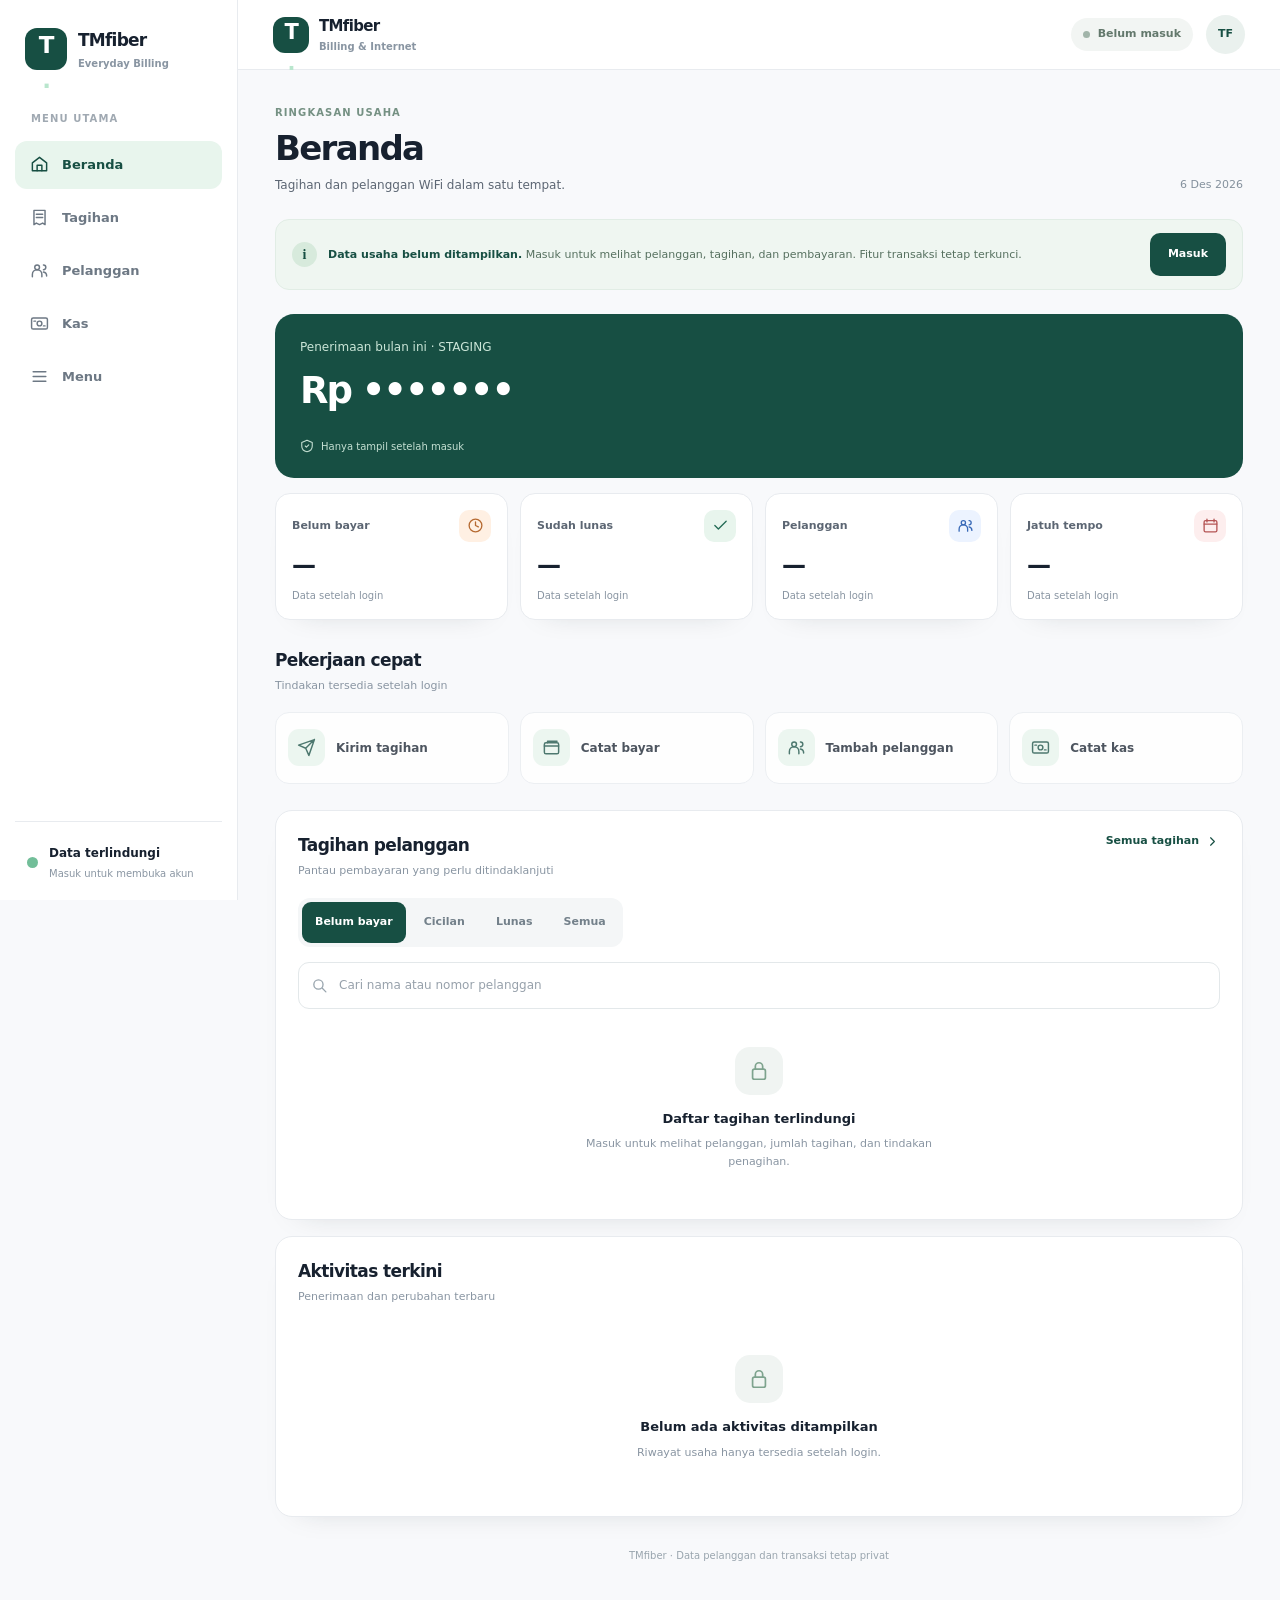
==== commit 3cb7db8a: "feat(staging): wire fail-closed browser OTP and read-only client behind empty endpoint" ====
--- a/index.html
+++ b/index.html
@@ -6,7 +6,7 @@
 <meta name="theme-color" content="#F8F9FB">
 <meta name="description" content="TMfiber — pelanggan, tagihan dan pembayaran WiFi dalam satu tempat.">
 <meta name="referrer" content="strict-origin-when-cross-origin">
-<meta http-equiv="Content-Security-Policy" content="default-src 'self'; script-src 'self'; style-src 'self'; img-src 'self' data:; connect-src 'self'; font-src 'self'; object-src 'none'; base-uri 'self'; form-action 'self'">
+<meta http-equiv="Content-Security-Policy" content="default-src 'self'; script-src 'self'; style-src 'self'; img-src 'self' data:; connect-src 'self' https://script.google.com https://script.googleusercontent.com; font-src 'self'; object-src 'none'; base-uri 'self'; form-action 'self'">
 <title>TMfiber · Everyday Billing</title>
 <link rel="icon" href="./assets/icon.svg" type="image/svg+xml">
 <link rel="manifest" href="./manifest.webmanifest">
@@ -48,8 +48,8 @@
  <div class="dialog-body">
   <p class="eyebrow">AKSES PETUGAS</p>
   <h2 id="loginTitle">Masuk ke TMfiber</h2>
-  <p>Masuk menggunakan WhatsApp terdaftar setelah autentikasi backend selesai diuji.</p>
-  <form method="dialog"><label for="phone">Nomor WhatsApp</label><div class="phone-field"><span>+62</span><input id="phone" type="tel" inputmode="numeric" autocomplete="tel" placeholder="812xxxxxxxx" disabled></div><button class="solid-button" type="button" disabled>Kirim kode OTP</button><small>Login belum diaktifkan. Nomor dan OTP tidak dikirim atau disimpan.</small></form>
+  <p id="loginDescription">Koneksi STAGING belum diaktifkan. Login nyata tetap terkunci.</p>
+  <form id="authForm" method="dialog"><div id="phoneStep"><label for="phone">Nomor WhatsApp</label><div class="phone-field"><span>+62</span><input id="phone" type="tel" inputmode="numeric" autocomplete="tel" placeholder="812xxxxxxxx" disabled></div><button id="otpSend" class="solid-button" type="button" disabled>Kirim kode OTP</button></div><div id="otpStep" hidden><label for="otp">Kode OTP 6 digit</label><div class="phone-field"><input id="otp" type="text" inputmode="numeric" autocomplete="one-time-code" maxlength="6" placeholder="••••••"></div><button id="otpVerify" class="solid-button" type="button">Verifikasi OTP</button><button id="otpBack" class="secondary-button" type="button">Ganti nomor</button></div><button id="logoutButton" class="secondary-button" type="button" hidden>Keluar dari akun</button><p id="authMessage" class="auth-message" role="status" aria-live="polite">Login belum diaktifkan. Tidak ada nomor atau kode OTP yang diproses.</p></form>
  </div>
 </dialog>
 </body>
--- a/styles.css
+++ b/styles.css
@@ -20,3 +20,16 @@
 }
 @media(max-width:375px){.content{padding-inline:12px}.topbar{padding-inline:12px}.connection-label{font-size:0;padding:8px}.status-dot{width:8px;height:8px}.notice{display:grid;grid-template-columns:24px 1fr}.notice p{grid-column:2}.notice button{grid-column:2;justify-self:start}.filter{padding-inline:8px}.quick-action{font-size:9px}}
 @media(prefers-reduced-motion:reduce){html{scroll-behavior:auto}*,*:before,*:after{animation-duration:.01ms!important;transition-duration:.01ms!important}}
+
+/* Read-only STAGING integration: no additional theme, only secure auth and table states. */
+[hidden]{display:none!important}
+.auth-message{font-size:11px;color:#6A8072;line-height:1.55;margin:13px 0 0;text-align:center;overflow-wrap:anywhere}
+.secondary-button{display:block;width:100%;border:1px solid #DCE7DF;background:#F5F9F6;color:#174F43;min-height:44px;border-radius:11px;margin-top:10px;font-weight:700}
+.read-list{display:grid;border-top:1px solid #E8EBEF;margin:12px -22px -8px}
+.read-row{display:flex;justify-content:space-between;align-items:center;gap:12px;padding:14px 22px;border-bottom:1px solid #E8EBEF;min-width:0}
+.read-row:last-child{border:0}
+.read-row>div{min-width:0;flex:1}
+.read-row strong{display:block;color:#17212F;font-size:12px;font-weight:750;overflow-wrap:anywhere}
+.read-row small{display:block;color:#8995A2;font-size:10px;margin-top:4px;overflow-wrap:anywhere}
+.read-meta{text-align:right}
+@media(max-width:760px){.read-list{margin-inline:-17px}.read-row{padding:13px 17px}}
